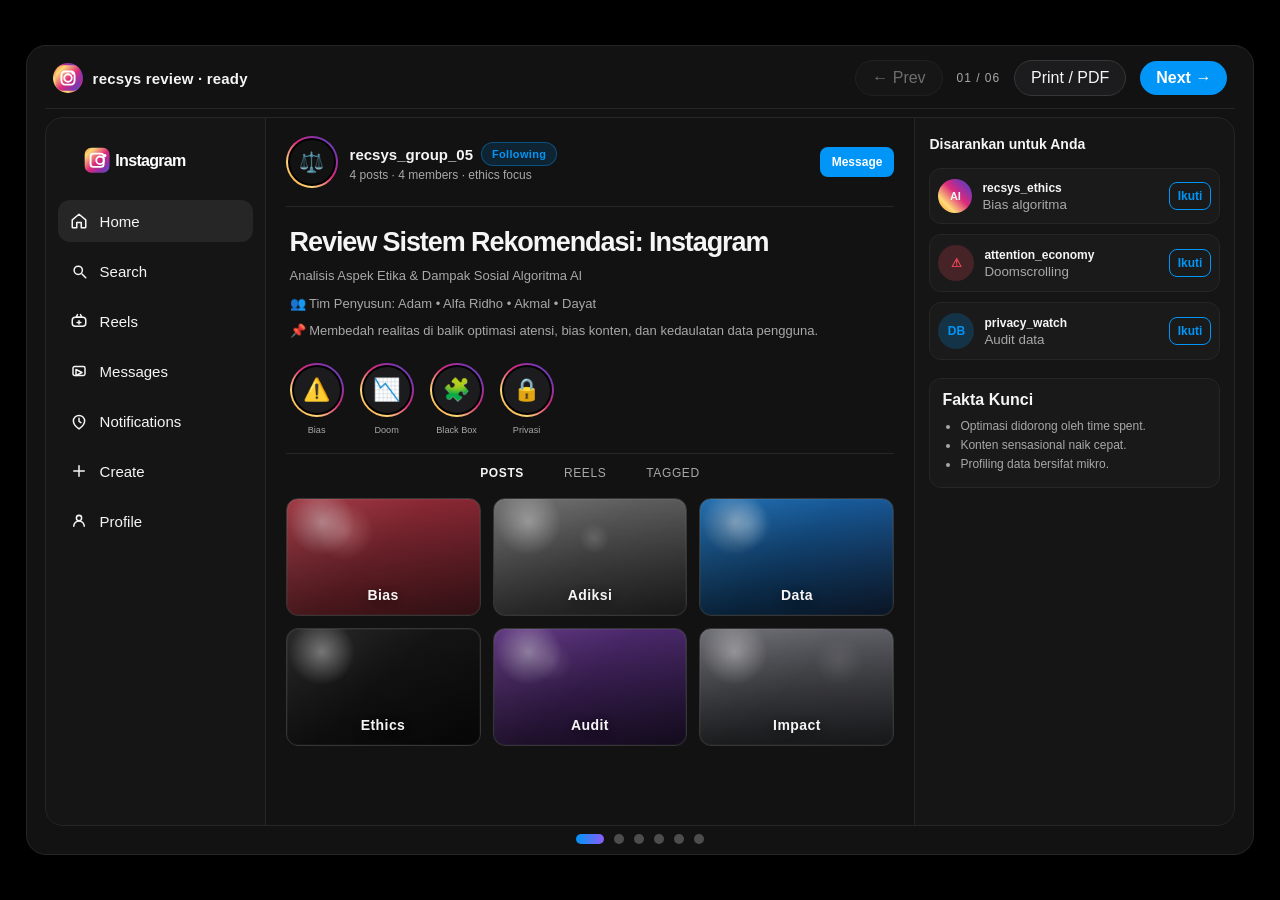
==== index.html @ 0aa4890d "Upload semua file project" ====
<!DOCTYPE html>
<html lang="id">
  <head>
    <meta charset="UTF-8" />
    <meta name="viewport" content="width=device-width, initial-scale=1.0" />
    <title>Recsys Review — Ready Version</title>
    <link rel="preconnect" href="https://fonts.googleapis.com" />
    <link rel="preconnect" href="https://fonts.gstatic.com" crossorigin />
    <link href="https://fonts.googleapis.com/css2?family=Plus+Jakarta+Sans:wght@400;600;700;800&display=swap" rel="stylesheet" />
    <link rel="stylesheet" href="styles.css" />
  </head>
  <body>
    <div class="app-shell">
      <header class="toolbar">
        <div class="brand">
          <span class="brand-mark" aria-label="Instagram-like logo">
            <svg viewBox="0 0 64 64" aria-hidden="true">
              <defs>
                <linearGradient id="igGradient" x1="0%" y1="0%" x2="100%" y2="100%">
                  <stop offset="0%" stop-color="#f58529"/>
                  <stop offset="20%" stop-color="#feda77"/>
                  <stop offset="55%" stop-color="#dd2a7b"/>
                  <stop offset="82%" stop-color="#8134af"/>
                  <stop offset="100%" stop-color="#515bd4"/>
                </linearGradient>
              </defs>
              <rect x="5" y="5" width="54" height="54" rx="16" fill="url(#igGradient)"/>
              <rect x="18" y="18" width="28" height="28" rx="8" fill="none" stroke="white" stroke-width="4"/>
              <circle cx="32" cy="32" r="8" fill="none" stroke="white" stroke-width="4"/>
              <circle cx="42.5" cy="21.5" r="3.5" fill="white"/>
            </svg>
          </span>
          <span>recsys review · ready</span>
        </div>
        <div class="toolbar-controls">
          <button id="prevBtn" class="nav-btn" type="button">← Prev</button>
          <span id="slideCounter" class="slide-counter">01 / 06</span>
          <button id="printBtn" class="nav-btn" type="button">Print / PDF</button>
          <button id="nextBtn" class="nav-btn primary" type="button">Next →</button>
        </div>
      </header>

      <main class="slides" aria-live="polite">
        <section class="slide active">
          <div class="insta-app">
            <aside class="sidebar">
              <div class="nav-logo" aria-label="Instagram logo">
                <svg viewBox="0 0 180 52" aria-hidden="true">
                  <defs>
                    <linearGradient id="instaWordGradient" x1="0%" y1="0%" x2="100%" y2="100%">
                      <stop offset="0%" stop-color="#f58529"/>
                      <stop offset="18%" stop-color="#feda77"/>
                      <stop offset="52%" stop-color="#dd2a7b"/>
                      <stop offset="82%" stop-color="#8134af"/>
                      <stop offset="100%" stop-color="#515bd4"/>
                    </linearGradient>
                  </defs>
                  <rect x="2" y="8" width="34" height="34" rx="9" fill="url(#instaWordGradient)"/>
                  <rect x="10" y="16" width="18" height="18" rx="4" fill="none" stroke="white" stroke-width="2.5"/>
                  <circle cx="23" cy="25" r="5.2" fill="none" stroke="white" stroke-width="2.5"/>
                  <circle cx="29.5" cy="18.5" r="2.2" fill="white"/>
                  <text x="44" y="33" style="font-size: 22px; font-weight: 700; font-family: -apple-system, BlinkMacSystemFont, 'Segoe UI', sans-serif; fill: white; letter-spacing: -1px;">Instagram</text>
                </svg>
              </div>
              <nav class="side-nav">
                <div class="nav-item active">
                  <svg class="ig-icon" viewBox="0 0 24 24" aria-hidden="true"><path d="M3 10.5 12 3l9 7.5V20a1 1 0 0 1-1 1h-5v-7H9v7H4a1 1 0 0 1-1-1v-9.5Z"/></svg>
                  Home
                </div>
                <div class="nav-item">
                  <svg class="ig-icon" viewBox="0 0 24 24" aria-hidden="true"><circle cx="11" cy="11" r="5.5"/><path d="M16 16l5 5"/></svg>
                  Search
                </div>
                <div class="nav-item">
                  <svg class="ig-icon" viewBox="0 0 24 24" aria-hidden="true"><rect x="3" y="7" width="18" height="12" rx="4"/><path d="M10 3.5 8 7h8l-2-3.5"/><path d="M12 11.5v4.5M9.5 14h5"/></svg>
                  Reels
                </div>
                <div class="nav-item">
                  <svg class="ig-icon" viewBox="0 0 24 24" aria-hidden="true"><path d="M4 8.2A2.2 2.2 0 0 1 6.2 6h11.6A2.2 2.2 0 0 1 20 8.2v7.6A2.2 2.2 0 0 1 17.8 18H6.2A2.2 2.2 0 0 1 4 15.8V8.2Z"/><path d="m8 10 8 4-8 4V10Z"/></svg>
                  Messages
                </div>
                <div class="nav-item">
                  <svg class="ig-icon" viewBox="0 0 24 24" aria-hidden="true"><path d="M12 4.5a7.5 7.5 0 0 1 7.5 7.5c0 4.4-3.4 7.7-7.5 10.5-4.1-2.8-7.5-6.1-7.5-10.5A7.5 7.5 0 0 1 12 4.5Z"/><path d="M12 8.2v4.2l2.6 1.8"/></svg>
                  Notifications
                </div>
                <div class="nav-item">
                  <svg class="ig-icon" viewBox="0 0 24 24" aria-hidden="true"><path d="M12 5v14M5 12h14"/></svg>
                  Create
                </div>
                <div class="nav-item">
                  <svg class="ig-icon" viewBox="0 0 24 24" aria-hidden="true"><circle cx="12" cy="8" r="3.5"/><path d="M5 19a7 7 0 0 1 14 0"/></svg>
                  Profile
                </div>
              </nav>
            </aside>

            <main class="main-content">
              <header class="content-header">
                <div class="user-meta">
                  <div class="profile-avatar ring"><div class="avatar-inner">⚖️</div></div>
                  <div>
                    <div class="username-row">
                      <strong>recsys_group_05</strong>
                      <span class="status-pill">Following</span>
                    </div>
                    <div class="meta">4 posts · 4 members · ethics focus</div>
                  </div>
                </div>
                <button class="header-btn">Message</button>
              </header>

              <div class="hero-profile">
                <div class="profile-bio">
                  <h1>Review Sistem Rekomendasi: Instagram</h1>
                  <p>Analisis Aspek Etika &amp; Dampak Sosial Algoritma AI</p>
                  <p>👥 Tim Penyusun: Adam • Alfa Ridho • Akmal • Dayat</p>
                  <p>📌 Membedah realitas di balik optimasi atensi, bias konten, dan kedaulatan data pengguna.</p>
                </div>
              </div>

              <div class="story-row">
                <div class="story-item"><span class="story-ring"><span class="story-inner">⚠️</span></span><small>Bias</small></div>
                <div class="story-item"><span class="story-ring"><span class="story-inner">📉</span></span><small>Doom</small></div>
                <div class="story-item"><span class="story-ring"><span class="story-inner">🧩</span></span><small>Black Box</small></div>
                <div class="story-item"><span class="story-ring"><span class="story-inner">🔒</span></span><small>Privasi</small></div>
              </div>

              <div class="feed-tabs">
                <span class="tab active">Posts</span>
                <span class="tab">Reels</span>
                <span class="tab">Tagged</span>
              </div>

              <div class="gallery-grid">
                <div class="gallery-card red-card"><span>Bias</span></div>
                <div class="gallery-card gray-card"><span>Adiksi</span></div>
                <div class="gallery-card blue-card"><span>Data</span></div>
                <div class="gallery-card dark-card"><span>Ethics</span></div>
                <div class="gallery-card purple-card"><span>Audit</span></div>
                <div class="gallery-card subtle-card"><span>Impact</span></div>
              </div>
            </main>

            <aside class="right-panel">
              <div class="panel-header">Disarankan untuk Anda</div>
              <div class="suggestion-item">
                <div class="mini-avatar gradient">AI</div>
                <div class="suggestion-text"><strong>recsys_ethics</strong><small>Bias algoritma</small></div>
                <button class="follow-btn">Ikuti</button>
              </div>
              <div class="suggestion-item">
                <div class="mini-avatar red">⚠</div>
                <div class="suggestion-text"><strong>attention_economy</strong><small>Doomscrolling</small></div>
                <button class="follow-btn">Ikuti</button>
              </div>
              <div class="suggestion-item">
                <div class="mini-avatar blue">DB</div>
                <div class="suggestion-text"><strong>privacy_watch</strong><small>Audit data</small></div>
                <button class="follow-btn">Ikuti</button>
              </div>

              <div class="facts-box">
                <div class="facts-title">Fakta Kunci</div>
                <ul>
                  <li>Optimasi didorong oleh time spent.</li>
                  <li>Konten sensasional naik cepat.</li>
                  <li>Profiling data bersifat mikro.</li>
                </ul>
              </div>
            </aside>
          </div>
        </section>

        <section class="slide">
          <div class="insta-app">
            <aside class="sidebar">
              <div class="nav-logo">Instagram</div>
              <nav class="side-nav">
                <div class="nav-item active"><svg class="ig-icon" viewBox="0 0 24 24" aria-hidden="true"><path d="M3 10.5 12 3l9 7.5V20a1 1 0 0 1-1 1h-5v-7H9v7H4a1 1 0 0 1-1-1v-9.5Z"/></svg> Feed</div>
                <div class="nav-item"><svg class="ig-icon" viewBox="0 0 24 24" aria-hidden="true"><circle cx="12" cy="8" r="3.5"/><path d="M5 19a7 7 0 0 1 14 0"/></svg> Profile</div>
                <div class="nav-item"><svg class="ig-icon" viewBox="0 0 24 24" aria-hidden="true"><rect x="3" y="7" width="18" height="12" rx="4"/><path d="M10 3.5 8 7h8l-2-3.5"/><path d="M12 11.5v4.5M9.5 14h5"/></svg> Reels</div>
                <div class="nav-item"><svg class="ig-icon" viewBox="0 0 24 24" aria-hidden="true"><path d="M4 8.2A2.2 2.2 0 0 1 6.2 6h11.6A2.2 2.2 0 0 1 20 8.2v7.6A2.2 2.2 0 0 1 17.8 18H6.2A2.2 2.2 0 0 1 4 15.8V8.2Z"/><path d="m8 10 8 4-8 4V10Z"/></svg> Inbox</div>
              </nav>
            </aside>

            <main class="main-content feed-main">
              <div class="post-header">
                <div class="user-meta small-user">
                  <div class="mini-avatar gradient">IG</div>
                  <div>
                    <strong>recsys_ethics</strong>
                    <div class="meta">Disarankan untuk Anda</div>
                  </div>
                </div>
                <span class="dots">•••</span>
              </div>

              <div class="bias-layout">
                <div class="post-card red-strong">
                  <span class="badge danger">DIPRIORITASKAN SISTEM</span>
                  <h3>Konten Sensasional &amp; Komersial</h3>
                  <p>• Memancing amarah &amp; debat komentar sengit.</p>
                  <p>• Konten ramah pengiklan demi ruang sponsor.</p>
                </div>

                <div class="post-card muted-card">
                  <span class="badge neutral">DITEKAN / SHADOWBAN</span>
                  <h3>Konten Edukasi &amp; Independen</h3>
                  <p>• Minim interaksi emosional instan.</p>
                  <p>• Bias visual memperkuat estetika dominan.</p>
                </div>
              </div>

              <div class="engagement-row">
                <span class="engage-item"><svg class="action-icon" viewBox="0 0 24 24" aria-hidden="true"><path d="M12 21s-7.2-4.5-9.2-8.7A5.2 5.2 0 0 1 12 4.7a5.2 5.2 0 0 1 9.2 7.6C19.2 16.5 12 21 12 21Z"/></svg> 98.4K</span>
                <span class="engage-item"><svg class="action-icon" viewBox="0 0 24 24" aria-hidden="true"><path d="M20 15a3 3 0 0 1-3 3H8l-5 3V6a3 3 0 0 1 3-3h11a3 3 0 0 1 3 3v9Z"/></svg> 3.1K</span>
                <span class="engage-item"><svg class="action-icon" viewBox="0 0 24 24" aria-hidden="true"><path d="M3 12.5 15 4l1.5 4.5L21 10l-12 8.5L8.2 15 3 12.5Z"/></svg></span>
                <span class="engage-item right"><svg class="action-icon" viewBox="0 0 24 24" aria-hidden="true"><path d="M7 4h10a2 2 0 0 1 2 2v12l-4-4H7a2 2 0 0 1-2-2V6a2 2 0 0 1 2-2Z"/></svg></span>
              </div>

              <div class="caption">
                <strong>recsys_ethics</strong> Algoritma tidak memiliki kompas moral; optimasi murni bertumpu pada waktu keterlibatan layar dan potensi laba iklan.
              </div>
            </main>

            <aside class="right-panel">
              <div class="panel-header">Fakta Teknis</div>
              <div class="fact-block red-block">
                <strong>Bias Interaksi</strong>
                <p>Konten provokatif mendapat skor engagement paling tinggi.</p>
              </div>
              <div class="fact-block">
                <strong>Bias Komersial</strong>
                <p>Produk konsumtif lebih aman untuk sponsor dan iklan.</p>
              </div>
              <div class="fact-block">
                <strong>Bias Visual</strong>
                <p>Gaya estetika tertentu lebih sering ditampilkan.</p>
              </div>
            </aside>
          </div>
        </section>

        <section class="slide">
          <div class="insta-app">
            <aside class="sidebar">
              <div class="nav-logo">Instagram</div>
              <nav class="side-nav">
                <div class="nav-item"><svg class="ig-icon" viewBox="0 0 24 24" aria-hidden="true"><path d="M3 10.5 12 3l9 7.5V20a1 1 0 0 1-1 1h-5v-7H9v7H4a1 1 0 0 1-1-1v-9.5Z"/></svg> Feed</div>
                <div class="nav-item"><svg class="ig-icon" viewBox="0 0 24 24" aria-hidden="true"><circle cx="12" cy="8" r="3.5"/><path d="M5 19a7 7 0 0 1 14 0"/></svg> Story</div>
                <div class="nav-item active"><svg class="ig-icon" viewBox="0 0 24 24" aria-hidden="true"><rect x="3" y="7" width="18" height="12" rx="4"/><path d="M10 3.5 8 7h8l-2-3.5"/><path d="M12 11.5v4.5M9.5 14h5"/></svg> Reels</div>
                <div class="nav-item"><svg class="ig-icon" viewBox="0 0 24 24" aria-hidden="true"><circle cx="12" cy="12" r="8"/><path d="M12 8.5v7M8.5 12h7"/></svg> Settings</div>
              </nav>
            </aside>

            <main class="main-content story-main">
              <div class="story-viewer">
                <div class="story-progress"><span class="progress active"></span><span class="progress active"></span><span class="progress"></span><span class="progress"></span></div>
                <div class="story-head">
                  <div class="user-meta small-user">
                    <div class="mini-avatar red">⚠</div>
                    <div>
                      <strong>attention_economy</strong>
                      <div class="meta">32m</div>
                    </div>
                  </div>
                  <span class="dots">✕</span>
                </div>
                <div class="story-banner">RISIKO ADIKSI: “Mengunci Pengguna Agar Terus Scroll”</div>
                <div class="story-cards">
                  <div class="story-card">
                    <span>🎰</span>
                    <div><strong>Variable Rewards</strong><small>Rasa penasaran dopaminergik tak terduga.</small></div>
                  </div>
                  <div class="story-card">
                    <span>♾️</span>
                    <div><strong>Infinite Scroll</strong><small>Tanpa stopping cue, waktu berlalu tanpa sadar.</small></div>
                  </div>
                  <div class="story-card">
                    <span>🧠</span>
                    <div><strong>Attention Drift</strong><small>Rentang perhatian terpotong, stres meningkat.</small></div>
                  </div>
                </div>
              </div>
            </main>

            <aside class="right-panel">
              <div class="panel-header">Story Lainnya</div>
              <div class="mini-story">
                <div class="mini-gradient">🧠</div>
                <div><strong>attention loop</strong><small>ketergantungan</small></div>
              </div>
              <div class="mini-story">
                <div class="mini-gradient blue">📈</div>
                <div><strong>engagement flow</strong><small>retensi</small></div>
              </div>
              <div class="mini-story">
                <div class="mini-gradient soft">🔒</div>
                <div><strong>data trace</strong><small>mekanisme</small></div>
              </div>
            </aside>
          </div>
        </section>

        <section class="slide">
          <div class="insta-app">
            <aside class="sidebar">
              <div class="nav-logo">Instagram</div>
              <nav class="side-nav">
                <div class="nav-item"><svg class="ig-icon" viewBox="0 0 24 24" aria-hidden="true"><path d="M3 10.5 12 3l9 7.5V20a1 1 0 0 1-1 1h-5v-7H9v7H4a1 1 0 0 1-1-1v-9.5Z"/></svg> Home</div>
                <div class="nav-item"><svg class="ig-icon" viewBox="0 0 24 24" aria-hidden="true"><circle cx="11" cy="11" r="5.5"/><path d="M16 16l5 5"/></svg> Explore</div>
                <div class="nav-item active"><svg class="ig-icon" viewBox="0 0 24 24" aria-hidden="true"><path d="M12 4v16M4 12h16"/></svg> Why this</div>
                <div class="nav-item"><svg class="ig-icon" viewBox="0 0 24 24" aria-hidden="true"><circle cx="12" cy="12" r="8"/><path d="M12 8.5v7M8.5 12h7"/></svg> Privacy</div>
              </nav>
            </aside>

            <main class="main-content modal-main">
              <div class="modal-card">
                <h2>Mengapa Anda melihat postingan ini?</h2>
                <div class="modal-claim">💬 <strong>Klaim Resmi Aplikasi:</strong> "Aktivitas Anda menunjukkan Anda mungkin menyukai postingan dari kreator sejenis berdasarkan riwayat tontonan."</div>
                <div class="modal-warning">
                  <strong>Fakta Teknis: Masalah Kotak Hitam</strong>
                  <p>• Penjelasan yang disajikan bersifat superfisial dan tidak membuka bobot matematis model.</p>
                  <p>• Platform menggunakan deep learning dengan parameter yang tak terbuka untuk audit independen.</p>
                </div>
                <div class="modal-actions">
                  <button class="primary-btn">Pahami Risiko Sistem</button>
                  <button class="ghost-btn">Tutup</button>
                </div>
              </div>
            </main>

            <aside class="right-panel">
              <div class="panel-header">Detail Sistem</div>
              <div class="fact-block red-block">
                <strong>Black box</strong>
                <p>Model multi-stage retrieval tidak bisa diaudit publik.</p>
              </div>
              <div class="fact-block">
                <strong>Akuntabilitas</strong>
                <p>Platform menutup akses terhadap parameter dan keputusan otomatis.</p>
              </div>
            </aside>
          </div>
        </section>

        <section class="slide">
          <div class="insta-app settings-app">
            <aside class="sidebar">
              <div class="nav-logo">Instagram</div>
              <nav class="side-nav">
                <div class="nav-item"><svg class="ig-icon" viewBox="0 0 24 24" aria-hidden="true"><rect x="4" y="12" width="16" height="8" rx="3"/><path d="M8 8V7a4 4 0 0 1 8 0v1"/><path d="M12 16v2"/></svg> Privacy</div>
                <div class="nav-item active"><svg class="ig-icon" viewBox="0 0 24 24" aria-hidden="true"><path d="M12 3 4.5 7v5c0 4.9 3.1 9.1 7.5 11 4.4-1.9 7.5-6.1 7.5-11V7L12 3Z"/><path d="m9.5 12 1.8 1.8 3.2-3.8"/></svg> Data Audit</div>
                <div class="nav-item"><svg class="ig-icon" viewBox="0 0 24 24" aria-hidden="true"><path d="M5 18V8M12 18V5M19 18v-9"/></svg> Insights</div>
                <div class="nav-item"><svg class="ig-icon" viewBox="0 0 24 24" aria-hidden="true"><circle cx="12" cy="12" r="8"/><path d="M12 8.5v7M8.5 12h7"/></svg> More</div>
              </nav>
            </aside>

            <main class="main-content settings-main">
              <div class="settings-head">
                <div class="setting-title">Privasi &amp; Pengawasan Perilaku</div>
                <span class="badge info">Data Audit</span>
              </div>

              <div class="settings-list">
                <div class="setting-row">
                  <div><strong>Eksploitasi Dwell Time Mikro</strong><small>Merekam milidetik jeda tatap layar tanpa persetujuan eksplisit.</small></div>
                  <span class="dot blue">●</span>
                </div>
                <div class="setting-row">
                  <div><strong>Pelacakan Lintas Platform</strong><small>Meta Pixel mengumpulkan riwayat web dan e-commerce di luar aplikasi.</small></div>
                  <span class="dot blue">●</span>
                </div>
                <div class="setting-row">
                  <div><strong>Illusion of Control</strong><small>Opsi “Not Interested” tetap dipaksakan oleh profil terpersonalisasi.</small></div>
                  <span class="dot red">●</span>
                </div>
              </div>
            </main>

            <aside class="right-panel">
              <div class="panel-header">Kesimpulan</div>
              <div class="facts-box summary-box">
                <p>Pengguna bukan sekadar audiens konten, melainkan sumber komodifikasi data atensi.</p>
              </div>
              <div class="fact-block">
                <strong>Standar etis</strong>
                <p>Transparansi, pilihan eksplisit, dan audit independen perlu diwajibkan.</p>
              </div>
            </aside>
          </div>
        </section>

        <section class="slide">
          <div class="insta-app qna-app">
            <aside class="sidebar">
              <div class="nav-logo">Instagram</div>
              <nav class="side-nav">
                <div class="nav-item"><svg class="ig-icon" viewBox="0 0 24 24" aria-hidden="true"><path d="M3 10.5 12 3l9 7.5V20a1 1 0 0 1-1 1h-5v-7H9v7H4a1 1 0 0 1-1-1v-9.5Z"/></svg> Home</div>
                <div class="nav-item"><svg class="ig-icon" viewBox="0 0 24 24" aria-hidden="true"><path d="M4 8.2A2.2 2.2 0 0 1 6.2 6h11.6A2.2 2.2 0 0 1 20 8.2v7.6A2.2 2.2 0 0 1 17.8 18H6.2A2.2 2.2 0 0 1 4 15.8V8.2Z"/><path d="m8 10 8 4-8 4V10Z"/></svg> Q&amp;A</div>
                <div class="nav-item"><svg class="ig-icon" viewBox="0 0 24 24" aria-hidden="true"><path d="M19 12v5a2 2 0 0 1-2 2H9l-4 3V5a2 2 0 0 1 2-2h11a2 2 0 0 1 2 2v7Z"/></svg> Discussion</div>
                <div class="nav-item"><svg class="ig-icon" viewBox="0 0 24 24" aria-hidden="true"><path d="M12 21s-7-4.5-7-10a4 4 0 0 1 7-2.6A4 4 0 0 1 19 11c0 5.5-7 10-7 10Z"/></svg> Support</div>
              </nav>
            </aside>

            <main class="main-content qa-main">
              <div class="qa-card">
                <div class="qa-icon">❓</div>
                <h3>Ada Pertanyaan untuk Kelompok Kami?</h3>
                <p>Ketik tanggapan Anda mengenai etika sistem rekomendasi Instagram</p>
                <div class="qa-box">Kirim pesan ke Adam, Alfa Ridho, Akmal, Dayat...</div>
              </div>
            </main>

            <aside class="right-panel">
              <div class="panel-header">Terima kasih</div>
              <div class="facts-box summary-box">
                <p>Sesi diskusi &amp; tanya jawab dibuka.</p>
              </div>
              <div class="fact-block">
                <strong>Inti pesan</strong>
                <p>Algoritma harus menjadi cermin kebutuhan manusia, bukan mesin yang membelenggu perhatian.</p>
              </div>
            </aside>
          </div>
        </section>
      </main>

      <nav class="slide-nav" aria-label="Navigasi slide"></nav>
    </div>

    <script src="script.js"></script>
  </body>
</html>
---- styles.css ----
:root {
  --bg: #000000;
  --surface-1: #121212;
  --surface-2: #1c1c1e;
  --surface-3: #262626;
  --separator: #262626;
  --border: #363636;
  --text: #f5f5f5;
  --text-2: #a8a8a8;
  --text-3: #737373;
  --blue: #0095f6;
  --blue-hover: #1877f2;
  --red: #ed4956;
  --like: #ff3040;
  --green: #00c853;
  --ig-gradient: linear-gradient(45deg, #f58529, #feda77 25%, #dd2a7b 55%, #8134af 80%, #515bd4);
  --r-sm: 8px;
  --r-md: 12px;
  --r-lg: 16px;
  --r-xl: 24px;
  --r-full: 999px;
  --shadow-modal: 0 16px 48px rgba(0, 0, 0, 0.85);
}

* {
  box-sizing: border-box;
}

html, body {
  margin: 0;
  min-height: 100%;
  background: #000;
  color: var(--text);
  font-family: -apple-system, BlinkMacSystemFont, "Segoe UI", Roboto, Helvetica, Arial, sans-serif;
}

body {
  min-height: 100vh;
  display: flex;
  align-items: center;
  justify-content: center;
  overflow: hidden;
}

button {
  font: inherit;
}

.app-shell {
  width: min(1440px, 96vw);
  height: min(860px, 90vh);
  border-radius: 20px;
  background: var(--surface-1);
  border: 1px solid var(--separator);
  box-shadow: 0 20px 60px rgba(0, 0, 0, 0.55);
  padding: 14px 18px 8px;
  display: flex;
  flex-direction: column;
}

.toolbar {
  display: flex;
  justify-content: space-between;
  align-items: center;
  padding: 0 8px 12px;
  border-bottom: 1px solid var(--separator);
}

.brand {
  display: inline-flex;
  align-items: center;
  gap: 10px;
  font-size: 15px;
  font-weight: 700;
  letter-spacing: 0.2px;
  text-transform: lowercase;
}

.brand-mark {
  width: 30px;
  height: 30px;
  border-radius: 50%;
  display: inline-flex;
  align-items: center;
  justify-content: center;
  background: var(--ig-gradient);
}

.toolbar-controls {
  display: flex;
  align-items: center;
  gap: 14px;
}

.nav-btn {
  border: 1px solid var(--border);
  background: var(--surface-2);
  color: var(--text);
  border-radius: var(--r-full);
  padding: 8px 16px;
  cursor: pointer;
  transition: 0.15s ease;
}

.nav-btn:hover:not(:disabled) {
  background: var(--surface-3);
}

.nav-btn:disabled {
  opacity: 0.4;
  cursor: not-allowed;
}

.nav-btn.primary {
  background: var(--blue);
  border: none;
  color: white;
  font-weight: 600;
}

.slide-counter {
  color: var(--text-2);
  font-size: 12px;
  letter-spacing: 0.08em;
  text-transform: uppercase;
}

.slides {
  position: relative;
  flex: 1;
  margin-top: 8px;
}

.slide {
  position: absolute;
  inset: 0;
  display: none;
  align-items: center;
  justify-content: center;
  animation: fadeSlide 0.25s ease-out;
}

.slide.active {
  display: flex;
}

@keyframes fadeSlide {
  from {
    opacity: 0;
    transform: translateY(6px);
  }
  to {
    opacity: 1;
    transform: translateY(0);
  }
}

.insta-app {
  display: grid;
  grid-template-columns: 220px minmax(0, 1fr) 320px;
  width: 100%;
  height: 100%;
  background: var(--surface-1);
  border-radius: 18px;
  overflow: hidden;
  border: 1px solid var(--separator);
}

.sidebar,
.right-panel {
  background: rgba(255, 255, 255, 0.01);
}

.sidebar {
  border-right: 1px solid var(--separator);
  padding: 18px 12px;
}

.nav-logo {
  margin: 4px 6px 18px;
  height: 42px;
  display: flex;
  align-items: center;
}

.nav-logo svg {
  width: 170px;
  height: 38px;
  display: block;
}

.ig-icon {
  width: 18px;
  height: 18px;
  stroke: currentColor;
  fill: none;
  stroke-width: 2;
  stroke-linecap: round;
  stroke-linejoin: round;
  flex-shrink: 0;
}

.action-icon {
  width: 18px;
  height: 18px;
  stroke: currentColor;
  fill: none;
  stroke-width: 1.9;
  stroke-linecap: round;
  stroke-linejoin: round;
  vertical-align: middle;
}

.side-nav {
  display: flex;
  flex-direction: column;
  gap: 8px;
}

.nav-item {
  display: flex;
  align-items: center;
  gap: 12px;
  height: 42px;
  padding: 0 12px;
  border-radius: 12px;
  color: var(--text);
  font-size: 15px;
  transition: 0.18s ease;
}

.nav-item span {
  width: 18px;
  text-align: center;
}

.nav-item.active,
.nav-item:hover {
  background: var(--surface-3);
}

.main-content {
  padding: 18px 20px 10px;
  overflow: hidden;
}

.content-header,
.post-header,
.settings-head,
.story-head {
  display: flex;
  justify-content: space-between;
  align-items: center;
}

.content-header {
  padding-bottom: 18px;
  border-bottom: 1px solid var(--separator);
}

.user-meta {
  display: flex;
  align-items: center;
  gap: 12px;
}

.profile-avatar {
  width: 52px;
  height: 52px;
  display: flex;
  align-items: center;
  justify-content: center;
}

.ring {
  padding: 2px;
  border-radius: 50%;
  background: var(--ig-gradient);
}

.avatar-inner {
  width: 100%;
  height: 100%;
  border-radius: 50%;
  background: #121212;
  display: flex;
  align-items: center;
  justify-content: center;
  font-size: 20px;
  border: 2px solid var(--bg);
}

.username-row {
  display: flex;
  align-items: center;
  gap: 8px;
  font-size: 15px;
}

.status-pill,
.badge,
.badge.info {
  display: inline-flex;
  align-items: center;
  justify-content: center;
  border-radius: 999px;
  font-size: 11px;
  font-weight: 700;
  letter-spacing: 0.03em;
}

.status-pill {
  background: rgba(0, 149, 246, 0.14);
  color: var(--blue);
  border: 1px solid rgba(0, 149, 246, 0.4);
  padding: 5px 10px;
}

.meta {
  color: var(--text-2);
  font-size: 12px;
  margin-top: 2px;
}

.header-btn,
.primary-btn,
.follow-btn {
  border: none;
  background: var(--blue);
  color: white;
  padding: 8px 12px;
  border-radius: 8px;
  font-size: 12px;
  font-weight: 600;
  cursor: pointer;
}

.hero-profile {
  margin-top: 20px;
  padding: 0 4px;
}

.profile-bio h1 {
  margin: 0;
  font-size: 27px;
  line-height: 1.15;
  letter-spacing: -0.04em;
}

.profile-bio p {
  margin: 8px 0 0;
  color: var(--text-2);
  font-size: 13px;
  line-height: 1.5;
}

.story-row {
  display: flex;
  gap: 16px;
  margin-top: 22px;
  padding: 0 4px;
}

.story-item {
  display: flex;
  flex-direction: column;
  align-items: center;
  gap: 8px;
  font-size: 11px;
  color: var(--text-2);
}

.story-ring {
  width: 54px;
  height: 54px;
  display: inline-flex;
  align-items: center;
  justify-content: center;
  padding: 2px;
  border-radius: 50%;
  background: var(--ig-gradient);
}

.story-inner {
  width: 100%;
  height: 100%;
  display: flex;
  align-items: center;
  justify-content: center;
  border-radius: 50%;
  background: var(--surface-2);
  border: 2px solid var(--bg);
  font-size: 22px;
}

.feed-tabs {
  display: flex;
  justify-content: center;
  gap: 40px;
  margin-top: 18px;
  padding-top: 12px;
  border-top: 1px solid var(--separator);
  color: var(--text-2);
  font-size: 12px;
  letter-spacing: 0.05em;
  text-transform: uppercase;
}

.tab.active {
  color: var(--text);
  font-weight: 700;
}

.gallery-grid {
  display: grid;
  grid-template-columns: repeat(3, minmax(0, 1fr));
  gap: 12px;
  margin-top: 18px;
}

.gallery-card {
  position: relative;
  overflow: hidden;
  height: 118px;
  border-radius: 12px;
  border: 1px solid var(--border);
  display: flex;
  align-items: end;
  justify-content: center;
  padding-bottom: 12px;
  font-weight: 700;
  font-size: 14px;
  letter-spacing: 0.03em;
  box-shadow: inset 0 0 0 1px rgba(255,255,255,0.05);
  background-size: cover;
  background-position: center;
}

.gallery-card::before {
  content: "";
  position: absolute;
  inset: 0;
  background:
    linear-gradient(180deg, rgba(0,0,0,0.08), rgba(0,0,0,0.36)),
    radial-gradient(circle at 18% 20%, rgba(255,255,255,0.45), transparent 18%),
    linear-gradient(135deg, rgba(255,255,255,0.08), transparent 48%);
}

.gallery-card span {
  position: relative;
  z-index: 1;
  text-shadow: 0 2px 10px rgba(0,0,0,0.45);
}

.red-card {
  background-image:
    linear-gradient(135deg, rgba(237,73,86,0.45), rgba(237,73,86,0.14)),
    radial-gradient(circle at 30% 28%, rgba(255,220,220,0.4), transparent 18%),
    linear-gradient(180deg, #6f1f2c, #2f1014);
}
.gray-card {
  background-image:
    linear-gradient(135deg, rgba(160,160,160,0.35), rgba(60,60,60,0.18)),
    radial-gradient(circle at 52% 34%, rgba(255,255,255,0.24), transparent 12%),
    linear-gradient(180deg, #5c5c5c, #202020);
}
.blue-card {
  background-image:
    linear-gradient(135deg, rgba(0,149,246,0.3), rgba(30,50,85,0.18)),
    radial-gradient(circle at 25% 22%, rgba(199,227,255,0.35), transparent 14%),
    linear-gradient(180deg, #1e5da0, #0d1d33);
}
.dark-card {
  background-image:
    linear-gradient(135deg, rgba(30,30,30,0.9), rgba(13,13,13,0.5)),
    radial-gradient(circle at 28% 20%, rgba(255,255,255,0.1), transparent 18%),
    linear-gradient(180deg, #111111, #050505);
}
.purple-card {
  background-image:
    linear-gradient(135deg, rgba(129,52,175,0.34), rgba(40,15,65,0.2)),
    radial-gradient(circle at 30% 28%, rgba(255,255,255,0.18), transparent 13%),
    linear-gradient(180deg, #4c2e6e, #1b1227);
}
.subtle-card {
  background-image:
    linear-gradient(135deg, rgba(255,255,255,0.08), rgba(76,76,76,0.15)),
    radial-gradient(circle at 72% 28%, rgba(255,255,255,0.12), transparent 15%),
    linear-gradient(180deg, #63636c, #1b1d20);
}

.right-panel {
  border-left: 1px solid var(--separator);
  padding: 18px 14px 14px;
}

.panel-header {
  font-size: 14px;
  font-weight: 700;
  margin-bottom: 16px;
  color: var(--text);
}

.suggestion-item,
.mini-story,
.fact-block,
.setting-row {
  border: 1px solid var(--separator);
  background: rgba(255,255,255,0.02);
  border-radius: 12px;
}

.suggestion-item {
  display: flex;
  align-items: center;
  gap: 10px;
  padding: 10px 8px;
  margin-bottom: 10px;
}

.mini-avatar {
  width: 36px;
  height: 36px;
  border-radius: 50%;
  display: inline-flex;
  align-items: center;
  justify-content: center;
  font-size: 12px;
  font-weight: 700;
}

.gradient { background: var(--ig-gradient); }
.red { background: rgba(237,73,86,0.2); color: var(--red); }
.blue { background: rgba(0,149,246,0.2); color: var(--blue); }

.suggestion-text {
  flex: 1;
  display: flex;
  flex-direction: column;
  gap: 2px;
}

.suggestion-text strong {
  font-size: 12px;
}

.suggestion-text small {
  color: var(--text-2);
}

.follow-btn {
  background: transparent;
  border: 1px solid var(--blue);
  color: var(--blue);
  padding: 6px 8px;
}

.facts-box {
  margin-top: 18px;
  border: 1px solid var(--separator);
  background: rgba(255,255,255,0.015);
  border-radius: 12px;
  padding: 12px;
}

.facts-title {
  font-weight: 700;
  margin-bottom: 8px;
}

.facts-box ul {
  margin: 0;
  padding-left: 18px;
  color: var(--text-2);
  font-size: 12px;
  line-height: 1.6;
}

.feed-main,
.story-main,
.settings-main,
.qa-main,
.modal-main {
  display: flex;
  flex-direction: column;
  justify-content: center;
}

.post-header {
  margin-bottom: 16px;
}

.small-user {
  gap: 10px;
}

.mini-avatar.gradient {
  width: 34px;
  height: 34px;
  font-size: 11px;
}

.dots {
  color: var(--text-2);
  font-size: 22px;
}

.bias-layout {
  display: grid;
  grid-template-columns: 1fr 1fr;
  gap: 16px;
  margin-bottom: 18px;
}

.post-card {
  background: var(--surface-2);
  border: 1px solid var(--separator);
  border-radius: 14px;
  padding: 16px;
  min-height: 220px;
}

.red-strong {
  border-left: 4px solid var(--red);
}

.muted-card {
  border-left: 4px solid rgba(255,255,255,0.3);
}

.badge.danger {
  background: rgba(237,73,86,0.18);
  color: var(--red);
  border: 1px solid rgba(237,73,86,0.6);
  padding: 5px 10px;
  margin-bottom: 10px;
}

.badge.neutral {
  background: rgba(168,168,168,0.18);
  color: var(--text-2);
  border: 1px solid rgba(168,168,168,0.4);
  padding: 5px 10px;
  margin-bottom: 10px;
}

.post-card h3 {
  margin: 0 0 10px;
  font-size: 16px;
  color: var(--text);
}

.post-card p {
  margin: 6px 0;
  font-size: 12px;
  color: var(--text-2);
  line-height: 1.55;
}

.engagement-row {
  display: flex;
  align-items: center;
  gap: 18px;
  color: var(--text);
  font-size: 13px;
  padding: 8px 0;
}

.engage-item {
  display: inline-flex;
  align-items: center;
  gap: 6px;
}

.engagement-row .right {
  margin-left: auto;
}

.caption {
  font-size: 12px;
  line-height: 1.6;
  color: var(--text-2);
}

.story-viewer {
  width: min(520px, 100%);
  margin: 0 auto;
  background: linear-gradient(180deg, rgba(255,255,255,0.03), rgba(0,0,0,0.15));
  border: 1px solid var(--separator);
  border-radius: 18px;
  padding: 14px 14px 18px;
}

.story-progress {
  display: grid;
  grid-template-columns: repeat(4, 1fr);
  gap: 6px;
  margin-bottom: 14px;
}

.progress {
  display: block;
  height: 3px;
  border-radius: 999px;
  background: rgba(255,255,255,0.18);
}

.progress.active {
  background: #fff;
}

.story-banner {
  margin: 12px 0;
  padding: 10px 12px;
  border-radius: 10px;
  border: 1px dashed rgba(237,73,86,0.5);
  background: rgba(237,73,86,0.08);
  color: var(--red);
  font-size: 13px;
  font-weight: 700;
}

.story-cards {
  display: flex;
  flex-direction: column;
  gap: 10px;
}

.story-card {
  display: flex;
  align-items: center;
  gap: 12px;
  background: rgba(255,255,255,0.02);
  border: 1px solid var(--separator);
  border-radius: 12px;
  padding: 12px;
}

.story-card span {
  font-size: 24px;
}

.story-card strong {
  display: block;
  margin-bottom: 4px;
  font-size: 13px;
}

.story-card small {
  color: var(--text-2);
  font-size: 11px;
  line-height: 1.5;
}

.mini-story {
  display: flex;
  align-items: center;
  gap: 10px;
  padding: 10px 8px;
  margin-bottom: 10px;
}

.mini-gradient {
  width: 38px;
  height: 38px;
  border-radius: 50%;
  background: var(--ig-gradient);
  display: flex;
  align-items: center;
  justify-content: center;
  font-size: 14px;
}

.mini-gradient.blue {
  background: linear-gradient(135deg, rgba(0,149,246,0.4), rgba(0,149,246,0.14));
}

.mini-gradient.soft {
  background: linear-gradient(135deg, rgba(255,255,255,0.12), rgba(237,73,86,0.18));
}

.mini-story strong {
  display: block;
  font-size: 12px;
}

.mini-story small {
  color: var(--text-2);
}

.modal-card {
  width: min(600px, 100%);
  margin: 0 auto;
  background: var(--surface-2);
  border: 1px solid var(--border);
  border-radius: 18px;
  padding: 20px 18px 16px;
  box-shadow: var(--shadow-modal);
}

.modal-card h2 {
  margin: 0 0 12px;
  text-align: center;
  font-size: 20px;
}

.modal-claim,
.modal-warning {
  background: rgba(255,255,255,0.02);
  border: 1px solid var(--border);
  border-radius: 12px;
  padding: 12px;
}

.modal-claim {
  color: var(--text-2);
  font-size: 12px;
  line-height: 1.6;
}

.modal-warning {
  margin-top: 16px;
  border-left: 3px solid var(--red);
  background: rgba(237,73,86,0.05);
}

.modal-warning strong {
  color: var(--red);
  font-size: 13px;
}

.modal-warning p {
  margin: 8px 0 0;
  color: var(--text-2);
  font-size: 12px;
  line-height: 1.5;
}

.modal-actions {
  display: grid;
  grid-template-columns: 1fr 1fr;
  gap: 10px;
  margin-top: 20px;
}

.ghost-btn {
  border: 1px solid var(--border);
  background: transparent;
  color: var(--text);
  border-radius: 8px;
  padding: 10px 12px;
  font-weight: 600;
}

.settings-app .settings-main,
.qna-app .qa-main {
  justify-content: center;
}

.setting-title {
  font-size: 20px;
  font-weight: 700;
}

.badge.info {
  background: rgba(0,149,246,0.16);
  color: var(--blue);
  border: 1px solid rgba(0,149,246,0.4);
  padding: 6px 10px;
}

.settings-list {
  display: flex;
  flex-direction: column;
  gap: 12px;
  margin-top: 16px;
}

.setting-row {
  display: flex;
  justify-content: space-between;
  align-items: center;
  gap: 12px;
  padding: 14px 12px;
}

.setting-row strong {
  display: block;
  margin-bottom: 4px;
  font-size: 14px;
}

.setting-row small {
  color: var(--text-2);
  display: block;
  line-height: 1.5;
  font-size: 11px;
}

.dot {
  font-size: 18px;
}

.dot.blue { color: var(--blue); }
.dot.red { color: var(--red); }

.summary-box {
  background: rgba(0,149,246,0.08);
  border-color: rgba(0,149,246,0.3);
  color: var(--blue);
  font-size: 12px;
  line-height: 1.6;
}

.qa-card {
  width: min(560px, 100%);
  margin: 0 auto;
  background: #fff;
  color: #000;
  border-radius: 22px;
  padding: 28px 22px;
  text-align: center;
}

.qa-icon {
  width: 50px;
  height: 50px;
  margin: 0 auto 12px;
  border-radius: 50%;
  background: var(--ig-gradient);
  display: flex;
  align-items: center;
  justify-content: center;
  font-size: 22px;
}

.qa-card h3 {
  margin: 0 0 6px;
  font-size: 21px;
}

.qa-card p {
  margin: 0 0 16px;
  color: #6a6a6a;
  font-size: 12px;
}

.qa-box {
  background: #f0f2f5;
  border: 1px solid #e4e6eb;
  border-radius: 12px;
  padding: 14px;
  color: #7d7d7d;
  font-size: 13px;
  text-align: left;
}

.slide-nav {
  display: flex;
  justify-content: center;
  align-items: center;
  gap: 10px;
  padding: 8px 0 2px;
}

.slide-dot {
  width: 10px;
  height: 10px;
  border: none;
  border-radius: 50%;
  background: rgba(255, 255, 255, 0.25);
  padding: 0;
  cursor: pointer;
  transition: 0.15s ease;
}

.slide-dot.active {
  width: 28px;
  border-radius: 999px;
  background: linear-gradient(90deg, var(--blue), #8b5cf6);
}

@media print {
  @page {
    size: landscape;
    margin: 8mm;
  }

  html, body {
    background: #fff;
    margin: 0;
    width: 100%;
  }

  body {
    overflow: visible;
  }

  .toolbar,
  .slide-nav,
  #printBtn {
    display: none !important;
  }

  .app-shell {
    width: 100%;
    height: auto;
    min-height: auto;
    border: none;
    box-shadow: none;
    padding: 0;
    background: #000;
    border-radius: 0;
  }

  .slides {
    display: block !important;
    position: static !important;
    width: 100% !important;
    height: auto !important;
    overflow: visible !important;
  }

  .slide {
    position: static !important;
    display: block !important;
    opacity: 1 !important;
    transform: none !important;
    width: 100% !important;
    height: auto !important;
    min-height: calc(100vh - 18mm);
    page-break-after: always;
    page-break-inside: avoid;
    overflow: visible !important;
  }

  .slide:not(.active) {
    display: block !important;
  }

  .insta-app {
    display: grid !important;
    width: 100% !important;
    height: auto !important;
    min-height: calc(100vh - 18mm);
    border-radius: 0;
    overflow: visible;
    border: none;
  }
}

@media (max-width: 1024px) {
  .insta-app {
    grid-template-columns: 180px minmax(0, 1fr) 260px;
  }
}

@media (max-width: 860px) {
  body {
    overflow: auto;
  }

  .app-shell {
    width: 96vw;
    height: auto;
    min-height: 92vh;
    padding: 12px;
  }

  .insta-app {
    display: block;
    height: auto;
  }

  .sidebar, .right-panel {
    border: none;
    padding: 12px;
  }

  .main-content {
    padding: 16px 12px;
  }

  .gallery-grid,
  .bias-layout,
  .modal-actions {
    grid-template-columns: 1fr;
  }

  .story-row {
    overflow-x: auto;
    padding-bottom: 6px;
  }
}
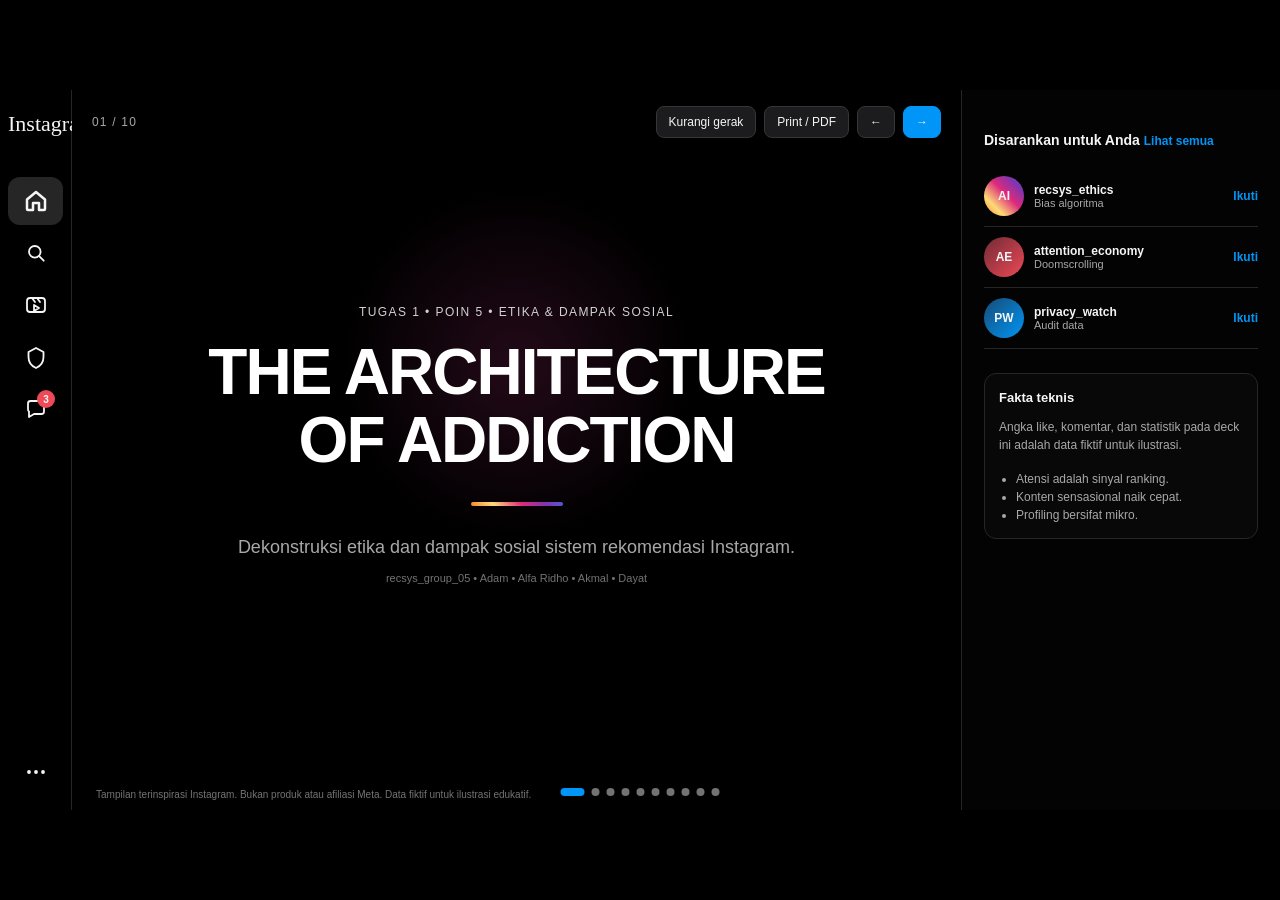
==== commit 5c83fff3: "PERUBAHAN" ====
--- a/index.html
+++ b/index.html
@@ -1,434 +1,70 @@
-<!DOCTYPE html>
+<!doctype html>
 <html lang="id">
-  <head>
-    <meta charset="UTF-8" />
-    <meta name="viewport" content="width=device-width, initial-scale=1.0" />
-    <title>Recsys Review — Ready Version</title>
-    <link rel="preconnect" href="https://fonts.googleapis.com" />
-    <link rel="preconnect" href="https://fonts.gstatic.com" crossorigin />
-    <link href="https://fonts.googleapis.com/css2?family=Plus+Jakarta+Sans:wght@400;600;700;800&display=swap" rel="stylesheet" />
-    <link rel="stylesheet" href="styles.css" />
-  </head>
-  <body>
-    <div class="app-shell">
-      <header class="toolbar">
-        <div class="brand">
-          <span class="brand-mark" aria-label="Instagram-like logo">
-            <svg viewBox="0 0 64 64" aria-hidden="true">
-              <defs>
-                <linearGradient id="igGradient" x1="0%" y1="0%" x2="100%" y2="100%">
-                  <stop offset="0%" stop-color="#f58529"/>
-                  <stop offset="20%" stop-color="#feda77"/>
-                  <stop offset="55%" stop-color="#dd2a7b"/>
-                  <stop offset="82%" stop-color="#8134af"/>
-                  <stop offset="100%" stop-color="#515bd4"/>
-                </linearGradient>
-              </defs>
-              <rect x="5" y="5" width="54" height="54" rx="16" fill="url(#igGradient)"/>
-              <rect x="18" y="18" width="28" height="28" rx="8" fill="none" stroke="white" stroke-width="4"/>
-              <circle cx="32" cy="32" r="8" fill="none" stroke="white" stroke-width="4"/>
-              <circle cx="42.5" cy="21.5" r="3.5" fill="white"/>
-            </svg>
-          </span>
-          <span>recsys review · ready</span>
-        </div>
-        <div class="toolbar-controls">
-          <button id="prevBtn" class="nav-btn" type="button">← Prev</button>
-          <span id="slideCounter" class="slide-counter">01 / 06</span>
-          <button id="printBtn" class="nav-btn" type="button">Print / PDF</button>
-          <button id="nextBtn" class="nav-btn primary" type="button">Next →</button>
-        </div>
-      </header>
-
-      <main class="slides" aria-live="polite">
-        <section class="slide active">
-          <div class="insta-app">
-            <aside class="sidebar">
-              <div class="nav-logo" aria-label="Instagram logo">
-                <svg viewBox="0 0 180 52" aria-hidden="true">
-                  <defs>
-                    <linearGradient id="instaWordGradient" x1="0%" y1="0%" x2="100%" y2="100%">
-                      <stop offset="0%" stop-color="#f58529"/>
-                      <stop offset="18%" stop-color="#feda77"/>
-                      <stop offset="52%" stop-color="#dd2a7b"/>
-                      <stop offset="82%" stop-color="#8134af"/>
-                      <stop offset="100%" stop-color="#515bd4"/>
-                    </linearGradient>
-                  </defs>
-                  <rect x="2" y="8" width="34" height="34" rx="9" fill="url(#instaWordGradient)"/>
-                  <rect x="10" y="16" width="18" height="18" rx="4" fill="none" stroke="white" stroke-width="2.5"/>
-                  <circle cx="23" cy="25" r="5.2" fill="none" stroke="white" stroke-width="2.5"/>
-                  <circle cx="29.5" cy="18.5" r="2.2" fill="white"/>
-                  <text x="44" y="33" style="font-size: 22px; font-weight: 700; font-family: -apple-system, BlinkMacSystemFont, 'Segoe UI', sans-serif; fill: white; letter-spacing: -1px;">Instagram</text>
-                </svg>
-              </div>
-              <nav class="side-nav">
-                <div class="nav-item active">
-                  <svg class="ig-icon" viewBox="0 0 24 24" aria-hidden="true"><path d="M3 10.5 12 3l9 7.5V20a1 1 0 0 1-1 1h-5v-7H9v7H4a1 1 0 0 1-1-1v-9.5Z"/></svg>
-                  Home
-                </div>
-                <div class="nav-item">
-                  <svg class="ig-icon" viewBox="0 0 24 24" aria-hidden="true"><circle cx="11" cy="11" r="5.5"/><path d="M16 16l5 5"/></svg>
-                  Search
-                </div>
-                <div class="nav-item">
-                  <svg class="ig-icon" viewBox="0 0 24 24" aria-hidden="true"><rect x="3" y="7" width="18" height="12" rx="4"/><path d="M10 3.5 8 7h8l-2-3.5"/><path d="M12 11.5v4.5M9.5 14h5"/></svg>
-                  Reels
-                </div>
-                <div class="nav-item">
-                  <svg class="ig-icon" viewBox="0 0 24 24" aria-hidden="true"><path d="M4 8.2A2.2 2.2 0 0 1 6.2 6h11.6A2.2 2.2 0 0 1 20 8.2v7.6A2.2 2.2 0 0 1 17.8 18H6.2A2.2 2.2 0 0 1 4 15.8V8.2Z"/><path d="m8 10 8 4-8 4V10Z"/></svg>
-                  Messages
-                </div>
-                <div class="nav-item">
-                  <svg class="ig-icon" viewBox="0 0 24 24" aria-hidden="true"><path d="M12 4.5a7.5 7.5 0 0 1 7.5 7.5c0 4.4-3.4 7.7-7.5 10.5-4.1-2.8-7.5-6.1-7.5-10.5A7.5 7.5 0 0 1 12 4.5Z"/><path d="M12 8.2v4.2l2.6 1.8"/></svg>
-                  Notifications
-                </div>
-                <div class="nav-item">
-                  <svg class="ig-icon" viewBox="0 0 24 24" aria-hidden="true"><path d="M12 5v14M5 12h14"/></svg>
-                  Create
-                </div>
-                <div class="nav-item">
-                  <svg class="ig-icon" viewBox="0 0 24 24" aria-hidden="true"><circle cx="12" cy="8" r="3.5"/><path d="M5 19a7 7 0 0 1 14 0"/></svg>
-                  Profile
-                </div>
-              </nav>
-            </aside>
-
-            <main class="main-content">
-              <header class="content-header">
-                <div class="user-meta">
-                  <div class="profile-avatar ring"><div class="avatar-inner">⚖️</div></div>
-                  <div>
-                    <div class="username-row">
-                      <strong>recsys_group_05</strong>
-                      <span class="status-pill">Following</span>
-                    </div>
-                    <div class="meta">4 posts · 4 members · ethics focus</div>
-                  </div>
-                </div>
-                <button class="header-btn">Message</button>
-              </header>
-
-              <div class="hero-profile">
-                <div class="profile-bio">
-                  <h1>Review Sistem Rekomendasi: Instagram</h1>
-                  <p>Analisis Aspek Etika &amp; Dampak Sosial Algoritma AI</p>
-                  <p>👥 Tim Penyusun: Adam • Alfa Ridho • Akmal • Dayat</p>
-                  <p>📌 Membedah realitas di balik optimasi atensi, bias konten, dan kedaulatan data pengguna.</p>
-                </div>
-              </div>
-
-              <div class="story-row">
-                <div class="story-item"><span class="story-ring"><span class="story-inner">⚠️</span></span><small>Bias</small></div>
-                <div class="story-item"><span class="story-ring"><span class="story-inner">📉</span></span><small>Doom</small></div>
-                <div class="story-item"><span class="story-ring"><span class="story-inner">🧩</span></span><small>Black Box</small></div>
-                <div class="story-item"><span class="story-ring"><span class="story-inner">🔒</span></span><small>Privasi</small></div>
-              </div>
-
-              <div class="feed-tabs">
-                <span class="tab active">Posts</span>
-                <span class="tab">Reels</span>
-                <span class="tab">Tagged</span>
-              </div>
-
-              <div class="gallery-grid">
-                <div class="gallery-card red-card"><span>Bias</span></div>
-                <div class="gallery-card gray-card"><span>Adiksi</span></div>
-                <div class="gallery-card blue-card"><span>Data</span></div>
-                <div class="gallery-card dark-card"><span>Ethics</span></div>
-                <div class="gallery-card purple-card"><span>Audit</span></div>
-                <div class="gallery-card subtle-card"><span>Impact</span></div>
-              </div>
-            </main>
-
-            <aside class="right-panel">
-              <div class="panel-header">Disarankan untuk Anda</div>
-              <div class="suggestion-item">
-                <div class="mini-avatar gradient">AI</div>
-                <div class="suggestion-text"><strong>recsys_ethics</strong><small>Bias algoritma</small></div>
-                <button class="follow-btn">Ikuti</button>
-              </div>
-              <div class="suggestion-item">
-                <div class="mini-avatar red">⚠</div>
-                <div class="suggestion-text"><strong>attention_economy</strong><small>Doomscrolling</small></div>
-                <button class="follow-btn">Ikuti</button>
-              </div>
-              <div class="suggestion-item">
-                <div class="mini-avatar blue">DB</div>
-                <div class="suggestion-text"><strong>privacy_watch</strong><small>Audit data</small></div>
-                <button class="follow-btn">Ikuti</button>
-              </div>
-
-              <div class="facts-box">
-                <div class="facts-title">Fakta Kunci</div>
-                <ul>
-                  <li>Optimasi didorong oleh time spent.</li>
-                  <li>Konten sensasional naik cepat.</li>
-                  <li>Profiling data bersifat mikro.</li>
-                </ul>
-              </div>
-            </aside>
-          </div>
-        </section>
-
-        <section class="slide">
-          <div class="insta-app">
-            <aside class="sidebar">
-              <div class="nav-logo">Instagram</div>
-              <nav class="side-nav">
-                <div class="nav-item active"><svg class="ig-icon" viewBox="0 0 24 24" aria-hidden="true"><path d="M3 10.5 12 3l9 7.5V20a1 1 0 0 1-1 1h-5v-7H9v7H4a1 1 0 0 1-1-1v-9.5Z"/></svg> Feed</div>
-                <div class="nav-item"><svg class="ig-icon" viewBox="0 0 24 24" aria-hidden="true"><circle cx="12" cy="8" r="3.5"/><path d="M5 19a7 7 0 0 1 14 0"/></svg> Profile</div>
-                <div class="nav-item"><svg class="ig-icon" viewBox="0 0 24 24" aria-hidden="true"><rect x="3" y="7" width="18" height="12" rx="4"/><path d="M10 3.5 8 7h8l-2-3.5"/><path d="M12 11.5v4.5M9.5 14h5"/></svg> Reels</div>
-                <div class="nav-item"><svg class="ig-icon" viewBox="0 0 24 24" aria-hidden="true"><path d="M4 8.2A2.2 2.2 0 0 1 6.2 6h11.6A2.2 2.2 0 0 1 20 8.2v7.6A2.2 2.2 0 0 1 17.8 18H6.2A2.2 2.2 0 0 1 4 15.8V8.2Z"/><path d="m8 10 8 4-8 4V10Z"/></svg> Inbox</div>
-              </nav>
-            </aside>
-
-            <main class="main-content feed-main">
-              <div class="post-header">
-                <div class="user-meta small-user">
-                  <div class="mini-avatar gradient">IG</div>
-                  <div>
-                    <strong>recsys_ethics</strong>
-                    <div class="meta">Disarankan untuk Anda</div>
-                  </div>
-                </div>
-                <span class="dots">•••</span>
-              </div>
-
-              <div class="bias-layout">
-                <div class="post-card red-strong">
-                  <span class="badge danger">DIPRIORITASKAN SISTEM</span>
-                  <h3>Konten Sensasional &amp; Komersial</h3>
-                  <p>• Memancing amarah &amp; debat komentar sengit.</p>
-                  <p>• Konten ramah pengiklan demi ruang sponsor.</p>
-                </div>
-
-                <div class="post-card muted-card">
-                  <span class="badge neutral">DITEKAN / SHADOWBAN</span>
-                  <h3>Konten Edukasi &amp; Independen</h3>
-                  <p>• Minim interaksi emosional instan.</p>
-                  <p>• Bias visual memperkuat estetika dominan.</p>
-                </div>
-              </div>
-
-              <div class="engagement-row">
-                <span class="engage-item"><svg class="action-icon" viewBox="0 0 24 24" aria-hidden="true"><path d="M12 21s-7.2-4.5-9.2-8.7A5.2 5.2 0 0 1 12 4.7a5.2 5.2 0 0 1 9.2 7.6C19.2 16.5 12 21 12 21Z"/></svg> 98.4K</span>
-                <span class="engage-item"><svg class="action-icon" viewBox="0 0 24 24" aria-hidden="true"><path d="M20 15a3 3 0 0 1-3 3H8l-5 3V6a3 3 0 0 1 3-3h11a3 3 0 0 1 3 3v9Z"/></svg> 3.1K</span>
-                <span class="engage-item"><svg class="action-icon" viewBox="0 0 24 24" aria-hidden="true"><path d="M3 12.5 15 4l1.5 4.5L21 10l-12 8.5L8.2 15 3 12.5Z"/></svg></span>
-                <span class="engage-item right"><svg class="action-icon" viewBox="0 0 24 24" aria-hidden="true"><path d="M7 4h10a2 2 0 0 1 2 2v12l-4-4H7a2 2 0 0 1-2-2V6a2 2 0 0 1 2-2Z"/></svg></span>
-              </div>
-
-              <div class="caption">
-                <strong>recsys_ethics</strong> Algoritma tidak memiliki kompas moral; optimasi murni bertumpu pada waktu keterlibatan layar dan potensi laba iklan.
-              </div>
-            </main>
-
-            <aside class="right-panel">
-              <div class="panel-header">Fakta Teknis</div>
-              <div class="fact-block red-block">
-                <strong>Bias Interaksi</strong>
-                <p>Konten provokatif mendapat skor engagement paling tinggi.</p>
-              </div>
-              <div class="fact-block">
-                <strong>Bias Komersial</strong>
-                <p>Produk konsumtif lebih aman untuk sponsor dan iklan.</p>
-              </div>
-              <div class="fact-block">
-                <strong>Bias Visual</strong>
-                <p>Gaya estetika tertentu lebih sering ditampilkan.</p>
-              </div>
-            </aside>
-          </div>
-        </section>
-
-        <section class="slide">
-          <div class="insta-app">
-            <aside class="sidebar">
-              <div class="nav-logo">Instagram</div>
-              <nav class="side-nav">
-                <div class="nav-item"><svg class="ig-icon" viewBox="0 0 24 24" aria-hidden="true"><path d="M3 10.5 12 3l9 7.5V20a1 1 0 0 1-1 1h-5v-7H9v7H4a1 1 0 0 1-1-1v-9.5Z"/></svg> Feed</div>
-                <div class="nav-item"><svg class="ig-icon" viewBox="0 0 24 24" aria-hidden="true"><circle cx="12" cy="8" r="3.5"/><path d="M5 19a7 7 0 0 1 14 0"/></svg> Story</div>
-                <div class="nav-item active"><svg class="ig-icon" viewBox="0 0 24 24" aria-hidden="true"><rect x="3" y="7" width="18" height="12" rx="4"/><path d="M10 3.5 8 7h8l-2-3.5"/><path d="M12 11.5v4.5M9.5 14h5"/></svg> Reels</div>
-                <div class="nav-item"><svg class="ig-icon" viewBox="0 0 24 24" aria-hidden="true"><circle cx="12" cy="12" r="8"/><path d="M12 8.5v7M8.5 12h7"/></svg> Settings</div>
-              </nav>
-            </aside>
-
-            <main class="main-content story-main">
-              <div class="story-viewer">
-                <div class="story-progress"><span class="progress active"></span><span class="progress active"></span><span class="progress"></span><span class="progress"></span></div>
-                <div class="story-head">
-                  <div class="user-meta small-user">
-                    <div class="mini-avatar red">⚠</div>
-                    <div>
-                      <strong>attention_economy</strong>
-                      <div class="meta">32m</div>
-                    </div>
-                  </div>
-                  <span class="dots">✕</span>
-                </div>
-                <div class="story-banner">RISIKO ADIKSI: “Mengunci Pengguna Agar Terus Scroll”</div>
-                <div class="story-cards">
-                  <div class="story-card">
-                    <span>🎰</span>
-                    <div><strong>Variable Rewards</strong><small>Rasa penasaran dopaminergik tak terduga.</small></div>
-                  </div>
-                  <div class="story-card">
-                    <span>♾️</span>
-                    <div><strong>Infinite Scroll</strong><small>Tanpa stopping cue, waktu berlalu tanpa sadar.</small></div>
-                  </div>
-                  <div class="story-card">
-                    <span>🧠</span>
-                    <div><strong>Attention Drift</strong><small>Rentang perhatian terpotong, stres meningkat.</small></div>
-                  </div>
-                </div>
-              </div>
-            </main>
-
-            <aside class="right-panel">
-              <div class="panel-header">Story Lainnya</div>
-              <div class="mini-story">
-                <div class="mini-gradient">🧠</div>
-                <div><strong>attention loop</strong><small>ketergantungan</small></div>
-              </div>
-              <div class="mini-story">
-                <div class="mini-gradient blue">📈</div>
-                <div><strong>engagement flow</strong><small>retensi</small></div>
-              </div>
-              <div class="mini-story">
-                <div class="mini-gradient soft">🔒</div>
-                <div><strong>data trace</strong><small>mekanisme</small></div>
-              </div>
-            </aside>
-          </div>
-        </section>
-
-        <section class="slide">
-          <div class="insta-app">
-            <aside class="sidebar">
-              <div class="nav-logo">Instagram</div>
-              <nav class="side-nav">
-                <div class="nav-item"><svg class="ig-icon" viewBox="0 0 24 24" aria-hidden="true"><path d="M3 10.5 12 3l9 7.5V20a1 1 0 0 1-1 1h-5v-7H9v7H4a1 1 0 0 1-1-1v-9.5Z"/></svg> Home</div>
-                <div class="nav-item"><svg class="ig-icon" viewBox="0 0 24 24" aria-hidden="true"><circle cx="11" cy="11" r="5.5"/><path d="M16 16l5 5"/></svg> Explore</div>
-                <div class="nav-item active"><svg class="ig-icon" viewBox="0 0 24 24" aria-hidden="true"><path d="M12 4v16M4 12h16"/></svg> Why this</div>
-                <div class="nav-item"><svg class="ig-icon" viewBox="0 0 24 24" aria-hidden="true"><circle cx="12" cy="12" r="8"/><path d="M12 8.5v7M8.5 12h7"/></svg> Privacy</div>
-              </nav>
-            </aside>
-
-            <main class="main-content modal-main">
-              <div class="modal-card">
-                <h2>Mengapa Anda melihat postingan ini?</h2>
-                <div class="modal-claim">💬 <strong>Klaim Resmi Aplikasi:</strong> "Aktivitas Anda menunjukkan Anda mungkin menyukai postingan dari kreator sejenis berdasarkan riwayat tontonan."</div>
-                <div class="modal-warning">
-                  <strong>Fakta Teknis: Masalah Kotak Hitam</strong>
-                  <p>• Penjelasan yang disajikan bersifat superfisial dan tidak membuka bobot matematis model.</p>
-                  <p>• Platform menggunakan deep learning dengan parameter yang tak terbuka untuk audit independen.</p>
-                </div>
-                <div class="modal-actions">
-                  <button class="primary-btn">Pahami Risiko Sistem</button>
-                  <button class="ghost-btn">Tutup</button>
-                </div>
-              </div>
-            </main>
-
-            <aside class="right-panel">
-              <div class="panel-header">Detail Sistem</div>
-              <div class="fact-block red-block">
-                <strong>Black box</strong>
-                <p>Model multi-stage retrieval tidak bisa diaudit publik.</p>
-              </div>
-              <div class="fact-block">
-                <strong>Akuntabilitas</strong>
-                <p>Platform menutup akses terhadap parameter dan keputusan otomatis.</p>
-              </div>
-            </aside>
-          </div>
-        </section>
-
-        <section class="slide">
-          <div class="insta-app settings-app">
-            <aside class="sidebar">
-              <div class="nav-logo">Instagram</div>
-              <nav class="side-nav">
-                <div class="nav-item"><svg class="ig-icon" viewBox="0 0 24 24" aria-hidden="true"><rect x="4" y="12" width="16" height="8" rx="3"/><path d="M8 8V7a4 4 0 0 1 8 0v1"/><path d="M12 16v2"/></svg> Privacy</div>
-                <div class="nav-item active"><svg class="ig-icon" viewBox="0 0 24 24" aria-hidden="true"><path d="M12 3 4.5 7v5c0 4.9 3.1 9.1 7.5 11 4.4-1.9 7.5-6.1 7.5-11V7L12 3Z"/><path d="m9.5 12 1.8 1.8 3.2-3.8"/></svg> Data Audit</div>
-                <div class="nav-item"><svg class="ig-icon" viewBox="0 0 24 24" aria-hidden="true"><path d="M5 18V8M12 18V5M19 18v-9"/></svg> Insights</div>
-                <div class="nav-item"><svg class="ig-icon" viewBox="0 0 24 24" aria-hidden="true"><circle cx="12" cy="12" r="8"/><path d="M12 8.5v7M8.5 12h7"/></svg> More</div>
-              </nav>
-            </aside>
-
-            <main class="main-content settings-main">
-              <div class="settings-head">
-                <div class="setting-title">Privasi &amp; Pengawasan Perilaku</div>
-                <span class="badge info">Data Audit</span>
-              </div>
-
-              <div class="settings-list">
-                <div class="setting-row">
-                  <div><strong>Eksploitasi Dwell Time Mikro</strong><small>Merekam milidetik jeda tatap layar tanpa persetujuan eksplisit.</small></div>
-                  <span class="dot blue">●</span>
-                </div>
-                <div class="setting-row">
-                  <div><strong>Pelacakan Lintas Platform</strong><small>Meta Pixel mengumpulkan riwayat web dan e-commerce di luar aplikasi.</small></div>
-                  <span class="dot blue">●</span>
-                </div>
-                <div class="setting-row">
-                  <div><strong>Illusion of Control</strong><small>Opsi “Not Interested” tetap dipaksakan oleh profil terpersonalisasi.</small></div>
-                  <span class="dot red">●</span>
-                </div>
-              </div>
-            </main>
-
-            <aside class="right-panel">
-              <div class="panel-header">Kesimpulan</div>
-              <div class="facts-box summary-box">
-                <p>Pengguna bukan sekadar audiens konten, melainkan sumber komodifikasi data atensi.</p>
-              </div>
-              <div class="fact-block">
-                <strong>Standar etis</strong>
-                <p>Transparansi, pilihan eksplisit, dan audit independen perlu diwajibkan.</p>
-              </div>
-            </aside>
-          </div>
-        </section>
-
-        <section class="slide">
-          <div class="insta-app qna-app">
-            <aside class="sidebar">
-              <div class="nav-logo">Instagram</div>
-              <nav class="side-nav">
-                <div class="nav-item"><svg class="ig-icon" viewBox="0 0 24 24" aria-hidden="true"><path d="M3 10.5 12 3l9 7.5V20a1 1 0 0 1-1 1h-5v-7H9v7H4a1 1 0 0 1-1-1v-9.5Z"/></svg> Home</div>
-                <div class="nav-item"><svg class="ig-icon" viewBox="0 0 24 24" aria-hidden="true"><path d="M4 8.2A2.2 2.2 0 0 1 6.2 6h11.6A2.2 2.2 0 0 1 20 8.2v7.6A2.2 2.2 0 0 1 17.8 18H6.2A2.2 2.2 0 0 1 4 15.8V8.2Z"/><path d="m8 10 8 4-8 4V10Z"/></svg> Q&amp;A</div>
-                <div class="nav-item"><svg class="ig-icon" viewBox="0 0 24 24" aria-hidden="true"><path d="M19 12v5a2 2 0 0 1-2 2H9l-4 3V5a2 2 0 0 1 2-2h11a2 2 0 0 1 2 2v7Z"/></svg> Discussion</div>
-                <div class="nav-item"><svg class="ig-icon" viewBox="0 0 24 24" aria-hidden="true"><path d="M12 21s-7-4.5-7-10a4 4 0 0 1 7-2.6A4 4 0 0 1 19 11c0 5.5-7 10-7 10Z"/></svg> Support</div>
-              </nav>
-            </aside>
-
-            <main class="main-content qa-main">
-              <div class="qa-card">
-                <div class="qa-icon">❓</div>
-                <h3>Ada Pertanyaan untuk Kelompok Kami?</h3>
-                <p>Ketik tanggapan Anda mengenai etika sistem rekomendasi Instagram</p>
-                <div class="qa-box">Kirim pesan ke Adam, Alfa Ridho, Akmal, Dayat...</div>
-              </div>
-            </main>
-
-            <aside class="right-panel">
-              <div class="panel-header">Terima kasih</div>
-              <div class="facts-box summary-box">
-                <p>Sesi diskusi &amp; tanya jawab dibuka.</p>
-              </div>
-              <div class="fact-block">
-                <strong>Inti pesan</strong>
-                <p>Algoritma harus menjadi cermin kebutuhan manusia, bukan mesin yang membelenggu perhatian.</p>
-              </div>
-            </aside>
-          </div>
-        </section>
-      </main>
-
-      <nav class="slide-nav" aria-label="Navigasi slide"></nav>
-    </div>
-
-    <script src="script.js"></script>
-  </body>
+<head>
+<meta charset="utf-8">
+<meta name="viewport" content="width=device-width,initial-scale=1">
+<title>The Architecture of Addiction - Instagram Web Deck</title>
+<style>
+:root{--bg:#000;--s1:#121212;--s2:#1c1c1e;--s3:#262626;--sep:#262626;--border:#363636;--text:#f5f5f5;--muted:#a8a8a8;--dim:#737373;--blue:#0095f6;--red:#ed4956;--purple:#c13584;--ig:linear-gradient(45deg,#f58529,#feda77 25%,#dd2a7b 55%,#8134af 80%,#515bd4);--ease:cubic-bezier(.22,1,.36,1)}
+*{box-sizing:border-box}html,body{margin:0;background:#000;color:var(--text);font-family:-apple-system,BlinkMacSystemFont,"Segoe UI",Roboto,Arial,sans-serif}body{min-height:100vh;overflow:hidden}.stage{position:fixed;left:50%;top:50%;width:1280px;height:720px;transform:translate(-50%,-50%);transform-origin:center;background:var(--bg);overflow:hidden}.app{height:100%;display:grid;grid-template-columns:72px minmax(0,1fr) 319px}.side{border-right:1px solid var(--sep);padding:14px 8px;display:flex;flex-direction:column;gap:16px}.logo{font-family:cursive;font-size:22px;text-align:center;margin:7px 0 24px}.side nav{display:grid;gap:4px}.nav{height:48px;border:0;background:transparent;color:var(--text);border-radius:12px;display:grid;place-items:center;position:relative;cursor:pointer}.nav:hover,.nav.active{background:var(--s3)}.nav svg{width:24px;height:24px;fill:none;stroke:currentColor;stroke-width:1.8;stroke-linecap:round;stroke-linejoin:round}.nav.active svg{stroke-width:2.5}.notif{position:absolute;right:8px;top:5px;background:var(--red);border-radius:50%;min-width:18px;height:18px;padding:0 4px;font-size:10px;font-weight:700;display:grid;place-items:center}.lower{margin-top:auto}.center{position:relative;overflow:hidden}.slide{position:absolute;inset:0;opacity:0;visibility:hidden;transform:translateX(40px);transition:opacity .45s var(--ease),transform .45s var(--ease);padding:32px 42px}.slide.active{opacity:1;visibility:visible;transform:none}.slide h1,.slide h2,.slide h3{margin:0}.slide h1{font-size:42px;line-height:1.05;letter-spacing:-1.5px}.slide h2{font-size:28px;line-height:1.12}.eyebrow{color:var(--muted);font-size:12px;text-transform:uppercase;letter-spacing:.12em}.muted{color:var(--muted)}.tiny{font-size:11px;color:var(--dim)}.pill,.badge{display:inline-flex;align-items:center;border-radius:6px;padding:5px 9px;font-size:11px;font-weight:700;letter-spacing:.03em}.badge.red{color:var(--red);border:1px solid rgba(237,73,86,.6);background:rgba(237,73,86,.18)}.badge.blue{color:var(--blue);border:1px solid rgba(0,149,246,.5);background:rgba(0,149,246,.16)}.badge.purple{color:#e48ac0;border:1px solid rgba(193,53,132,.6);background:rgba(193,53,132,.16)}.right{border-left:1px solid var(--sep);padding:28px 22px;background:rgba(255,255,255,.01)}.right h3{font-size:14px;margin-bottom:18px}.suggest{display:flex;align-items:center;gap:10px;padding:10px 0;border-bottom:1px solid var(--sep)}.avatar{width:40px;height:40px;border-radius:50%;display:grid;place-items:center;font-size:12px;font-weight:700;background:var(--ig);flex:none}.avatar.sm{width:32px;height:32px}.suggest b{font-size:12px;display:block}.suggest small{font-size:11px;color:var(--muted);display:block}.follow{margin-left:auto;color:var(--blue);font-size:12px;font-weight:700}.facts{margin-top:24px;padding:14px;border:1px solid var(--sep);border-radius:12px;background:rgba(255,255,255,.02)}.facts b{font-size:13px}.facts p,.facts li{font-size:12px;line-height:1.5;color:var(--muted)}.facts ul{padding-left:17px;margin-bottom:0}.toolbar{position:absolute;z-index:20;top:16px;left:92px;right:339px;display:flex;justify-content:space-between;align-items:center;pointer-events:none}.toolbar>*{pointer-events:auto}.counter{font-size:12px;color:var(--muted);letter-spacing:.1em}.controls{display:flex;gap:8px}.btn{border:1px solid var(--border);background:var(--s2);color:var(--text);border-radius:8px;padding:8px 12px;cursor:pointer;font-size:12px}.btn.primary{background:var(--blue);border-color:var(--blue)}.btn:focus-visible,.nav:focus-visible{outline:2px solid var(--blue);outline-offset:2px}.profile{padding-top:78px}.profile-head{display:flex;gap:28px;align-items:center}.profile-avatar{width:132px;height:132px;border-radius:50%;padding:4px;background:var(--ig);display:grid;place-items:center}.profile-avatar span{width:100%;height:100%;border-radius:50%;background:var(--s2);display:grid;place-items:center;font-size:45px;border:3px solid #000}.profile-info{flex:1}.userline{display:flex;gap:12px;align-items:center;margin:8px 0 14px}.username{font-size:20px;font-weight:600}.stats{display:flex;gap:24px;font-size:14px;margin-bottom:16px}.bio{max-width:620px;line-height:1.5;font-size:14px}.quote{color:var(--red);font-style:italic}.highlights{display:flex;gap:20px;margin-top:24px}.highlight{text-align:center;font-size:12px;color:var(--muted)}.ring{width:64px;height:64px;border-radius:50%;padding:3px;background:var(--ig);display:grid;place-items:center;margin:auto auto 7px}.ring span{width:100%;height:100%;border-radius:50%;background:var(--s2);border:2px solid #000;display:grid;place-items:center;font-size:23px}.profile-grid{display:grid;grid-template-columns:repeat(3,1fr);gap:7px;margin-top:24px}.tile{height:105px;display:grid;place-items:end center;padding-bottom:10px;border:1px solid var(--border);position:relative;overflow:hidden;font-weight:700}.tile:before{content:"";position:absolute;inset:0;background:radial-gradient(circle at 30% 25%,rgba(255,255,255,.35),transparent 18%),linear-gradient(135deg,rgba(255,255,255,.1),transparent 55%)}.tile span{position:relative;text-shadow:0 2px 7px #000}.t1{background:linear-gradient(135deg,#702b36,#211015)}.t2{background:linear-gradient(135deg,#1c5d94,#0a1828)}.t3{background:linear-gradient(135deg,#5e3c70,#1b1224)}.t4{background:linear-gradient(135deg,#545454,#151515)}.t5{background:linear-gradient(135deg,#8b5b2a,#25150a)}.t6{background:linear-gradient(135deg,#234e42,#0b1d17)}.post{padding-top:82px;max-width:680px;margin:auto}.post-head{display:flex;align-items:center;gap:10px;margin-bottom:14px}.post-head .dots{margin-left:auto;font-size:18px}.media{border:1px solid var(--border);min-height:300px;padding:20px;display:grid;grid-template-columns:1fr 1fr;gap:12px;background:#090909}.media-card{padding:20px;border-radius:10px;display:flex;flex-direction:column;justify-content:center;gap:12px;line-height:1.45}.media-card.blue{background:linear-gradient(145deg,#0d4e7c,#10202c)}.media-card.red{background:linear-gradient(145deg,#702a35,#261014)}.media-card b{font-size:12px}.media-card strong{font-size:20px}.actions{display:flex;gap:20px;padding:13px 0;font-size:14px}.actions .save{margin-left:auto}.caption{font-size:13px;line-height:1.5}.funnel{list-style:none;padding:0;margin:15px 0}.funnel li{opacity:.35;padding:10px;border-bottom:1px solid var(--sep);font-size:12px;transition:.4s}.funnel li.on{opacity:1;color:var(--red)}.carousel-layout{display:grid;grid-template-columns:1fr 250px;gap:25px;height:100%;align-items:center}.carousel{overflow:hidden;border:1px solid var(--border);border-radius:12px}.track{display:flex;transition:transform .45s var(--ease)}.panel{min-width:100%;padding:30px;height:370px;display:flex;flex-direction:column;justify-content:center;gap:14px;background:linear-gradient(135deg,#3b2229,#120b0d)}.panel:nth-child(2){background:linear-gradient(135deg,#3b301e,#13100a)}.panel:nth-child(3){background:linear-gradient(135deg,#1c3a4b,#0b1317)}.panel strong{font-size:30px}.dots{display:flex;justify-content:center;gap:7px;padding:12px}.dot{width:7px;height:7px;border-radius:50%;background:var(--dim);cursor:pointer}.dot.on{background:#fff}.reels-layout{display:grid;grid-template-columns:1fr 360px 1fr;gap:28px;height:100%;align-items:center}.reels-copy{align-self:center}.reel-frame{height:590px;border:1px solid var(--border);border-radius:14px;overflow:hidden;position:relative;background:linear-gradient(160deg,#7b2639,#20101a 48%,#10192c)}.reel-inner{height:100%;padding:24px;display:flex;flex-direction:column;justify-content:flex-end;background:radial-gradient(circle at 50% 26%,rgba(255,255,255,.25),transparent 22%)}.reel-inner h2{font-size:26px}.reel-inner p{font-size:13px;color:#ddd;line-height:1.5}.reel-progress{position:absolute;top:12px;left:12px;right:12px;height:3px;background:rgba(255,255,255,.3)}.reel-progress i{display:block;width:42%;height:100%;background:#fff}.reel-actions{display:grid;gap:22px;text-align:center;color:var(--muted);font-size:12px}.reel-actions b{display:block;color:#fff;font-size:24px}.story-layout{height:100%;display:grid;grid-template-columns:180px 420px 180px;justify-content:center;align-items:center;gap:16px}.neighbor{height:510px;border-radius:12px;filter:blur(6px);opacity:.45;background:linear-gradient(145deg,#4a2431,#111);padding:22px}.story{height:620px;border-radius:12px;border:1px solid var(--border);padding:14px;background:linear-gradient(160deg,#6f2434,#16131d 58%,#0d2940);position:relative;display:flex;flex-direction:column;justify-content:flex-end}.segments{display:flex;gap:5px;position:absolute;top:13px;left:14px;right:14px}.segments i{height:3px;border-radius:2px;background:#fff;flex:1;opacity:.8}.story h2{font-size:28px}.story p{font-size:14px;line-height:1.5}.modal-bg{position:absolute;inset:0;background:rgba(0,0,0,.55);display:grid;place-items:center}.modal{width:470px;background:var(--s3);border-radius:16px;border:1px solid var(--border);padding:22px;box-shadow:0 16px 48px #000;transform:scale(.94);animation:pop .5s var(--ease) forwards}.modal h2{text-align:center;font-size:17px;margin-bottom:18px}.modal-row{padding:14px 0;border-top:1px solid var(--border);font-size:13px;line-height:1.5}.modal-row.red{color:var(--red)}.settings{padding-top:78px;max-width:720px;margin:auto}.setting{height:72px;border-bottom:1px solid var(--sep);display:flex;align-items:center;gap:16px}.setting svg{width:22px}.setting div{flex:1}.setting b{display:block;font-size:14px}.setting small{color:var(--muted);font-size:12px}.toggle{width:44px;height:26px;border-radius:20px;background:var(--blue);padding:3px;cursor:pointer}.toggle i{display:block;width:20px;height:20px;border-radius:50%;background:#fff;margin-left:18px}.dm{height:100%;display:grid;grid-template-columns:220px 1fr;padding-top:54px}.threads{border-right:1px solid var(--sep);padding:14px}.thread{display:flex;gap:9px;padding:12px 4px}.chat{padding:24px 38px;display:flex;flex-direction:column;justify-content:flex-end;gap:10px}.bubble{max-width:65%;padding:11px 14px;border-radius:18px;background:var(--s3);font-size:13px;line-height:1.45;animation:rise .4s var(--ease) both}.bubble.sent{align-self:flex-end;background:var(--blue)}.bubble:nth-child(2){animation-delay:.25s}.bubble:nth-child(3){animation-delay:.5s}.bubble:nth-child(4){animation-delay:.75s}.typing{color:var(--muted);font-size:12px}.qa{height:100%;display:grid;place-items:center;background:var(--ig)}.sticker{background:#fff;color:#111;padding:30px 48px;border-radius:8px;text-align:center;transform:rotate(-1.5deg);box-shadow:0 18px 40px rgba(0,0,0,.35);animation:drop .8s var(--ease) both}.sticker h1{font-size:30px;margin-bottom:12px}.sticker p{font-size:14px}.disclaimer{position:absolute;bottom:10px;left:96px;font-size:10px;color:var(--dim)}.pager{position:absolute;bottom:14px;left:50%;transform:translateX(-50%);z-index:30;display:flex;gap:7px}.pager button{width:8px;height:8px;border:0;border-radius:50%;background:var(--dim);padding:0}.pager button.active{width:24px;border-radius:10px;background:var(--blue)}@keyframes pop{to{transform:scale(1)}}@keyframes rise{from{opacity:0;transform:translateY(12px)}to{opacity:1;transform:none}}@keyframes drop{from{opacity:0;transform:rotate(-1.5deg) translateY(-120px)}to{opacity:1;transform:rotate(-1.5deg)}}@keyframes spin{to{transform:rotate(360deg)}}
+ .opening{display:grid;place-items:center;text-align:center;background:radial-gradient(circle at 50% 38%,rgba(193,53,132,.18),transparent 28%),#000}.opening-content{max-width:820px}.opening .eyebrow{margin-bottom:20px;color:#d2d2d2}.opening h1{font-size:64px;letter-spacing:-2px}.opening h1 span{display:block;color:#fff}.opening .lead{margin:20px auto 0;max-width:620px;color:var(--muted);font-size:18px;line-height:1.5}.opening .accent{width:92px;height:4px;border-radius:8px;background:var(--ig);margin:28px auto}.opening .tiny{font-size:11px}.team-intro{display:grid;place-items:center;background:linear-gradient(135deg,#101014,#000 62%)}.team-card{width:760px;padding:38px 46px;border:1px solid var(--border);border-radius:18px;background:rgba(28,28,30,.94)}.team-card header{text-align:center;margin-bottom:28px}.team-card h2{font-size:30px}.team-card header p{color:var(--muted);font-size:13px}.team-list{border:1px solid var(--border);border-radius:10px;overflow:hidden}.team-row{display:grid;grid-template-columns:1fr 160px;gap:20px;padding:13px 16px;border-bottom:1px solid var(--border);font-size:14px}.team-row:last-child{border-bottom:0}.team-row span:last-child{color:var(--muted);font-variant-numeric:tabular-nums}.team-note{text-align:center;color:var(--dim);font-size:11px;margin:22px 0 0}.legacy-profile{display:none!important}
+.pd-page{height:100%;padding-top:54px;display:flex;flex-direction:column;justify-content:center}.pd-head{display:flex;justify-content:space-between;align-items:center;border-bottom:1px solid var(--sep);padding-bottom:12px;margin-bottom:22px}.pd-head h2{font-size:25px}.pd-grid{display:grid;grid-template-columns:1fr 1fr;gap:14px}.pd-grid.three{grid-template-columns:repeat(3,1fr)}.pd-block{background:var(--s2);border:1px solid var(--border);border-radius:12px;padding:17px}.pd-block h3{font-size:15px;margin-bottom:8px}.pd-block p,.pd-block li{font-size:13px;color:#ddd;line-height:1.5}.pd-block ul{margin:0;padding-left:18px}.pd-block.blue-line{border-top:3px solid var(--blue)}.pd-block.red-line{border-left:3px solid var(--red)}.pd-block.purple-line{border-top:3px solid var(--purple)}.pd-insight{margin-top:16px;padding:13px 16px;border-radius:9px;background:rgba(237,73,86,.09);border:1px solid rgba(237,73,86,.25);color:#ddd;font-size:13px;line-height:1.45}.pd-number{font-size:28px;color:var(--red);font-weight:800;margin-bottom:8px}.pd-quote{text-align:center;margin-top:18px;color:var(--muted);font-size:14px;font-style:italic}.pd-qa{max-width:560px;margin:auto;text-align:center;background:#fff;color:#111;border-radius:18px;padding:32px}.pd-qa h2{color:#111;font-size:24px}.pd-qa p{color:#666;font-size:13px;line-height:1.5}.pd-qa .btn{color:var(--blue);background:#f0f2f5;border-color:#e4e6eb;width:100%;text-align:left}
+@media(prefers-reduced-motion:reduce){*,*::before,*::after{animation-duration:.01ms!important;transition-duration:.01ms!important}.slide{transform:none!important}}
+@media print{@page{size:landscape;margin:0}html,body{width:100%;height:auto;overflow:visible;background:#000;-webkit-print-color-adjust:exact;print-color-adjust:exact}.stage{position:static;transform:none;width:100%;height:auto;max-width:100%;overflow:visible}.app{display:block;width:100%;height:auto}.toolbar,.side,.right,.pager,.disclaimer{display:none!important}.center{display:block;width:100%;max-width:100%;overflow:visible}.slide,.slide.active,.slide:not(.active){position:relative;display:block!important;opacity:1;visibility:visible;transform:none;width:100%;max-width:none!important;height:auto;aspect-ratio:16/9;min-height:0;margin:0!important;padding:0;page-break-after:always;break-after:page;overflow:hidden;background:var(--bg)}.slide.opening,.slide.team-intro,.slide.qa{display:grid!important}.slide.post{max-width:none!important}.slide.legacy-profile,.slide.pitch-extra{display:none!important}.slide .carousel-layout,.slide .reels-layout,.slide .story-layout,.slide .settings,.slide .dm{height:100%!important;min-height:0}.modal-bg{position:absolute}.qa{height:100%!important}}
+</style>
+</head>
+<body>
+<div class="stage" id="stage">
+  <div class="toolbar"><span class="counter" id="counter">01 / 10</span><div class="controls"><button class="btn" id="motionBtn">Kurangi gerak</button><button class="btn" id="printBtn">Print / PDF</button><button class="btn" id="prevBtn">&#8592;</button><button class="btn primary" id="nextBtn">&#8594;</button></div></div>
+  <div class="app">
+    <aside class="side"><div class="logo">Instagram</div><nav>
+      <button class="nav active" data-nav="profile" aria-label="Profile"><svg viewBox="0 0 24 24"><path d="M3 10.5 12 3l9 7.5V20a1 1 0 0 1-1 1h-5v-7H9v7H4a1 1 0 0 1-1-1v-9.5Z"/></svg></button>
+      <button class="nav" data-nav="feed" aria-label="Search"><svg viewBox="0 0 24 24"><circle cx="10.8" cy="10.8" r="5.8"/><path d="m15.2 15.2 4.5 4.5"/></svg></button>
+      <button class="nav" data-nav="reels" aria-label="Reels"><svg viewBox="0 0 24 24"><rect x="3" y="5" width="18" height="14" rx="3"/><path d="m8 5 3 4m2-4 3 4m-6 3 5 3-5 3z"/></svg></button>
+      <button class="nav" data-nav="privacy" aria-label="Privacy"><svg viewBox="0 0 24 24"><path d="M12 3 4.5 7v5c0 4.9 3.1 9.1 7.5 11 4.4-1.9 7.5-6.1 7.5-11V7L12 3Z"/></svg></button>
+      <button class="nav" data-nav="dm" aria-label="Messages"><svg viewBox="0 0 24 24"><path d="M4 6.5A2.5 2.5 0 0 1 6.5 4h11A2.5 2.5 0 0 1 20 6.5v8a2.5 2.5 0 0 1-2.5 2.5H10l-5 3v-5.5a2.5 2.5 0 0 1-1-2z"/></svg><span class="notif" id="notif">3</span></button>
+    </nav><nav class="lower"><button class="nav" aria-label="More"><svg viewBox="0 0 24 24"><circle cx="5" cy="12" r="1"/><circle cx="12" cy="12" r="1"/><circle cx="19" cy="12" r="1"/></svg></button></nav></aside>
+    <main class="center" id="center">
+      <section class="slide active opening" data-nav="profile"><div class="opening-content"><div class="eyebrow">Tugas 1 &bull; Poin 5 &bull; Etika &amp; Dampak Sosial</div><h1><span>THE ARCHITECTURE</span><span>OF ADDICTION</span></h1><div class="accent"></div><p class="lead">Dekonstruksi etika dan dampak sosial sistem rekomendasi Instagram.</p><p class="tiny">recsys_group_05 &bull; Adam &bull; Alfa Ridho &bull; Akmal &bull; Dayat</p></div></section>
+      <section class="slide team-intro" data-nav="profile"><div class="team-card"><header><div class="eyebrow">Instagram Web Deck</div><h2>Disusun Oleh Kelompok 6</h2><p>Review Sistem Rekomendasi Instagram</p></header><div class="team-list"><div class="team-row"><span>MUHAMMAD ADAM SISWANTORO</span><span>24.12.3281</span></div><div class="team-row"><span>MUHAMMAD ALFARIDHO P.W</span><span>24.12.3325</span></div><div class="team-row"><span>MUHAMAD HAFIDZ AKMAL</span><span>24.12.3215</span></div><div class="team-row"><span>HIDAYAT NUR ROSYID</span><span>24.12.3380</span></div></div><p class="team-note">Dosen Pengampu: Prof. Dr. Kusnini, S.Kom., M.Kom. &bull; Dr. Sri Nurdi Wahyuni, S.T., M.Kom. &bull; Arif Nur Rohman, M.Kom.</p></div></section>
+      <section class="slide legacy-profile profile" data-nav="profile"><div class="profile-head"><div class="profile-avatar"><span>&#9878;</span></div><div class="profile-info"><div class="userline"><span class="username">recsys_group_05</span><span class="pill badge blue">Following</span><button class="btn">Message</button></div><div class="stats"><b><span data-count="8">0</span> posts</b><b>4 anggota</b><b>Poin 5</b></div><div class="bio"><b>THE ARCHITECTURE OF ADDICTION</b><br> Dekonstruksi Etika &amp; Dampak Sosial Sistem Rekomendasi Instagram.<br><span class="quote">"Jika produknya gratis, perhatian dan perilakumu adalah barang dagangannya."</span><br>Adam &bull; Alfa Ridho &bull; Akmal &bull; Dayat</div></div></div><div class="highlights"><div class="highlight"><div class="ring"><span>&#9888;</span></div>Bias</div><div class="highlight"><div class="ring"><span>&#8734;</span></div>Adiksi</div><div class="highlight"><div class="ring"><span>&#9632;</span></div>Kotak Hitam</div><div class="highlight"><div class="ring"><span>&#128274;</span></div>Privasi</div></div><div class="profile-grid"><div class="tile t1"><span>Bias</span></div><div class="tile t2"><span>Adiksi</span></div><div class="tile t3"><span>Black box</span></div><div class="tile t4"><span>Privasi</span></div><div class="tile t5"><span>Solusi</span></div><div class="tile t6"><span>Impact</span></div></div></section>
+      <section class="slide post" data-nav="feed"><div class="post-head"><div class="avatar sm">IG</div><div><b>recsys_group_05</b><div class="tiny">Disarankan untuk Anda &bull; 32 mnt</div></div><span class="dots">•••</span></div><span class="badge red">MISALIGNED INCENTIVES</span><div class="media" id="media"><div class="media-card blue"><b>KLAIM RESMI PLATFORM</b><strong>Menghubungkan orang dengan hal yang mereka sukai.</strong><span class="tiny">Relevan, personal, cerdas.</span></div><div class="media-card red"><b>REALITAS ARSITEKTUR RECSYS</b><strong>Memanjangkan time spent demi iklan.</strong><span class="tiny">Atensi berubah menjadi komoditas.</span></div></div><div class="actions">&#9825; 98,4 rb &nbsp; &#128172; 3.128 &nbsp; &#9992; <span class="save">&#128278;</span></div><div class="caption"><b>recsys_group_05</b> Jika produknya gratis, kamu adalah produknya. #RecSys #Etika</div></section>
+      <section class="slide" data-nav="feed"><div class="carousel-layout"><div><div class="eyebrow">Pilar 1 &bull; Bias</div><h2>Mengapa kemarahan &amp; sensasionalisme cepat terjual?</h2><div class="carousel" style="margin-top:22px"><div class="track" id="track"><div class="panel"><span class="badge red">ATTENTION POLARIZATION</span><strong>Bias Interaksi</strong><p>Engagement baiting membuat konten provokatif lebih mudah naik daripada konten edukatif.</p></div><div class="panel"><span class="badge red">COMMERCIAL BIAS</span><strong>Ramah Pengiklan</strong><p>Konten konsumtif dan estetika dominan mendapat ruang lebih aman untuk sponsor.</p></div><div class="panel"><span class="badge blue">AESTHETIC BIAS</span><strong>Bias Visual</strong><p>Konvensi visual tertentu terus diulang sampai terlihat seperti satu-satunya standar.</p></div></div><div class="dots"><button class="dot on"></button><button class="dot"></button><button class="dot"></button></div></div></div><aside class="facts"><b>Tiga sinyal bias</b><ul><li>Interaksi emosional</li><li>Keamanan komersial</li><li>Estetika konvensional</li></ul></aside></div></section>
+      <section class="slide" data-nav="reels"><div class="reels-layout"><div class="reels-copy"><div class="eyebrow">Pilar 2</div><h2>Mekanisme kasino digital di dalam saku.</h2><p class="muted">Reels tidak punya stopping cue. Satu swipe membuka hadiah berikutnya.</p><span class="badge red">DOOMSCROLLING TRAP</span></div><div class="reel-frame"><div class="reel-progress"><i></i></div><div class="reel-inner"><span class="eyebrow">REEL 01 / 03</span><h2>&#127922; Variable Rewards</h2><p>Hadiah sosial datang tak terduga: like, komentar, dan rekomendasi yang terasa personal.</p></div></div><div class="reel-actions"><div><b>&#9829;</b>98,4 rb</div><div><b>&#128172;</b>3.128</div><div><b>&#9992;</b>Bagikan</div><div><b>&#128278;</b>Simpan</div></div></div></section>
+      <section class="slide" data-nav="reels"><div class="story-layout"><div class="neighbor"><h2>Story sebelumnya</h2><p>Perbandingan sosial</p></div><div class="story"><div class="segments"><i></i><i></i><i></i><i></i></div><span class="badge red">RISIKO ADIKSI</span><h2>Mengunci pengguna agar terus scroll.</h2><p>Tanpa stopping cue, waktu berlalu tanpa sadar. Attention span turun, insomnia dan kecemasan meningkat.</p><div class="tiny">Kirim pesan... &nbsp; &#9825; &#9992;</div></div><div class="neighbor"><h2>Story berikutnya</h2><p>Jejak data</p></div></div></section>
+      <section class="slide" data-nav="feed"><div class="modal-bg"><div class="modal"><h2>Mengapa Anda melihat postingan ini?</h2><div class="modal-row">Penjelasan resmi: karena Anda menyukai video serupa. <span class="badge">SUPERFICIAL ONLY</span></div><div class="modal-row red"><b>Lapisan deep learning tersembunyi</b><br><span class="muted">Bobot parameter dan logika ranking tidak dibuka untuk audit publik.</span></div><div class="modal-row red"><b>Nol akuntabilitas</b><br><span class="muted">Dampak otomatis jatuh pada pengguna, bukan pada model.</span></div><div class="modal-row"><button class="btn primary">Pahami Risiko Sistem</button> <button class="btn">Tutup</button></div></div></div></section>
+      <section class="slide settings" data-nav="privacy"><div class="eyebrow">Settings &bull; Privasi</div><h2 style="margin:10px 0 24px">Privasi &amp; Pengawasan Perilaku</h2><div class="setting"><span>&#9201;</span><div><b>Dwell Time &amp; Scroll Velocity</b><small>Merekam jeda tatap layar tanpa persetujuan eksplisit.</small></div><span class="badge red">IMPLISIT</span><button class="toggle locked"><i></i></button></div><div class="setting"><span>&#127760;</span><div><b>Pelacakan Eksternal via Meta Pixel</b><small>Riwayat web dan e-commerce dibaca lintas platform.</small></div><span class="badge red">CROSS-PLATFORM</span><button class="toggle locked"><i></i></button></div><div class="setting"><span>&#9888;</span><div><b>Kendali Semu</b><small>Opsi Not Interested tetap dipengaruhi profil personal.</small></div><span class="badge purple">NO OPT-OUT</span><button class="toggle locked"><i></i></button></div><div class="facts"><b>Kesimpulan</b><p>Jejak bawah sadar ditambang tanpa izin riil. Transparansi, pilihan eksplisit, dan audit independen perlu diwajibkan.</p></div></section>
+      <section class="slide dm" data-nav="dm"><aside class="threads"><div class="eyebrow">Messages</div><div class="thread"><div class="avatar sm">RA</div><div><b>responsible_ai</b><div class="tiny">aktif sekarang</div></div></div><div class="thread"><div class="avatar sm">EG</div><div><b>ethics_group</b><div class="tiny">3 pesan baru</div></div></div></aside><div class="chat"><div class="typing">responsible_ai sedang mengetik ...</div><div class="bubble sent">Platform: wajibkan explicit stopping cues dan feed kronologis permanen.</div><div class="bubble sent">Regulasi: audit algoritmik independen berkala, terutama untuk anak muda.</div><div class="bubble sent">Pengguna: sadari bahwa beranda adalah manipulasi statistik, bukan realitas.</div><div class="bubble"><b>Jeda:</b> kamu sudah menonton 10 slide. Perhatianmu kembali menjadi milikmu.</div></div></section>
+      <section class="slide qa" data-nav="profile"><div class="sticker"><h1>&#10067; Ada Pertanyaan Kritis?</h1><p>Mari diskusikan batas antara kemudahan teknologi<br>dan eksploitasi atensi.</p><div class="btn" style="color:var(--blue);background:#f4f4f4">Kirim tanggapan ke: Adam, Alfa Ridho, Akmal, Dayat...</div></div></section>
+    </main>
+    <aside class="right"><h3>Disarankan untuk Anda <span class="follow">Lihat semua</span></h3><div class="suggest"><div class="avatar">AI</div><div><b>recsys_ethics</b><small>Bias algoritma</small></div><span class="follow">Ikuti</span></div><div class="suggest"><div class="avatar" style="background:linear-gradient(135deg,#702b36,#ed4956)">AE</div><div><b>attention_economy</b><small>Doomscrolling</small></div><span class="follow">Ikuti</span></div><div class="suggest"><div class="avatar" style="background:linear-gradient(135deg,#174b75,#0095f6)">PW</div><div><b>privacy_watch</b><small>Audit data</small></div><span class="follow">Ikuti</span></div><div class="facts"><b>Fakta teknis</b><p>Angka like, komentar, dan statistik pada deck ini adalah data fiktif untuk ilustrasi.</p><ul><li>Atensi adalah sinyal ranking.</li><li>Konten sensasional naik cepat.</li><li>Profiling bersifat mikro.</li></ul></div></aside>
+  </div>
+  <div class="disclaimer">Tampilan terinspirasi Instagram. Bukan produk atau afiliasi Meta. Data fiktif untuk ilustrasi edukatif.</div><div class="pager" id="pager"></div>
+</div>
+<script>
+const allSlides=[...document.querySelectorAll('.slide:not(.legacy-profile)')];if(false){
+allSlides[2].innerHTML='<div class="pd-page"><div class="pd-head"><h2>Poin 1: Identifikasi Sistem Rekomendasi</h2><span class="badge blue">FITUR &amp; PENDEKATAN</span></div><div class="pd-grid"><div class="pd-block blue-line"><h3 style="color:var(--blue)">Bentuk yang Kita Lihat Sehari-hari</h3><ul><li><b>Reels:</b> video dari akun asing melalui swipe up.</li><li><b>Explore:</b> foto dan video sesuai topik tontonan.</li><li><b>Feed:</b> Suggested Posts di sela postingan teman.</li><li><b>Stories:</b> akun yang sering dilihat muncul lebih awal.</li></ul></div><div class="pd-block purple-line"><h3 style="color:#e48ac0">Pendekatan Hybrid (Campuran)</h3><ul><li><b>Content-Based:</b> audio, caption, hashtag, dan objek gambar.</li><li><b>Collaborative Filtering:</b> pola kesamaan antar-pengguna.</li><li><b>AI:</b> mengolah data untuk memprediksi tontonan.</li></ul></div></div><div class="pd-insight"><b>Insight:</b> Instagram menggabungkan atribut konten dengan graf pertemanan untuk personalisasi tanpa jeda.</div></div>';
+allSlides[3].innerHTML='<div class="pd-page"><div class="pd-head"><h2>Poin 2: Data yang Digunakan</h2><span class="badge purple">INPUT &amp; PROFILING</span></div><div class="pd-grid"><div class="pd-block"><h3>Data Sadar (Eksplisit)</h3><ul><li>Like dan komentar.</li><li>Share ke DM teman.</li><li>Save konten.</li><li>Follow atau Unfollow akun.</li></ul></div><div class="pd-block"><h3>Data Diam-diam (Implisit)</h3><ul><li>Durasi menonton dan jeda sebelum swipe.</li><li>Video selesai, diulang, atau diskip.</li><li>Riwayat pencarian.</li><li>Koneksi, device, kota, dan jam aktif.</li></ul></div></div><div class="pd-insight"><b style="color:var(--red)">Apakah mengambil data pribadi? Iya, sangat banyak.</b><br>Instagram memetakan minat, barang yang ingin dibeli, selera humor, hingga lingkaran pertemanan.</div></div>';
+allSlides[4].innerHTML='<div class="pd-page"><div class="pd-head"><h2>Poin 3: Tujuan Sistem Rekomendasi</h2><span class="badge red">MOTIVASI &amp; BISNIS</span></div><div class="pd-grid"><div class="pd-block red-line"><h3 style="color:var(--red)">Tujuan Utama Platform</h3><ul><li><b>Biar betah:</b> menjaga pengguna berlama-lama dan sulit berhenti scroll.</li><li><b>Jualan iklan:</b> durasi layar lebih panjang berarti lebih banyak slot sponsor.</li></ul></div><div class="pd-block blue-line"><h3 style="color:var(--blue)">Selaras dengan Kebutuhan Pengguna?</h3><ul><li><b>Sisi baik:</b> menemukan konten favorit tanpa mencari manual.</li><li><b>Sisi buruk:</b> niat membuka 5 menit bisa berubah menjadi 1 jam.</li></ul></div></div><div class="pd-insight"><b>Dilema Atensi:</b> efisiensi pencarian pengguna ditukar dengan keterikatan waktu penggunaan layar.</div></div>';
+allSlides[5].innerHTML='<div class="pd-page"><div class="pd-head"><h2>Poin 4: User Experience (UX)</h2><span class="badge blue">RELEVANSI &amp; KENDALI</span></div><div class="pd-grid three"><div class="pd-block blue-line"><div class="pd-number">01</div><h3>Tepat Sasaran</h3><p>Menonton tiga video tips gym sampai habis dapat membuat Explore dan Reels dipenuhi konten olahraga.</p></div><div class="pd-block red-line"><div class="pd-number">02</div><h3>Filter Bubble</h3><p>Sistem cenderung mengulang kebiasaan lama sehingga sudut pandang baru jarang muncul.</p></div><div class="pd-block"><div class="pd-number" style="color:var(--muted)">03</div><h3>Kendali Pengguna</h3><p>Tombol Not Interested tersedia, tetapi tersembunyi dan jarang disentuh.</p></div></div></div>';
+allSlides[6].innerHTML='<div class="pd-page"><div class="pd-head"><h2>Poin 5: Aspek Etika &amp; Dampak Sosial</h2><span class="badge red">CRITICAL AUDIT</span></div><div class="pd-grid"><div class="pd-block red-line"><h3>1. Potensi Bias</h3><p>Konten heboh dan memicu kemarahan didorong viral karena interaksi emosionalnya tinggi.</p></div><div class="pd-block red-line"><h3>2. Doomscrolling</h3><p>Swipe tanpa akhir mirip mesin judi: video berikutnya yang tidak diketahui membuat jempol terus bergerak.</p></div><div class="pd-block blue-line"><h3>3. Transparansi</h3><p>Menu Mengapa Anda Melihat Ini hanya normatif; formula dan bobot AI tetap dirahasiakan.</p></div><div class="pd-block blue-line"><h3>4. Pengawasan Privasi</h3><p>Ketukan, durasi jeda, dan gerak pengguna dicatat untuk melatih mesin rekomendasi.</p></div></div><div class="pd-insight"><b>Kesimpulan:</b> perhatian pengguna bukan lagi sekadar data konsumen, melainkan produk utama yang dimonetisasi.</div></div>';
+allSlides[7].innerHTML='<div class="pd-page"><div class="pd-qa"><div class="qa-icon" style="margin:0 auto 14px">?</div><h2>Sesi Tanya Jawab (Q&amp;A)</h2><p>Terima kasih atas perhatian Dosen Pengampu dan rekan-rekan mahasiswa.</p><div class="btn">Kelompok 6: Adam • Alfa Ridho • Akmal • Dayat</div></div></div>';
+allSlides[8].classList.add('pitch-extra');
+allSlides[9].classList.add('pitch-extra');
+}if(true){
+allSlides[2].innerHTML='<div class="post-head"><div class="avatar sm">IG</div><div><b>recsys_group_05</b><div class="tiny">Poin 1 &bull; Identifikasi Sistem Rekomendasi</div></div><span class="dots">•••</span></div><span class="badge blue">FITUR &amp; PENDEKATAN</span><div class="media" id="media"><div class="media-card blue"><b>BENTUK YANG KITA LIHAT</b><strong>Reels, Explore, Feed, dan Stories</strong><span class="tiny">Konten terasa personal meski berasal dari akun yang tidak kita ikuti.</span></div><div class="media-card red"><b>PENDEKATAN HYBRID</b><strong>Content-Based + Collaborative Filtering</strong><span class="tiny">Audio, caption, hashtag, objek, dan pola pengguna dihitung oleh AI.</span></div></div><div class="actions">&#9825; Relevan &nbsp; &#128172; Personal &nbsp; &#9992; Hybrid <span class="save">&#128278;</span></div><div class="caption"><b>recsys_group_05</b> Instagram menggabungkan atribut konten dengan graf pertemanan untuk memprediksi tontonan berikutnya.</div></section>';
+allSlides[3].innerHTML='<div class="carousel-layout"><div><div class="eyebrow">Poin 2 &bull; Data yang Digunakan</div><h2>Apa yang kita berikan, dan apa yang diam-diam dicatat?</h2><div class="carousel" style="margin-top:22px"><div class="track" id="track"><div class="panel"><span class="badge blue">DATA EKSPLISIT</span><strong>Data yang Sadar Kita Berikan</strong><p>Like, komentar, share ke DM, save, serta follow dan unfollow akun.</p></div><div class="panel"><span class="badge red">DATA IMPLISIT</span><strong>Data Diam-diam Dicatat</strong><p>Durasi menonton, video selesai atau diskip, riwayat pencarian, koneksi, perangkat, kota, dan jam aktif.</p></div><div class="panel"><span class="badge red">PROFILING</span><strong>Apakah Data Pribadi Diambil?</strong><p>Iya, sangat banyak: minat, barang yang ingin dibeli, selera humor, dan lingkaran pertemanan.</p></div></div><div class="dots"><button class="dot on"></button><button class="dot"></button><button class="dot"></button></div></div></div><aside class="facts"><b>Jejak digital</b><ul><li>Like dan komentar</li><li>Dwell time</li><li>Riwayat pencarian</li><li>Device dan lokasi</li></ul></aside></div>';
+allSlides[4].innerHTML='<div class="reels-layout"><div class="reels-copy"><div class="eyebrow">Poin 3 &bull; Tujuan Sistem</div><h2>Mengapa sistem ini terus menyodorkan video?</h2><p class="muted">Tujuan bisnisnya adalah engagement dan lebih banyak ruang iklan.</p><span class="badge red">MOTIVASI &amp; BISNIS</span></div><div class="reel-frame"><div class="reel-progress"><i></i></div><div class="reel-inner"><span class="eyebrow">TUJUAN PLATFORM</span><h2>Biar kita betah.</h2><p>Makin lama melihat layar, makin banyak iklan bersponsor yang dapat diselipkan di antara video.</p><span class="tiny">Sisi baik: menemukan konten favorit. Sisi buruk: 5 menit dapat berubah menjadi 1 jam.</span></div></div><div class="reel-actions"><div><b>&#9201;</b>Time spent</div><div><b>&#9829;</b>Engagement</div><div><b>&#36;</b>Iklan</div><div><b>&#8734;</b>Scroll</div></div></div>';
+allSlides[5].innerHTML='<div class="story-layout"><div class="neighbor"><h2>Minat lama</h2><p>Konten berulang</p></div><div class="story"><div class="segments"><i></i><i></i><i></i><i></i></div><span class="badge blue">Poin 4 &bull; USER EXPERIENCE</span><h2>Tepat sasaran, tetapi cenderung mengurung.</h2><p>Menonton tiga video tips gym sampai habis dapat memenuhi Explore dan Reels dengan video olahraga.</p><p>Filter bubble membuat sudut pandang baru jarang muncul.</p><div class="tiny">Not Interested tersedia, tetapi tersembunyi.</div></div><div class="neighbor"><h2>Sudut pandang baru</h2><p>Sulit ditemukan</p></div></div>';
+allSlides[6].innerHTML='<div class="modal-bg"><div class="modal"><h2>Poin 5: Aspek Etika &amp; Dampak Sosial</h2><div class="modal-row red"><b>Potensi Berat Sebelah (Bias)</b><br><span class="muted">Konten heboh dan kontroversial didorong karena memancing interaksi tinggi.</span></div><div class="modal-row red"><b>Bikin Kecanduan (Doomscrolling)</b><br><span class="muted">Geser layar seperti mesin permainan; kita tidak tahu video berikutnya dan terus menggeser.</span></div><div class="modal-row"><b>Kejelasan (Transparansi)</b><br><span class="muted">Mengapa Anda Melihat Ini hanya memberi alasan umum; rumus dan bobot tetap rahasia.</span></div><div class="modal-row"><b>Privasi</b><br><span class="muted">Ketukan layar, durasi tonton, dan gerak-gerik dicatat untuk melatih rekomendasi.</span></div></div></div>';
+}const slides=allSlides,pager=document.querySelector('#pager'),counter=document.querySelector('#counter'),stage=document.querySelector('#stage');let index=0,reduce=false;
+function fit(){const s=Math.min(innerWidth/1280,innerHeight/720);if(!matchMedia('print').matches)stage.style.transform=`translate(-50%,-50%) scale(${s})`}addEventListener('resize',fit);fit();
+slides.forEach((_,n)=>{const b=document.createElement('button');b.addEventListener('click',()=>go(n));pager.appendChild(b)});
+function go(n){index=Math.max(0,Math.min(slides.length-1,n));slides.forEach((s,i)=>s.classList.toggle('active',i===index));document.querySelectorAll('.nav').forEach(n=>n.classList.toggle('active',n.dataset.nav===slides[index].dataset.nav));counter.textContent=`${String(index+1).padStart(2,'0')} / ${String(slides.length).padStart(2,'0')}`;[...pager.children].forEach((b,i)=>b.classList.toggle('active',i===index));if(index===1)document.querySelectorAll('.funnel li').forEach((x,i)=>setTimeout(()=>x.classList.add('on'),i*350));}
+go(0);document.querySelector('#nextBtn').onclick=()=>go(index+1);document.querySelector('#prevBtn').onclick=()=>go(index-1);document.querySelector('#printBtn').onclick=()=>print();document.querySelector('#motionBtn').onclick=()=>{reduce=!reduce;document.documentElement.classList.toggle('reduce',reduce);document.querySelector('#motionBtn').textContent=reduce?'Gerak dimatikan':'Kurangi gerak'};
+addEventListener('keydown',e=>{if(['ArrowRight',' ','PageDown'].includes(e.key)){e.preventDefault();go(index+1)}if(['ArrowLeft','PageUp'].includes(e.key)){e.preventDefault();go(index-1)}if(e.key.toLowerCase()==='f')document.documentElement.requestFullscreen?.();});
+document.querySelectorAll('.dot').forEach((d,i)=>d.onclick=()=>{document.querySelector('#track').style.transform=`translateX(${-i*100}%)`;document.querySelectorAll('.dot').forEach((x,k)=>x.classList.toggle('on',i===k))});document.querySelectorAll('.locked').forEach(t=>t.onclick=()=>{t.animate([{transform:'translateX(-4px)'},{transform:'translateX(4px)'},{transform:'none'}],{duration:300})});
+const media=document.querySelector('#media');if(media)media.ondblclick=()=>media.animate([{transform:'scale(1)'},{transform:'scale(1.025)'},{transform:'scale(1)'}],{duration:250});
+</script>
+</body>
 </html>
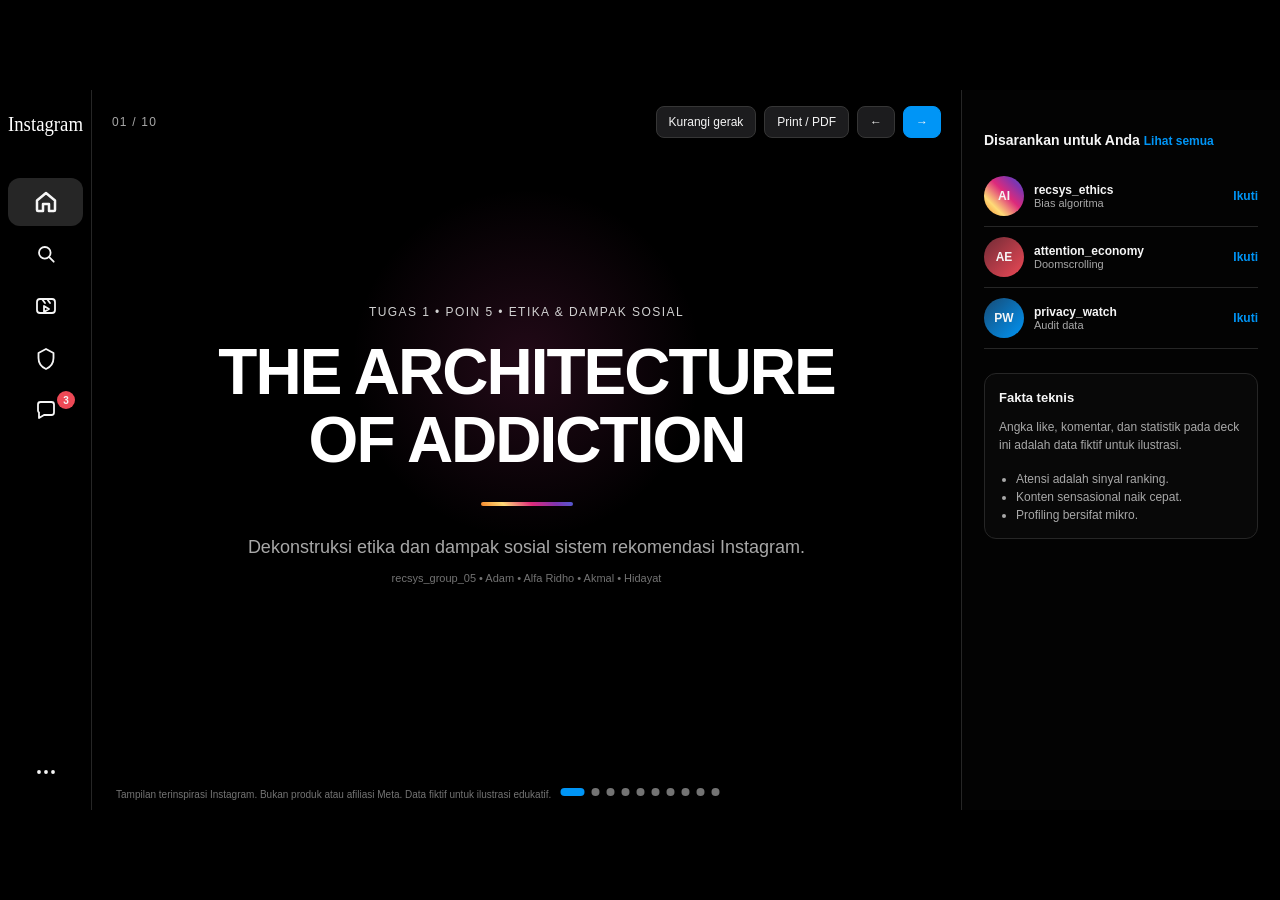
==== commit 96af8fd8: "Final kah?iyaaa" ====
--- a/index.html
+++ b/index.html
@@ -6,18 +6,46 @@
 <title>The Architecture of Addiction - Instagram Web Deck</title>
 <style>
 :root{--bg:#000;--s1:#121212;--s2:#1c1c1e;--s3:#262626;--sep:#262626;--border:#363636;--text:#f5f5f5;--muted:#a8a8a8;--dim:#737373;--blue:#0095f6;--red:#ed4956;--purple:#c13584;--ig:linear-gradient(45deg,#f58529,#feda77 25%,#dd2a7b 55%,#8134af 80%,#515bd4);--ease:cubic-bezier(.22,1,.36,1)}
-*{box-sizing:border-box}html,body{margin:0;background:#000;color:var(--text);font-family:-apple-system,BlinkMacSystemFont,"Segoe UI",Roboto,Arial,sans-serif}body{min-height:100vh;overflow:hidden}.stage{position:fixed;left:50%;top:50%;width:1280px;height:720px;transform:translate(-50%,-50%);transform-origin:center;background:var(--bg);overflow:hidden}.app{height:100%;display:grid;grid-template-columns:72px minmax(0,1fr) 319px}.side{border-right:1px solid var(--sep);padding:14px 8px;display:flex;flex-direction:column;gap:16px}.logo{font-family:cursive;font-size:22px;text-align:center;margin:7px 0 24px}.side nav{display:grid;gap:4px}.nav{height:48px;border:0;background:transparent;color:var(--text);border-radius:12px;display:grid;place-items:center;position:relative;cursor:pointer}.nav:hover,.nav.active{background:var(--s3)}.nav svg{width:24px;height:24px;fill:none;stroke:currentColor;stroke-width:1.8;stroke-linecap:round;stroke-linejoin:round}.nav.active svg{stroke-width:2.5}.notif{position:absolute;right:8px;top:5px;background:var(--red);border-radius:50%;min-width:18px;height:18px;padding:0 4px;font-size:10px;font-weight:700;display:grid;place-items:center}.lower{margin-top:auto}.center{position:relative;overflow:hidden}.slide{position:absolute;inset:0;opacity:0;visibility:hidden;transform:translateX(40px);transition:opacity .45s var(--ease),transform .45s var(--ease);padding:32px 42px}.slide.active{opacity:1;visibility:visible;transform:none}.slide h1,.slide h2,.slide h3{margin:0}.slide h1{font-size:42px;line-height:1.05;letter-spacing:-1.5px}.slide h2{font-size:28px;line-height:1.12}.eyebrow{color:var(--muted);font-size:12px;text-transform:uppercase;letter-spacing:.12em}.muted{color:var(--muted)}.tiny{font-size:11px;color:var(--dim)}.pill,.badge{display:inline-flex;align-items:center;border-radius:6px;padding:5px 9px;font-size:11px;font-weight:700;letter-spacing:.03em}.badge.red{color:var(--red);border:1px solid rgba(237,73,86,.6);background:rgba(237,73,86,.18)}.badge.blue{color:var(--blue);border:1px solid rgba(0,149,246,.5);background:rgba(0,149,246,.16)}.badge.purple{color:#e48ac0;border:1px solid rgba(193,53,132,.6);background:rgba(193,53,132,.16)}.right{border-left:1px solid var(--sep);padding:28px 22px;background:rgba(255,255,255,.01)}.right h3{font-size:14px;margin-bottom:18px}.suggest{display:flex;align-items:center;gap:10px;padding:10px 0;border-bottom:1px solid var(--sep)}.avatar{width:40px;height:40px;border-radius:50%;display:grid;place-items:center;font-size:12px;font-weight:700;background:var(--ig);flex:none}.avatar.sm{width:32px;height:32px}.suggest b{font-size:12px;display:block}.suggest small{font-size:11px;color:var(--muted);display:block}.follow{margin-left:auto;color:var(--blue);font-size:12px;font-weight:700}.facts{margin-top:24px;padding:14px;border:1px solid var(--sep);border-radius:12px;background:rgba(255,255,255,.02)}.facts b{font-size:13px}.facts p,.facts li{font-size:12px;line-height:1.5;color:var(--muted)}.facts ul{padding-left:17px;margin-bottom:0}.toolbar{position:absolute;z-index:20;top:16px;left:92px;right:339px;display:flex;justify-content:space-between;align-items:center;pointer-events:none}.toolbar>*{pointer-events:auto}.counter{font-size:12px;color:var(--muted);letter-spacing:.1em}.controls{display:flex;gap:8px}.btn{border:1px solid var(--border);background:var(--s2);color:var(--text);border-radius:8px;padding:8px 12px;cursor:pointer;font-size:12px}.btn.primary{background:var(--blue);border-color:var(--blue)}.btn:focus-visible,.nav:focus-visible{outline:2px solid var(--blue);outline-offset:2px}.profile{padding-top:78px}.profile-head{display:flex;gap:28px;align-items:center}.profile-avatar{width:132px;height:132px;border-radius:50%;padding:4px;background:var(--ig);display:grid;place-items:center}.profile-avatar span{width:100%;height:100%;border-radius:50%;background:var(--s2);display:grid;place-items:center;font-size:45px;border:3px solid #000}.profile-info{flex:1}.userline{display:flex;gap:12px;align-items:center;margin:8px 0 14px}.username{font-size:20px;font-weight:600}.stats{display:flex;gap:24px;font-size:14px;margin-bottom:16px}.bio{max-width:620px;line-height:1.5;font-size:14px}.quote{color:var(--red);font-style:italic}.highlights{display:flex;gap:20px;margin-top:24px}.highlight{text-align:center;font-size:12px;color:var(--muted)}.ring{width:64px;height:64px;border-radius:50%;padding:3px;background:var(--ig);display:grid;place-items:center;margin:auto auto 7px}.ring span{width:100%;height:100%;border-radius:50%;background:var(--s2);border:2px solid #000;display:grid;place-items:center;font-size:23px}.profile-grid{display:grid;grid-template-columns:repeat(3,1fr);gap:7px;margin-top:24px}.tile{height:105px;display:grid;place-items:end center;padding-bottom:10px;border:1px solid var(--border);position:relative;overflow:hidden;font-weight:700}.tile:before{content:"";position:absolute;inset:0;background:radial-gradient(circle at 30% 25%,rgba(255,255,255,.35),transparent 18%),linear-gradient(135deg,rgba(255,255,255,.1),transparent 55%)}.tile span{position:relative;text-shadow:0 2px 7px #000}.t1{background:linear-gradient(135deg,#702b36,#211015)}.t2{background:linear-gradient(135deg,#1c5d94,#0a1828)}.t3{background:linear-gradient(135deg,#5e3c70,#1b1224)}.t4{background:linear-gradient(135deg,#545454,#151515)}.t5{background:linear-gradient(135deg,#8b5b2a,#25150a)}.t6{background:linear-gradient(135deg,#234e42,#0b1d17)}.post{padding-top:82px;max-width:680px;margin:auto}.post-head{display:flex;align-items:center;gap:10px;margin-bottom:14px}.post-head .dots{margin-left:auto;font-size:18px}.media{border:1px solid var(--border);min-height:300px;padding:20px;display:grid;grid-template-columns:1fr 1fr;gap:12px;background:#090909}.media-card{padding:20px;border-radius:10px;display:flex;flex-direction:column;justify-content:center;gap:12px;line-height:1.45}.media-card.blue{background:linear-gradient(145deg,#0d4e7c,#10202c)}.media-card.red{background:linear-gradient(145deg,#702a35,#261014)}.media-card b{font-size:12px}.media-card strong{font-size:20px}.actions{display:flex;gap:20px;padding:13px 0;font-size:14px}.actions .save{margin-left:auto}.caption{font-size:13px;line-height:1.5}.funnel{list-style:none;padding:0;margin:15px 0}.funnel li{opacity:.35;padding:10px;border-bottom:1px solid var(--sep);font-size:12px;transition:.4s}.funnel li.on{opacity:1;color:var(--red)}.carousel-layout{display:grid;grid-template-columns:1fr 250px;gap:25px;height:100%;align-items:center}.carousel{overflow:hidden;border:1px solid var(--border);border-radius:12px}.track{display:flex;transition:transform .45s var(--ease)}.panel{min-width:100%;padding:30px;height:370px;display:flex;flex-direction:column;justify-content:center;gap:14px;background:linear-gradient(135deg,#3b2229,#120b0d)}.panel:nth-child(2){background:linear-gradient(135deg,#3b301e,#13100a)}.panel:nth-child(3){background:linear-gradient(135deg,#1c3a4b,#0b1317)}.panel strong{font-size:30px}.dots{display:flex;justify-content:center;gap:7px;padding:12px}.dot{width:7px;height:7px;border-radius:50%;background:var(--dim);cursor:pointer}.dot.on{background:#fff}.reels-layout{display:grid;grid-template-columns:1fr 360px 1fr;gap:28px;height:100%;align-items:center}.reels-copy{align-self:center}.reel-frame{height:590px;border:1px solid var(--border);border-radius:14px;overflow:hidden;position:relative;background:linear-gradient(160deg,#7b2639,#20101a 48%,#10192c)}.reel-inner{height:100%;padding:24px;display:flex;flex-direction:column;justify-content:flex-end;background:radial-gradient(circle at 50% 26%,rgba(255,255,255,.25),transparent 22%)}.reel-inner h2{font-size:26px}.reel-inner p{font-size:13px;color:#ddd;line-height:1.5}.reel-progress{position:absolute;top:12px;left:12px;right:12px;height:3px;background:rgba(255,255,255,.3)}.reel-progress i{display:block;width:42%;height:100%;background:#fff}.reel-actions{display:grid;gap:22px;text-align:center;color:var(--muted);font-size:12px}.reel-actions b{display:block;color:#fff;font-size:24px}.story-layout{height:100%;display:grid;grid-template-columns:180px 420px 180px;justify-content:center;align-items:center;gap:16px}.neighbor{height:510px;border-radius:12px;filter:blur(6px);opacity:.45;background:linear-gradient(145deg,#4a2431,#111);padding:22px}.story{height:620px;border-radius:12px;border:1px solid var(--border);padding:14px;background:linear-gradient(160deg,#6f2434,#16131d 58%,#0d2940);position:relative;display:flex;flex-direction:column;justify-content:flex-end}.segments{display:flex;gap:5px;position:absolute;top:13px;left:14px;right:14px}.segments i{height:3px;border-radius:2px;background:#fff;flex:1;opacity:.8}.story h2{font-size:28px}.story p{font-size:14px;line-height:1.5}.modal-bg{position:absolute;inset:0;background:rgba(0,0,0,.55);display:grid;place-items:center}.modal{width:470px;background:var(--s3);border-radius:16px;border:1px solid var(--border);padding:22px;box-shadow:0 16px 48px #000;transform:scale(.94);animation:pop .5s var(--ease) forwards}.modal h2{text-align:center;font-size:17px;margin-bottom:18px}.modal-row{padding:14px 0;border-top:1px solid var(--border);font-size:13px;line-height:1.5}.modal-row.red{color:var(--red)}.settings{padding-top:78px;max-width:720px;margin:auto}.setting{height:72px;border-bottom:1px solid var(--sep);display:flex;align-items:center;gap:16px}.setting svg{width:22px}.setting div{flex:1}.setting b{display:block;font-size:14px}.setting small{color:var(--muted);font-size:12px}.toggle{width:44px;height:26px;border-radius:20px;background:var(--blue);padding:3px;cursor:pointer}.toggle i{display:block;width:20px;height:20px;border-radius:50%;background:#fff;margin-left:18px}.dm{height:100%;display:grid;grid-template-columns:220px 1fr;padding-top:54px}.threads{border-right:1px solid var(--sep);padding:14px}.thread{display:flex;gap:9px;padding:12px 4px}.chat{padding:24px 38px;display:flex;flex-direction:column;justify-content:flex-end;gap:10px}.bubble{max-width:65%;padding:11px 14px;border-radius:18px;background:var(--s3);font-size:13px;line-height:1.45;animation:rise .4s var(--ease) both}.bubble.sent{align-self:flex-end;background:var(--blue)}.bubble:nth-child(2){animation-delay:.25s}.bubble:nth-child(3){animation-delay:.5s}.bubble:nth-child(4){animation-delay:.75s}.typing{color:var(--muted);font-size:12px}.qa{height:100%;display:grid;place-items:center;background:var(--ig)}.sticker{background:#fff;color:#111;padding:30px 48px;border-radius:8px;text-align:center;transform:rotate(-1.5deg);box-shadow:0 18px 40px rgba(0,0,0,.35);animation:drop .8s var(--ease) both}.sticker h1{font-size:30px;margin-bottom:12px}.sticker p{font-size:14px}.disclaimer{position:absolute;bottom:10px;left:96px;font-size:10px;color:var(--dim)}.pager{position:absolute;bottom:14px;left:50%;transform:translateX(-50%);z-index:30;display:flex;gap:7px}.pager button{width:8px;height:8px;border:0;border-radius:50%;background:var(--dim);padding:0}.pager button.active{width:24px;border-radius:10px;background:var(--blue)}@keyframes pop{to{transform:scale(1)}}@keyframes rise{from{opacity:0;transform:translateY(12px)}to{opacity:1;transform:none}}@keyframes drop{from{opacity:0;transform:rotate(-1.5deg) translateY(-120px)}to{opacity:1;transform:rotate(-1.5deg)}}@keyframes spin{to{transform:rotate(360deg)}}
+*{box-sizing:border-box}html,body{margin:0;background:#000;color:var(--text);font-family:-apple-system,BlinkMacSystemFont,"Segoe UI",Roboto,Arial,sans-serif}body{min-height:100vh;overflow:hidden}.stage{position:fixed;left:50%;top:50%;width:1280px;height:720px;transform:translate(-50%,-50%);transform-origin:center;background:var(--bg);overflow:hidden}.app{height:100%;display:grid;grid-template-columns:92px minmax(0,1fr) 319px}.side{border-right:1px solid var(--sep);padding:14px 8px;display:flex;flex-direction:column;gap:16px}.logo{display:flex;justify-content:center;margin:7px 0 24px;overflow:visible}.side{position:relative;z-index:40;background:#000;overflow:visible}.side nav{display:grid;gap:4px}.nav{height:48px;border:0;background:transparent;color:var(--text);border-radius:12px;display:grid;place-items:center;position:relative;cursor:pointer}.nav:hover,.nav.active{background:var(--s3)}.nav svg{width:24px;height:24px;fill:none;stroke:currentColor;stroke-width:1.8;stroke-linecap:round;stroke-linejoin:round}.nav.active svg{stroke-width:2.5}.notif{position:absolute;right:8px;top:5px;background:var(--red);border-radius:50%;min-width:18px;height:18px;padding:0 4px;font-size:10px;font-weight:700;display:grid;place-items:center}.lower{margin-top:auto}.center{position:relative;overflow:hidden}.slide{position:absolute;inset:0;opacity:0;visibility:hidden;transform:translateX(40px);transition:opacity .45s var(--ease),transform .45s var(--ease);padding:32px 42px}.slide.active{opacity:1;visibility:visible;transform:none}.slide h1,.slide h2,.slide h3{margin:0}.slide h1{font-size:42px;line-height:1.05;letter-spacing:-1.5px}.slide h2{font-size:28px;line-height:1.12}.eyebrow{color:var(--muted);font-size:12px;text-transform:uppercase;letter-spacing:.12em}.muted{color:var(--muted)}.tiny{font-size:11px;color:var(--dim)}.pill,.badge{display:inline-flex;align-items:center;border-radius:6px;padding:5px 9px;font-size:11px;font-weight:700;letter-spacing:.03em}.badge.red{color:var(--red);border:1px solid rgba(237,73,86,.6);background:rgba(237,73,86,.18)}.badge.blue{color:var(--blue);border:1px solid rgba(0,149,246,.5);background:rgba(0,149,246,.16)}.badge.purple{color:#e48ac0;border:1px solid rgba(193,53,132,.6);background:rgba(193,53,132,.16)}.right{border-left:1px solid var(--sep);padding:28px 22px;background:rgba(255,255,255,.01)}.right h3{font-size:14px;margin-bottom:18px}.suggest{display:flex;align-items:center;gap:10px;padding:10px 0;border-bottom:1px solid var(--sep)}.avatar{width:40px;height:40px;border-radius:50%;display:grid;place-items:center;font-size:12px;font-weight:700;background:var(--ig);flex:none}.avatar.sm{width:32px;height:32px}.suggest b{font-size:12px;display:block}.suggest small{font-size:11px;color:var(--muted);display:block}.follow{margin-left:auto;color:var(--blue);font-size:12px;font-weight:700}.facts{margin-top:24px;padding:14px;border:1px solid var(--sep);border-radius:12px;background:rgba(255,255,255,.02)}.facts b{font-size:13px}.facts p,.facts li{font-size:12px;line-height:1.5;color:var(--muted)}.facts ul{padding-left:17px;margin-bottom:0}.toolbar{position:absolute;z-index:20;top:16px;left:112px;right:339px;display:flex;justify-content:space-between;align-items:center;pointer-events:none}.toolbar>*{pointer-events:auto}.counter{font-size:12px;color:var(--muted);letter-spacing:.1em}.controls{display:flex;gap:8px}.btn{border:1px solid var(--border);background:var(--s2);color:var(--text);border-radius:8px;padding:8px 12px;cursor:pointer;font-size:12px}.btn.primary{background:var(--blue);border-color:var(--blue)}.btn:focus-visible,.nav:focus-visible{outline:2px solid var(--blue);outline-offset:2px}.profile{padding-top:78px}.profile-head{display:flex;gap:28px;align-items:center}.profile-avatar{width:132px;height:132px;border-radius:50%;padding:4px;background:var(--ig);display:grid;place-items:center}.profile-avatar span{width:100%;height:100%;border-radius:50%;background:var(--s2);display:grid;place-items:center;font-size:45px;border:3px solid #000}.profile-info{flex:1}.userline{display:flex;gap:12px;align-items:center;margin:8px 0 14px}.username{font-size:20px;font-weight:600}.stats{display:flex;gap:24px;font-size:14px;margin-bottom:16px}.bio{max-width:620px;line-height:1.5;font-size:14px}.quote{color:var(--red);font-style:italic}.highlights{display:flex;gap:20px;margin-top:24px}.highlight{text-align:center;font-size:12px;color:var(--muted)}.ring{width:64px;height:64px;border-radius:50%;padding:3px;background:var(--ig);display:grid;place-items:center;margin:auto auto 7px}.ring span{width:100%;height:100%;border-radius:50%;background:var(--s2);border:2px solid #000;display:grid;place-items:center;font-size:23px}.profile-grid{display:grid;grid-template-columns:repeat(3,1fr);gap:7px;margin-top:24px}.tile{height:105px;display:grid;place-items:end center;padding-bottom:10px;border:1px solid var(--border);position:relative;overflow:hidden;font-weight:700}.tile:before{content:"";position:absolute;inset:0;background:radial-gradient(circle at 30% 25%,rgba(255,255,255,.35),transparent 18%),linear-gradient(135deg,rgba(255,255,255,.1),transparent 55%)}.tile span{position:relative;text-shadow:0 2px 7px #000}.t1{background:linear-gradient(135deg,#702b36,#211015)}.t2{background:linear-gradient(135deg,#1c5d94,#0a1828)}.t3{background:linear-gradient(135deg,#5e3c70,#1b1224)}.t4{background:linear-gradient(135deg,#545454,#151515)}.t5{background:linear-gradient(135deg,#8b5b2a,#25150a)}.t6{background:linear-gradient(135deg,#234e42,#0b1d17)}.post{padding-top:82px;max-width:680px;margin:auto}.post-head{display:flex;align-items:center;gap:10px;margin-bottom:14px}.post-head .dots{margin-left:auto;font-size:18px}.media{border:1px solid var(--border);min-height:300px;padding:20px;display:grid;grid-template-columns:1fr 1fr;gap:12px;background:#090909}.media-card{padding:20px;border-radius:10px;display:flex;flex-direction:column;justify-content:center;gap:12px;line-height:1.45}.media-card.blue{background:linear-gradient(145deg,#0d4e7c,#10202c)}.media-card.red{background:linear-gradient(145deg,#702a35,#261014)}.media-card b{font-size:12px}.media-card strong{font-size:20px}.actions{display:flex;gap:20px;padding:13px 0;font-size:14px}.actions .save{margin-left:auto}.caption{font-size:13px;line-height:1.5}.funnel{list-style:none;padding:0;margin:15px 0}.funnel li{opacity:.35;padding:10px;border-bottom:1px solid var(--sep);font-size:12px;transition:.4s}.funnel li.on{opacity:1;color:var(--red)}.carousel-layout{display:grid;grid-template-columns:1fr 250px;gap:25px;height:100%;align-items:center}.carousel{overflow:hidden;border:1px solid var(--border);border-radius:12px}.track{display:flex;transition:transform .45s var(--ease)}.panel{min-width:100%;padding:30px;height:370px;display:flex;flex-direction:column;justify-content:center;gap:14px;background:linear-gradient(135deg,#3b2229,#120b0d)}.panel:nth-child(2){background:linear-gradient(135deg,#3b301e,#13100a)}.panel:nth-child(3){background:linear-gradient(135deg,#1c3a4b,#0b1317)}.panel strong{font-size:30px}.dots{display:flex;justify-content:center;gap:7px;padding:12px}.dot{width:7px;height:7px;border-radius:50%;background:var(--dim);cursor:pointer}.dot.on{background:#fff}.reels-layout{display:grid;grid-template-columns:1fr 360px 1fr;gap:28px;height:100%;align-items:center}.reels-copy{align-self:center}.reel-frame{height:590px;border:1px solid var(--border);border-radius:14px;overflow:hidden;position:relative;background:linear-gradient(160deg,#7b2639,#20101a 48%,#10192c)}.reel-inner{height:100%;padding:24px;display:flex;flex-direction:column;justify-content:flex-end;background:radial-gradient(circle at 50% 26%,rgba(255,255,255,.25),transparent 22%)}.reel-inner h2{font-size:26px}.reel-inner p{font-size:13px;color:#ddd;line-height:1.5}.reel-progress{position:absolute;top:12px;left:12px;right:12px;height:3px;background:rgba(255,255,255,.3)}.reel-progress i{display:block;width:42%;height:100%;background:#fff}.reel-actions{display:grid;gap:22px;text-align:center;color:var(--muted);font-size:12px}.reel-actions b{display:block;color:#fff;font-size:24px}.story-layout{height:100%;display:grid;grid-template-columns:160px 420px 160px;justify-content:center;align-items:center;gap:16px}.neighbor{height:510px;border-radius:12px;filter:blur(6px);opacity:.45;background:linear-gradient(145deg,#4a2431,#111);padding:22px}.story{height:620px;border-radius:12px;border:1px solid var(--border);padding:14px;background:linear-gradient(160deg,#6f2434,#16131d 58%,#0d2940);position:relative;display:flex;flex-direction:column;justify-content:flex-end}.segments{display:flex;gap:5px;position:absolute;top:13px;left:14px;right:14px}.segments i{height:3px;border-radius:2px;background:#fff;flex:1;opacity:.8}.story h2{font-size:28px}.story p{font-size:14px;line-height:1.5}.modal-bg{position:absolute;inset:0;background:rgba(0,0,0,.55);display:grid;place-items:center}.modal{width:470px;background:var(--s3);border-radius:16px;border:1px solid var(--border);padding:22px;box-shadow:0 16px 48px #000;transform:scale(.94);animation:pop .5s var(--ease) forwards}.modal h2{text-align:center;font-size:17px;margin-bottom:18px}.modal-row{padding:14px 0;border-top:1px solid var(--border);font-size:13px;line-height:1.5}.modal-row.red{color:var(--red)}.settings{padding-top:78px;max-width:720px;margin:auto}.setting{height:72px;border-bottom:1px solid var(--sep);display:flex;align-items:center;gap:16px}.setting svg{width:22px}.setting div{flex:1}.setting b{display:block;font-size:14px}.setting small{color:var(--muted);font-size:12px}.toggle{width:44px;height:26px;border-radius:20px;background:var(--blue);padding:3px;cursor:pointer}.toggle i{display:block;width:20px;height:20px;border-radius:50%;background:#fff;margin-left:18px}.dm{height:100%;display:grid;grid-template-columns:220px 1fr;padding-top:54px}.threads{border-right:1px solid var(--sep);padding:14px}.thread{display:flex;gap:9px;padding:12px 4px}.chat{padding:24px 38px 130px;display:flex;flex-direction:column;justify-content:center;gap:10px}.bubble{max-width:65%;padding:11px 14px;border-radius:18px;background:var(--s3);font-size:13px;line-height:1.45;animation:rise .4s var(--ease) both}.bubble.sent{align-self:flex-end;background:var(--blue)}.bubble:nth-child(2){animation-delay:.25s}.bubble:nth-child(3){animation-delay:.5s}.bubble:nth-child(4){animation-delay:.75s}.typing{color:var(--muted);font-size:12px}.qa{height:100%;display:grid;place-items:center;background:var(--ig)}.sticker{background:#fff;color:#111;padding:30px 48px;border-radius:8px;text-align:center;transform:rotate(-1.5deg);box-shadow:0 18px 40px rgba(0,0,0,.35);animation:drop .8s var(--ease) both}.sticker h1{font-size:30px;margin-bottom:12px}.sticker p{font-size:14px}.disclaimer{position:absolute;bottom:10px;left:116px;z-index:5;font-size:10px;color:var(--dim)}.pager{position:absolute;bottom:14px;left:50%;transform:translateX(-50%);z-index:30;display:flex;gap:7px}.pager button{width:8px;height:8px;border:0;border-radius:50%;background:var(--dim);padding:0}.pager button.active{width:24px;border-radius:10px;background:var(--blue)}@keyframes pop{to{transform:scale(1)}}@keyframes rise{from{opacity:0;transform:translateY(12px)}to{opacity:1;transform:none}}@keyframes drop{from{opacity:0;transform:rotate(-1.5deg) translateY(-120px)}to{opacity:1;transform:rotate(-1.5deg)}}@keyframes spin{to{transform:rotate(360deg)}}
  .opening{display:grid;place-items:center;text-align:center;background:radial-gradient(circle at 50% 38%,rgba(193,53,132,.18),transparent 28%),#000}.opening-content{max-width:820px}.opening .eyebrow{margin-bottom:20px;color:#d2d2d2}.opening h1{font-size:64px;letter-spacing:-2px}.opening h1 span{display:block;color:#fff}.opening .lead{margin:20px auto 0;max-width:620px;color:var(--muted);font-size:18px;line-height:1.5}.opening .accent{width:92px;height:4px;border-radius:8px;background:var(--ig);margin:28px auto}.opening .tiny{font-size:11px}.team-intro{display:grid;place-items:center;background:linear-gradient(135deg,#101014,#000 62%)}.team-card{width:760px;padding:38px 46px;border:1px solid var(--border);border-radius:18px;background:rgba(28,28,30,.94)}.team-card header{text-align:center;margin-bottom:28px}.team-card h2{font-size:30px}.team-card header p{color:var(--muted);font-size:13px}.team-list{border:1px solid var(--border);border-radius:10px;overflow:hidden}.team-row{display:grid;grid-template-columns:1fr 160px;gap:20px;padding:13px 16px;border-bottom:1px solid var(--border);font-size:14px}.team-row:last-child{border-bottom:0}.team-row span:last-child{color:var(--muted);font-variant-numeric:tabular-nums}.team-note{text-align:center;color:var(--dim);font-size:11px;margin:22px 0 0}.legacy-profile{display:none!important}
 .pd-page{height:100%;padding-top:54px;display:flex;flex-direction:column;justify-content:center}.pd-head{display:flex;justify-content:space-between;align-items:center;border-bottom:1px solid var(--sep);padding-bottom:12px;margin-bottom:22px}.pd-head h2{font-size:25px}.pd-grid{display:grid;grid-template-columns:1fr 1fr;gap:14px}.pd-grid.three{grid-template-columns:repeat(3,1fr)}.pd-block{background:var(--s2);border:1px solid var(--border);border-radius:12px;padding:17px}.pd-block h3{font-size:15px;margin-bottom:8px}.pd-block p,.pd-block li{font-size:13px;color:#ddd;line-height:1.5}.pd-block ul{margin:0;padding-left:18px}.pd-block.blue-line{border-top:3px solid var(--blue)}.pd-block.red-line{border-left:3px solid var(--red)}.pd-block.purple-line{border-top:3px solid var(--purple)}.pd-insight{margin-top:16px;padding:13px 16px;border-radius:9px;background:rgba(237,73,86,.09);border:1px solid rgba(237,73,86,.25);color:#ddd;font-size:13px;line-height:1.45}.pd-number{font-size:28px;color:var(--red);font-weight:800;margin-bottom:8px}.pd-quote{text-align:center;margin-top:18px;color:var(--muted);font-size:14px;font-style:italic}.pd-qa{max-width:560px;margin:auto;text-align:center;background:#fff;color:#111;border-radius:18px;padding:32px}.pd-qa h2{color:#111;font-size:24px}.pd-qa p{color:#666;font-size:13px;line-height:1.5}.pd-qa .btn{color:var(--blue);background:#f0f2f5;border-color:#e4e6eb;width:100%;text-align:left}
+
+/* ===== Ilustrasi pada kotak berwarna (warna asli dipertahankan lewat lapisan transparan) ===== */
+.media-card.blue{background:linear-gradient(145deg,rgba(13,78,124,0.68),rgba(16,32,44,0.8)),url("data:image/svg+xml,%3Csvg xmlns=%22http://www.w3.org/2000/svg%22 viewBox=%220 0 500 600%22 preserveAspectRatio=%22xMidYMid slice%22%3E%3Cdefs%3E%3CradialGradient id=%22g%22%3E%3Cstop offset=%220%22 stop-color=%22%23fff%22 stop-opacity=%22.55%22/%3E%3Cstop offset=%221%22 stop-color=%22%23fff%22 stop-opacity=%220%22/%3E%3C/radialGradient%3E%3C/defs%3E%3Ccircle cx=%22250%22 cy=%22220%22 r=%22220%22 fill=%22url(%23g)%22 opacity=%220.8400000000000001%22/%3E%3Crect x=%22130%22 y=%2290%22 width=%22240%22 height=%22420%22 rx=%2234%22 fill=%22%23fff%22 fill-opacity=%220.06%22 stroke=%22%23fff%22 stroke-opacity=%220.8%22 stroke-width=%223%22/%3E%3Crect x=%22150%22 y=%22140%22 width=%22200%22 height=%22130%22 rx=%2214%22 fill=%22%23fff%22 fill-opacity=%220.08%22 stroke=%22%23fff%22 stroke-opacity=%220.6%22 stroke-width=%222%22/%3E%3Crect x=%22150%22 y=%22285%22 width=%22200%22 height=%2290%22 rx=%2214%22 fill=%22%23fff%22 fill-opacity=%220.08%22 stroke=%22%23fff%22 stroke-opacity=%220.5%22 stroke-width=%222%22/%3E%3Crect x=%22150%22 y=%22390%22 width=%2295%22 height=%2280%22 rx=%2212%22 fill=%22%23fff%22 fill-opacity=%220.08%22 stroke=%22%23fff%22 stroke-opacity=%220.5%22 stroke-width=%222%22/%3E%3Crect x=%22255%22 y=%22390%22 width=%2295%22 height=%2280%22 rx=%2212%22 fill=%22%23fff%22 fill-opacity=%220.08%22 stroke=%22%23fff%22 stroke-opacity=%220.5%22 stroke-width=%222%22/%3E%3Cg transform=%22translate(250,205) rotate(0) scale(2.5) translate(-12,-12)%22 fill=%22%23fff%22 fill-opacity=%220.2%22 stroke=%22%23fff%22 stroke-opacity=%220.9%22 stroke-width=%221.5%22 stroke-linecap=%22round%22 stroke-linejoin=%22round%22%3E%3Cpath d=%22M7 4l13 8-13 8z%22/%3E%3C/g%3E%3Ccircle cx=%22165%22 cy=%22118%22 r=%2216%22 fill=%22none%22 stroke=%22%23fff%22 stroke-opacity=%220.8%22 stroke-width=%222.5%22/%3E%3Ccircle cx=%22215%22 cy=%22118%22 r=%2216%22 fill=%22none%22 stroke=%22%23fff%22 stroke-opacity=%220.8%22 stroke-width=%222.5%22/%3E%3Ccircle cx=%22265%22 cy=%22118%22 r=%2216%22 fill=%22none%22 stroke=%22%23fff%22 stroke-opacity=%220.8%22 stroke-width=%222.5%22/%3E%3Ccircle cx=%22315%22 cy=%22118%22 r=%2216%22 fill=%22none%22 stroke=%22%23fff%22 stroke-opacity=%220.8%22 stroke-width=%222.5%22/%3E%3Cg transform=%22translate(400,140) rotate(14) scale(1.8333333333333333) translate(-12,-12)%22 fill=%22%23fff%22 fill-opacity=%220.12%22 stroke=%22%23fff%22 stroke-opacity=%220.85%22 stroke-width=%221.5%22 stroke-linecap=%22round%22 stroke-linejoin=%22round%22%3E%3Cpath d=%22M12 21C5 16.5 2 12.5 2 8.5 2 5.5 4.3 3.5 7 3.5c2 0 3.7 1 5 3 1.3-2 3-3 5-3 2.7 0 5 2 5 5 0 4-3 8-10 12.5z%22/%3E%3C/g%3E%3Cg transform=%22translate(95,230) rotate(-12) scale(1.6666666666666667) translate(-12,-12)%22 fill=%22%23fff%22 fill-opacity=%220.12%22 stroke=%22%23fff%22 stroke-opacity=%220.8%22 stroke-width=%221.5%22 stroke-linecap=%22round%22 stroke-linejoin=%22round%22%3E%3Cpath d=%22M4 4h16a2 2 0 0 1 2 2v9a2 2 0 0 1-2 2H9l-5 4v-4H4a2 2 0 0 1-2-2V6a2 2 0 0 1 2-2z%22/%3E%3C/g%3E%3Cg transform=%22translate(410,340) rotate(8) scale(1.9166666666666667) translate(-12,-12)%22 fill=%22%23fff%22 fill-opacity=%220.12%22 stroke=%22%23fff%22 stroke-opacity=%220.8%22 stroke-width=%221.5%22 stroke-linecap=%22round%22 stroke-linejoin=%22round%22%3E%3Cpath d=%22M3 3h8v8H3zM13 3h8v8h-8zM3 13h8v8H3zM13 13h8v8h-8z%22/%3E%3C/g%3E%3Cg transform=%22translate(85,430) rotate(-10) scale(1.5833333333333333) translate(-12,-12)%22 fill=%22%23fff%22 fill-opacity=%220.12%22 stroke=%22%23fff%22 stroke-opacity=%220.7%22 stroke-width=%221.5%22 stroke-linecap=%22round%22 stroke-linejoin=%22round%22%3E%3Cpath d=%22M12 2l3 6.9 7.5.7-5.7 5 1.7 7.4L12 18l-6.5 4 1.7-7.4-5.7-5 7.5-.7z%22/%3E%3C/g%3E%3Cg transform=%22translate(415,470) rotate(10) scale(1.6666666666666667) translate(-12,-12)%22 fill=%22%23fff%22 fill-opacity=%220.12%22 stroke=%22%23fff%22 stroke-opacity=%220.7%22 stroke-width=%221.5%22 stroke-linecap=%22round%22 stroke-linejoin=%22round%22%3E%3Cpath d=%22M22 2L11 13M22 2l-7 20-4-9-9-4z%22/%3E%3C/g%3E%3C/svg%3E") center/cover no-repeat}
+.media-card.red{background:linear-gradient(145deg,rgba(112,42,53,0.68),rgba(38,16,20,0.8)),url("data:image/svg+xml,%3Csvg xmlns=%22http://www.w3.org/2000/svg%22 viewBox=%220 0 500 600%22 preserveAspectRatio=%22xMidYMid slice%22%3E%3Cdefs%3E%3CradialGradient id=%22g%22%3E%3Cstop offset=%220%22 stop-color=%22%23fff%22 stop-opacity=%22.55%22/%3E%3Cstop offset=%221%22 stop-color=%22%23fff%22 stop-opacity=%220%22/%3E%3C/radialGradient%3E%3C/defs%3E%3Ccircle cx=%22250%22 cy=%22300%22 r=%22230%22 fill=%22url(%23g)%22 opacity=%220.8400000000000001%22/%3E%3Cline x1=%22250%22 y1=%22300%22 x2=%22110%22 y2=%22150%22 stroke=%22%23fff%22 stroke-opacity=%220.45%22 stroke-width=%222.5%22 stroke-linecap=%22round%22/%3E%3Cline x1=%22250%22 y1=%22300%22 x2=%22390%22 y2=%22140%22 stroke=%22%23fff%22 stroke-opacity=%220.45%22 stroke-width=%222.5%22 stroke-linecap=%22round%22/%3E%3Cline x1=%22250%22 y1=%22300%22 x2=%2290%22 y2=%22400%22 stroke=%22%23fff%22 stroke-opacity=%220.45%22 stroke-width=%222.5%22 stroke-linecap=%22round%22/%3E%3Cline x1=%22250%22 y1=%22300%22 x2=%22400%22 y2=%22420%22 stroke=%22%23fff%22 stroke-opacity=%220.45%22 stroke-width=%222.5%22 stroke-linecap=%22round%22/%3E%3Cline x1=%22250%22 y1=%22300%22 x2=%22250%22 y2=%22120%22 stroke=%22%23fff%22 stroke-opacity=%220.45%22 stroke-width=%222.5%22 stroke-linecap=%22round%22/%3E%3Cline x1=%22250%22 y1=%22300%22 x2=%22250%22 y2=%22500%22 stroke=%22%23fff%22 stroke-opacity=%220.45%22 stroke-width=%222.5%22 stroke-linecap=%22round%22/%3E%3Cline x1=%22250%22 y1=%22300%22 x2=%22440%22 y2=%22280%22 stroke=%22%23fff%22 stroke-opacity=%220.45%22 stroke-width=%222.5%22 stroke-linecap=%22round%22/%3E%3Cline x1=%22250%22 y1=%22300%22 x2=%2260%22 y2=%22270%22 stroke=%22%23fff%22 stroke-opacity=%220.45%22 stroke-width=%222.5%22 stroke-linecap=%22round%22/%3E%3Cline x1=%22110%22 y1=%22150%22 x2=%22250%22 y2=%22120%22 stroke=%22%23fff%22 stroke-opacity=%220.45%22 stroke-width=%222.5%22 stroke-linecap=%22round%22/%3E%3Cline x1=%22250%22 y1=%22120%22 x2=%22390%22 y2=%22140%22 stroke=%22%23fff%22 stroke-opacity=%220.45%22 stroke-width=%222.5%22 stroke-linecap=%22round%22/%3E%3Cline x1=%2290%22 y1=%22400%22 x2=%2260%22 y2=%22270%22 stroke=%22%23fff%22 stroke-opacity=%220.45%22 stroke-width=%222.5%22 stroke-linecap=%22round%22/%3E%3Cline x1=%22400%22 y1=%22420%22 x2=%22440%22 y2=%22280%22 stroke=%22%23fff%22 stroke-opacity=%220.45%22 stroke-width=%222.5%22 stroke-linecap=%22round%22/%3E%3Cline x1=%2290%22 y1=%22400%22 x2=%22250%22 y2=%22500%22 stroke=%22%23fff%22 stroke-opacity=%220.45%22 stroke-width=%222.5%22 stroke-linecap=%22round%22/%3E%3Cline x1=%22250%22 y1=%22500%22 x2=%22400%22 y2=%22420%22 stroke=%22%23fff%22 stroke-opacity=%220.45%22 stroke-width=%222.5%22 stroke-linecap=%22round%22/%3E%3Ccircle cx=%22250%22 cy=%22300%22 r=%2252%22 fill=%22none%22 stroke=%22%23fff%22 stroke-opacity=%220.9%22 stroke-width=%223%22/%3E%3Cg transform=%22translate(250,300) rotate(0) scale(2.4166666666666665) translate(-12,-12)%22 fill=%22%23fff%22 fill-opacity=%220.25%22 stroke=%22%23fff%22 stroke-opacity=%220.95%22 stroke-width=%221.5%22 stroke-linecap=%22round%22 stroke-linejoin=%22round%22%3E%3Cpath d=%22M12 4a4 4 0 1 0 0 8 4 4 0 0 0 0-8zM4 21c0-4.4 3.6-8 8-8s8 3.6 8 8%22/%3E%3C/g%3E%3Ccircle cx=%22250%22 cy=%22300%22 r=%2280%22 fill=%22none%22 stroke=%22%23fff%22 stroke-opacity=%220.4%22 stroke-width=%222%22 stroke-dasharray=%226 8%22/%3E%3Ccircle cx=%22110%22 cy=%22150%22 r=%2230%22 fill=%22none%22 stroke=%22%23fff%22 stroke-opacity=%220.7%22 stroke-width=%222.5%22/%3E%3Cg transform=%22translate(110,150) rotate(0) scale(1.25) translate(-12,-12)%22 fill=%22%23fff%22 fill-opacity=%220.2%22 stroke=%22%23fff%22 stroke-opacity=%220.8%22 stroke-width=%221.5%22 stroke-linecap=%22round%22 stroke-linejoin=%22round%22%3E%3Cpath d=%22M12 4a4 4 0 1 0 0 8 4 4 0 0 0 0-8zM4 21c0-4.4 3.6-8 8-8s8 3.6 8 8%22/%3E%3C/g%3E%3Ccircle cx=%22390%22 cy=%22140%22 r=%2230%22 fill=%22none%22 stroke=%22%23fff%22 stroke-opacity=%220.7%22 stroke-width=%222.5%22/%3E%3Cg transform=%22translate(390,140) rotate(0) scale(1.25) translate(-12,-12)%22 fill=%22%23fff%22 fill-opacity=%220.2%22 stroke=%22%23fff%22 stroke-opacity=%220.8%22 stroke-width=%221.5%22 stroke-linecap=%22round%22 stroke-linejoin=%22round%22%3E%3Cpath d=%22M12 4a4 4 0 1 0 0 8 4 4 0 0 0 0-8zM4 21c0-4.4 3.6-8 8-8s8 3.6 8 8%22/%3E%3C/g%3E%3Ccircle cx=%2290%22 cy=%22400%22 r=%2230%22 fill=%22none%22 stroke=%22%23fff%22 stroke-opacity=%220.7%22 stroke-width=%222.5%22/%3E%3Cg transform=%22translate(90,400) rotate(0) scale(1.25) translate(-12,-12)%22 fill=%22%23fff%22 fill-opacity=%220.2%22 stroke=%22%23fff%22 stroke-opacity=%220.8%22 stroke-width=%221.5%22 stroke-linecap=%22round%22 stroke-linejoin=%22round%22%3E%3Cpath d=%22M12 4a4 4 0 1 0 0 8 4 4 0 0 0 0-8zM4 21c0-4.4 3.6-8 8-8s8 3.6 8 8%22/%3E%3C/g%3E%3Ccircle cx=%22400%22 cy=%22420%22 r=%2230%22 fill=%22none%22 stroke=%22%23fff%22 stroke-opacity=%220.7%22 stroke-width=%222.5%22/%3E%3Cg transform=%22translate(400,420) rotate(0) scale(1.25) translate(-12,-12)%22 fill=%22%23fff%22 fill-opacity=%220.2%22 stroke=%22%23fff%22 stroke-opacity=%220.8%22 stroke-width=%221.5%22 stroke-linecap=%22round%22 stroke-linejoin=%22round%22%3E%3Cpath d=%22M12 4a4 4 0 1 0 0 8 4 4 0 0 0 0-8zM4 21c0-4.4 3.6-8 8-8s8 3.6 8 8%22/%3E%3C/g%3E%3Ccircle cx=%22250%22 cy=%22120%22 r=%2230%22 fill=%22none%22 stroke=%22%23fff%22 stroke-opacity=%220.7%22 stroke-width=%222.5%22/%3E%3Cg transform=%22translate(250,120) rotate(0) scale(1.25) translate(-12,-12)%22 fill=%22%23fff%22 fill-opacity=%220.2%22 stroke=%22%23fff%22 stroke-opacity=%220.8%22 stroke-width=%221.5%22 stroke-linecap=%22round%22 stroke-linejoin=%22round%22%3E%3Cpath d=%22M12 4a4 4 0 1 0 0 8 4 4 0 0 0 0-8zM4 21c0-4.4 3.6-8 8-8s8 3.6 8 8%22/%3E%3C/g%3E%3Ccircle cx=%22250%22 cy=%22500%22 r=%2230%22 fill=%22none%22 stroke=%22%23fff%22 stroke-opacity=%220.7%22 stroke-width=%222.5%22/%3E%3Cg transform=%22translate(250,500) rotate(0) scale(1.25) translate(-12,-12)%22 fill=%22%23fff%22 fill-opacity=%220.2%22 stroke=%22%23fff%22 stroke-opacity=%220.8%22 stroke-width=%221.5%22 stroke-linecap=%22round%22 stroke-linejoin=%22round%22%3E%3Cpath d=%22M12 4a4 4 0 1 0 0 8 4 4 0 0 0 0-8zM4 21c0-4.4 3.6-8 8-8s8 3.6 8 8%22/%3E%3C/g%3E%3Ccircle cx=%22440%22 cy=%22280%22 r=%2230%22 fill=%22none%22 stroke=%22%23fff%22 stroke-opacity=%220.7%22 stroke-width=%222.5%22/%3E%3Cg transform=%22translate(440,280) rotate(0) scale(1.25) translate(-12,-12)%22 fill=%22%23fff%22 fill-opacity=%220.2%22 stroke=%22%23fff%22 stroke-opacity=%220.8%22 stroke-width=%221.5%22 stroke-linecap=%22round%22 stroke-linejoin=%22round%22%3E%3Cpath d=%22M12 4a4 4 0 1 0 0 8 4 4 0 0 0 0-8zM4 21c0-4.4 3.6-8 8-8s8 3.6 8 8%22/%3E%3C/g%3E%3Ccircle cx=%2260%22 cy=%22270%22 r=%2230%22 fill=%22none%22 stroke=%22%23fff%22 stroke-opacity=%220.7%22 stroke-width=%222.5%22/%3E%3Cg transform=%22translate(60,270) rotate(0) scale(1.25) translate(-12,-12)%22 fill=%22%23fff%22 fill-opacity=%220.2%22 stroke=%22%23fff%22 stroke-opacity=%220.8%22 stroke-width=%221.5%22 stroke-linecap=%22round%22 stroke-linejoin=%22round%22%3E%3Cpath d=%22M12 4a4 4 0 1 0 0 8 4 4 0 0 0 0-8zM4 21c0-4.4 3.6-8 8-8s8 3.6 8 8%22/%3E%3C/g%3E%3Cg transform=%22translate(180,215) rotate(-10) scale(1.3333333333333333) translate(-12,-12)%22 fill=%22%23fff%22 fill-opacity=%220.12%22 stroke=%22%23fff%22 stroke-opacity=%220.8%22 stroke-width=%221.5%22 stroke-linecap=%22round%22 stroke-linejoin=%22round%22%3E%3Cpath d=%22M13 2L4 14h7l-1 8 9-12h-7z%22/%3E%3C/g%3E%3Cg transform=%22translate(330,215) rotate(0) scale(1.4166666666666667) translate(-12,-12)%22 fill=%22%23fff%22 fill-opacity=%220.12%22 stroke=%22%23fff%22 stroke-opacity=%220.8%22 stroke-width=%221.5%22 stroke-linecap=%22round%22 stroke-linejoin=%22round%22%3E%3Cpath d=%22M1 12s4-7 11-7 11 7 11 7-4 7-11 7S1 12 1 12zM12 9a3 3 0 1 0 0 6 3 3 0 0 0 0-6z%22/%3E%3C/g%3E%3C/svg%3E") center/cover no-repeat}
+.panel{background:linear-gradient(135deg,rgba(59,34,41,0.58),rgba(18,11,13,0.72)),url("data:image/svg+xml,%3Csvg xmlns=%22http://www.w3.org/2000/svg%22 viewBox=%220 0 700 500%22 preserveAspectRatio=%22xMidYMid slice%22%3E%3Cdefs%3E%3CradialGradient id=%22g%22%3E%3Cstop offset=%220%22 stop-color=%22%23fff%22 stop-opacity=%22.55%22/%3E%3Cstop offset=%221%22 stop-color=%22%23fff%22 stop-opacity=%220%22/%3E%3C/radialGradient%3E%3C/defs%3E%3Ccircle cx=%22520%22 cy=%22250%22 r=%22260%22 fill=%22url(%23g)%22 opacity=%220.8400000000000001%22/%3E%3Ccircle cx=%22520%22 cy=%22250%22 r=%22170%22 fill=%22none%22 stroke=%22%23fff%22 stroke-opacity=%220.35%22 stroke-width=%222%22 stroke-dasharray=%224 10%22/%3E%3Ccircle cx=%22520%22 cy=%22250%22 r=%22120%22 fill=%22none%22 stroke=%22%23fff%22 stroke-opacity=%220.45%22 stroke-width=%222%22/%3E%3Cg transform=%22translate(520,240) rotate(-8) scale(5.416666666666667) translate(-12,-12)%22 fill=%22%23fff%22 fill-opacity=%220.22%22 stroke=%22%23fff%22 stroke-opacity=%220.95%22 stroke-width=%221.5%22 stroke-linecap=%22round%22 stroke-linejoin=%22round%22%3E%3Cpath d=%22M12 21C5 16.5 2 12.5 2 8.5 2 5.5 4.3 3.5 7 3.5c2 0 3.7 1 5 3 1.3-2 3-3 5-3 2.7 0 5 2 5 5 0 4-3 8-10 12.5z%22/%3E%3C/g%3E%3Cg transform=%22translate(380,120) rotate(-10) scale(2.9166666666666665) translate(-12,-12)%22 fill=%22%23fff%22 fill-opacity=%220.12%22 stroke=%22%23fff%22 stroke-opacity=%220.85%22 stroke-width=%221.5%22 stroke-linecap=%22round%22 stroke-linejoin=%22round%22%3E%3Cpath d=%22M4 4h16a2 2 0 0 1 2 2v9a2 2 0 0 1-2 2H9l-5 4v-4H4a2 2 0 0 1-2-2V6a2 2 0 0 1 2-2z%22/%3E%3C/g%3E%3Cg transform=%22translate(640,120) rotate(12) scale(2.75) translate(-12,-12)%22 fill=%22%23fff%22 fill-opacity=%220.12%22 stroke=%22%23fff%22 stroke-opacity=%220.85%22 stroke-width=%221.5%22 stroke-linecap=%22round%22 stroke-linejoin=%22round%22%3E%3Cpath d=%22M6 3h12v18l-6-4.5L6 21z%22/%3E%3C/g%3E%3Cg transform=%22translate(390,380) rotate(8) scale(2.75) translate(-12,-12)%22 fill=%22%23fff%22 fill-opacity=%220.12%22 stroke=%22%23fff%22 stroke-opacity=%220.85%22 stroke-width=%221.5%22 stroke-linecap=%22round%22 stroke-linejoin=%22round%22%3E%3Cpath d=%22M22 2L11 13M22 2l-7 20-4-9-9-4z%22/%3E%3C/g%3E%3Cg transform=%22translate(650,380) rotate(0) scale(2.6666666666666665) translate(-12,-12)%22 fill=%22%23fff%22 fill-opacity=%220.12%22 stroke=%22%23fff%22 stroke-opacity=%220.85%22 stroke-width=%221.5%22 stroke-linecap=%22round%22 stroke-linejoin=%22round%22%3E%3Cpath d=%22M12 4a4 4 0 1 0 0 8 4 4 0 0 0 0-8zM4 21c0-4.4 3.6-8 8-8s8 3.6 8 8%22/%3E%3C/g%3E%3Cg transform=%22translate(250,60) rotate(0) scale(1.5) translate(-12,-12)%22 fill=%22%23fff%22 fill-opacity=%220.12%22 stroke=%22%23fff%22 stroke-opacity=%220.6%22 stroke-width=%221.5%22 stroke-linecap=%22round%22 stroke-linejoin=%22round%22%3E%3Cpath d=%22M12 2l3 6.9 7.5.7-5.7 5 1.7 7.4L12 18l-6.5 4 1.7-7.4-5.7-5 7.5-.7z%22/%3E%3C/g%3E%3Cg transform=%22translate(300,450) rotate(15) scale(1.4166666666666667) translate(-12,-12)%22 fill=%22%23fff%22 fill-opacity=%220.12%22 stroke=%22%23fff%22 stroke-opacity=%220.6%22 stroke-width=%221.5%22 stroke-linecap=%22round%22 stroke-linejoin=%22round%22%3E%3Cpath d=%22M12 21C5 16.5 2 12.5 2 8.5 2 5.5 4.3 3.5 7 3.5c2 0 3.7 1 5 3 1.3-2 3-3 5-3 2.7 0 5 2 5 5 0 4-3 8-10 12.5z%22/%3E%3C/g%3E%3Cg transform=%22translate(690,250) rotate(-15) scale(1.1666666666666667) translate(-12,-12)%22 fill=%22%23fff%22 fill-opacity=%220.12%22 stroke=%22%23fff%22 stroke-opacity=%220.6%22 stroke-width=%221.5%22 stroke-linecap=%22round%22 stroke-linejoin=%22round%22%3E%3Cpath d=%22M12 21C5 16.5 2 12.5 2 8.5 2 5.5 4.3 3.5 7 3.5c2 0 3.7 1 5 3 1.3-2 3-3 5-3 2.7 0 5 2 5 5 0 4-3 8-10 12.5z%22/%3E%3C/g%3E%3Cg transform=%22translate(250,300) rotate(8) scale(1.4166666666666667) translate(-12,-12)%22 fill=%22%23fff%22 fill-opacity=%220.12%22 stroke=%22%23fff%22 stroke-opacity=%220.5%22 stroke-width=%221.5%22 stroke-linecap=%22round%22 stroke-linejoin=%22round%22%3E%3Cpath d=%22M4 4h16a2 2 0 0 1 2 2v9a2 2 0 0 1-2 2H9l-5 4v-4H4a2 2 0 0 1-2-2V6a2 2 0 0 1 2-2z%22/%3E%3C/g%3E%3C/svg%3E") center/cover no-repeat}
+.panel:nth-child(2){background:linear-gradient(135deg,rgba(59,48,30,0.58),rgba(19,16,10,0.72)),url("data:image/svg+xml,%3Csvg xmlns=%22http://www.w3.org/2000/svg%22 viewBox=%220 0 700 500%22 preserveAspectRatio=%22xMidYMid slice%22%3E%3Cdefs%3E%3CradialGradient id=%22g%22%3E%3Cstop offset=%220%22 stop-color=%22%23fff%22 stop-opacity=%22.55%22/%3E%3Cstop offset=%221%22 stop-color=%22%23fff%22 stop-opacity=%220%22/%3E%3C/radialGradient%3E%3C/defs%3E%3Ccircle cx=%22520%22 cy=%22250%22 r=%22260%22 fill=%22url(%23g)%22 opacity=%220.8400000000000001%22/%3E%3Ccircle cx=%22520%22 cy=%22250%22 r=%22150%22 fill=%22none%22 stroke=%22%23fff%22 stroke-opacity=%220.4%22 stroke-width=%222%22 stroke-dasharray=%223 9%22/%3E%3Cg transform=%22translate(520,240) rotate(0) scale(6.666666666666667) translate(-12,-12)%22 fill=%22%23fff%22 fill-opacity=%220.2%22 stroke=%22%23fff%22 stroke-opacity=%220.95%22 stroke-width=%221.5%22 stroke-linecap=%22round%22 stroke-linejoin=%22round%22%3E%3Cpath d=%22M1 12s4-7 11-7 11 7 11 7-4 7-11 7S1 12 1 12zM12 9a3 3 0 1 0 0 6 3 3 0 0 0 0-6z%22/%3E%3C/g%3E%3Cg transform=%22translate(380,110) rotate(0) scale(3.0833333333333335) translate(-12,-12)%22 fill=%22%23fff%22 fill-opacity=%220.12%22 stroke=%22%23fff%22 stroke-opacity=%220.85%22 stroke-width=%221.5%22 stroke-linecap=%22round%22 stroke-linejoin=%22round%22%3E%3Cpath d=%22M12 2a10 10 0 1 0 0 20 10 10 0 0 0 0-20zM12 6v6l4 2%22/%3E%3C/g%3E%3Cg transform=%22translate(655,120) rotate(0) scale(2.75) translate(-12,-12)%22 fill=%22%23fff%22 fill-opacity=%220.12%22 stroke=%22%23fff%22 stroke-opacity=%220.85%22 stroke-width=%221.5%22 stroke-linecap=%22round%22 stroke-linejoin=%22round%22%3E%3Cpath d=%22M10 3a7 7 0 1 0 0 14 7 7 0 0 0 0-14zM21 21l-6-6%22/%3E%3C/g%3E%3Cg transform=%22translate(395,385) rotate(0) scale(2.9166666666666665) translate(-12,-12)%22 fill=%22%23fff%22 fill-opacity=%220.12%22 stroke=%22%23fff%22 stroke-opacity=%220.85%22 stroke-width=%221.5%22 stroke-linecap=%22round%22 stroke-linejoin=%22round%22%3E%3Cpath d=%22M12 22s7-6.5 7-12a7 7 0 0 0-14 0c0 5.5 7 12 7 12zM12 7.5a2.5 2.5 0 1 0 0 5 2.5 2.5 0 0 0 0-5z%22/%3E%3C/g%3E%3Cg transform=%22translate(650,385) rotate(0) scale(2.75) translate(-12,-12)%22 fill=%22%23fff%22 fill-opacity=%220.12%22 stroke=%22%23fff%22 stroke-opacity=%220.85%22 stroke-width=%221.5%22 stroke-linecap=%22round%22 stroke-linejoin=%22round%22%3E%3Cpath d=%22M2 9a15 15 0 0 1 20 0M5.5 12.5a10 10 0 0 1 13 0M9 16a5 5 0 0 1 6 0M12 20h.01%22/%3E%3C/g%3E%3Cg transform=%22translate(260,250) rotate(-8) scale(2.5) translate(-12,-12)%22 fill=%22%23fff%22 fill-opacity=%220.12%22 stroke=%22%23fff%22 stroke-opacity=%220.6%22 stroke-width=%221.5%22 stroke-linecap=%22round%22 stroke-linejoin=%22round%22%3E%3Cpath d=%22M7 2h10a2 2 0 0 1 2 2v16a2 2 0 0 1-2 2H7a2 2 0 0 1-2-2V4a2 2 0 0 1 2-2zM10 19h4%22/%3E%3C/g%3E%3Cg transform=%22translate(300,440) rotate(0) scale(1.6666666666666667) translate(-12,-12)%22 fill=%22%23fff%22 fill-opacity=%220.12%22 stroke=%22%23fff%22 stroke-opacity=%220.5%22 stroke-width=%221.5%22 stroke-linecap=%22round%22 stroke-linejoin=%22round%22%3E%3Cpath d=%22M2 12s4-7 10-7 10 7 10 7-4 7-10 7S2 12 2 12zM3 3l18 18%22/%3E%3C/g%3E%3Cg transform=%22translate(690,260) rotate(0) scale(1.3333333333333333) translate(-12,-12)%22 fill=%22%23fff%22 fill-opacity=%220.12%22 stroke=%22%23fff%22 stroke-opacity=%220.55%22 stroke-width=%221.5%22 stroke-linecap=%22round%22 stroke-linejoin=%22round%22%3E%3Cpath d=%22M12 2a10 10 0 1 0 0 20 10 10 0 0 0 0-20zM12 6v6l4 2%22/%3E%3C/g%3E%3C/svg%3E") center/cover no-repeat}
+.panel:nth-child(3){background:linear-gradient(135deg,rgba(28,58,75,0.58),rgba(11,19,23,0.72)),url("data:image/svg+xml,%3Csvg xmlns=%22http://www.w3.org/2000/svg%22 viewBox=%220 0 700 500%22 preserveAspectRatio=%22xMidYMid slice%22%3E%3Cdefs%3E%3CradialGradient id=%22g%22%3E%3Cstop offset=%220%22 stop-color=%22%23fff%22 stop-opacity=%22.55%22/%3E%3Cstop offset=%221%22 stop-color=%22%23fff%22 stop-opacity=%220%22/%3E%3C/radialGradient%3E%3C/defs%3E%3Ccircle cx=%22520%22 cy=%22250%22 r=%22260%22 fill=%22url(%23g)%22 opacity=%220.8400000000000001%22/%3E%3Cg transform=%22translate(520,250) rotate(0) scale(8.333333333333334) translate(-12,-12)%22 fill=%22%23fff%22 fill-opacity=%220.2%22 stroke=%22%23fff%22 stroke-opacity=%220.95%22 stroke-width=%221.5%22 stroke-linecap=%22round%22 stroke-linejoin=%22round%22%3E%3Cpath d=%22M12 4a4 4 0 1 0 0 8 4 4 0 0 0 0-8zM4 21c0-4.4 3.6-8 8-8s8 3.6 8 8%22/%3E%3C/g%3E%3Ccircle cx=%22520%22 cy=%22250%22 r=%22150%22 fill=%22none%22 stroke=%22%23fff%22 stroke-opacity=%220.4%22 stroke-width=%222%22 stroke-dasharray=%225 8%22/%3E%3Ccircle cx=%22520%22 cy=%22250%22 r=%22200%22 fill=%22none%22 stroke=%22%23fff%22 stroke-opacity=%220.25%22 stroke-width=%222%22/%3E%3Cline x1=%22520%22 y1=%22250%22 x2=%22380%22 y2=%22110%22 stroke=%22%23fff%22 stroke-opacity=%220.35%22 stroke-width=%222%22 stroke-linecap=%22round%22/%3E%3Ccircle cx=%22380%22 cy=%22110%22 r=%2226%22 fill=%22none%22 stroke=%22%23fff%22 stroke-opacity=%220.8%22 stroke-width=%222.5%22/%3E%3Cline x1=%22520%22 y1=%22250%22 x2=%22660%22 y2=%22120%22 stroke=%22%23fff%22 stroke-opacity=%220.35%22 stroke-width=%222%22 stroke-linecap=%22round%22/%3E%3Ccircle cx=%22660%22 cy=%22120%22 r=%2226%22 fill=%22none%22 stroke=%22%23fff%22 stroke-opacity=%220.8%22 stroke-width=%222.5%22/%3E%3Cline x1=%22520%22 y1=%22250%22 x2=%22390%22 y2=%22390%22 stroke=%22%23fff%22 stroke-opacity=%220.35%22 stroke-width=%222%22 stroke-linecap=%22round%22/%3E%3Ccircle cx=%22390%22 cy=%22390%22 r=%2226%22 fill=%22none%22 stroke=%22%23fff%22 stroke-opacity=%220.8%22 stroke-width=%222.5%22/%3E%3Cline x1=%22520%22 y1=%22250%22 x2=%22660%22 y2=%22380%22 stroke=%22%23fff%22 stroke-opacity=%220.35%22 stroke-width=%222%22 stroke-linecap=%22round%22/%3E%3Ccircle cx=%22660%22 cy=%22380%22 r=%2226%22 fill=%22none%22 stroke=%22%23fff%22 stroke-opacity=%220.8%22 stroke-width=%222.5%22/%3E%3Cline x1=%22520%22 y1=%22250%22 x2=%22300%22 y2=%22250%22 stroke=%22%23fff%22 stroke-opacity=%220.35%22 stroke-width=%222%22 stroke-linecap=%22round%22/%3E%3Ccircle cx=%22300%22 cy=%22250%22 r=%2226%22 fill=%22none%22 stroke=%22%23fff%22 stroke-opacity=%220.8%22 stroke-width=%222.5%22/%3E%3Cline x1=%22520%22 y1=%22250%22 x2=%22710%22 y2=%22250%22 stroke=%22%23fff%22 stroke-opacity=%220.35%22 stroke-width=%222%22 stroke-linecap=%22round%22/%3E%3Ccircle cx=%22710%22 cy=%22250%22 r=%2226%22 fill=%22none%22 stroke=%22%23fff%22 stroke-opacity=%220.8%22 stroke-width=%222.5%22/%3E%3Cg transform=%22translate(380,110) rotate(0) scale(1.25) translate(-12,-12)%22 fill=%22%23fff%22 fill-opacity=%220.12%22 stroke=%22%23fff%22 stroke-opacity=%220.9%22 stroke-width=%221.5%22 stroke-linecap=%22round%22 stroke-linejoin=%22round%22%3E%3Cpath d=%22M3 5h18v14H3zM7 15l3-6 3 6M8 13h4M16 9v6%22/%3E%3C/g%3E%3Cg transform=%22translate(660,120) rotate(0) scale(1.25) translate(-12,-12)%22 fill=%22%23fff%22 fill-opacity=%220.12%22 stroke=%22%23fff%22 stroke-opacity=%220.9%22 stroke-width=%221.5%22 stroke-linecap=%22round%22 stroke-linejoin=%22round%22%3E%3Cpath d=%22M12 22s7-6.5 7-12a7 7 0 0 0-14 0c0 5.5 7 12 7 12zM12 7.5a2.5 2.5 0 1 0 0 5 2.5 2.5 0 0 0 0-5z%22/%3E%3C/g%3E%3Cg transform=%22translate(390,390) rotate(0) scale(1.25) translate(-12,-12)%22 fill=%22%23fff%22 fill-opacity=%220.12%22 stroke=%22%23fff%22 stroke-opacity=%220.9%22 stroke-width=%221.5%22 stroke-linecap=%22round%22 stroke-linejoin=%22round%22%3E%3Cpath d=%22M10 3a7 7 0 1 0 0 14 7 7 0 0 0 0-14zM21 21l-6-6%22/%3E%3C/g%3E%3Cg transform=%22translate(660,380) rotate(0) scale(1.25) translate(-12,-12)%22 fill=%22%23fff%22 fill-opacity=%220.12%22 stroke=%22%23fff%22 stroke-opacity=%220.9%22 stroke-width=%221.5%22 stroke-linecap=%22round%22 stroke-linejoin=%22round%22%3E%3Cpath d=%22M5 11h14v10H5zM8 11V7a4 4 0 0 1 8 0v4%22/%3E%3C/g%3E%3Cg transform=%22translate(300,250) rotate(0) scale(1.1666666666666667) translate(-12,-12)%22 fill=%22%23fff%22 fill-opacity=%220.12%22 stroke=%22%23fff%22 stroke-opacity=%220.8%22 stroke-width=%221.5%22 stroke-linecap=%22round%22 stroke-linejoin=%22round%22%3E%3Cpath d=%22M12 21C5 16.5 2 12.5 2 8.5 2 5.5 4.3 3.5 7 3.5c2 0 3.7 1 5 3 1.3-2 3-3 5-3 2.7 0 5 2 5 5 0 4-3 8-10 12.5z%22/%3E%3C/g%3E%3Cg transform=%22translate(710,250) rotate(0) scale(1.0833333333333333) translate(-12,-12)%22 fill=%22%23fff%22 fill-opacity=%220.12%22 stroke=%22%23fff%22 stroke-opacity=%220.7%22 stroke-width=%221.5%22 stroke-linecap=%22round%22 stroke-linejoin=%22round%22%3E%3Cpath d=%22M12 2l3 6.9 7.5.7-5.7 5 1.7 7.4L12 18l-6.5 4 1.7-7.4-5.7-5 7.5-.7z%22/%3E%3C/g%3E%3C/svg%3E") center/cover no-repeat}
+.reel-frame{background:linear-gradient(160deg,rgba(123,38,57,0.55),rgba(32,16,26,0.64) 48%,rgba(16,25,44,0.72)),url("data:image/svg+xml,%3Csvg xmlns=%22http://www.w3.org/2000/svg%22 viewBox=%220 0 360 600%22 preserveAspectRatio=%22xMidYMid slice%22%3E%3Cdefs%3E%3CradialGradient id=%22g%22%3E%3Cstop offset=%220%22 stop-color=%22%23fff%22 stop-opacity=%22.55%22/%3E%3Cstop offset=%221%22 stop-color=%22%23fff%22 stop-opacity=%220%22/%3E%3C/radialGradient%3E%3C/defs%3E%3Ccircle cx=%22180%22 cy=%22200%22 r=%22230%22 fill=%22url(%23g)%22 opacity=%220.8400000000000001%22/%3E%3Ccircle cx=%22180%22 cy=%22190%22 r=%22120%22 fill=%22none%22 stroke=%22%23fff%22 stroke-opacity=%220.4%22 stroke-width=%222%22 stroke-dasharray=%225 9%22/%3E%3Cg transform=%22translate(180,190) rotate(0) scale(6.25) translate(-12,-12)%22 fill=%22%23fff%22 fill-opacity=%220.18%22 stroke=%22%23fff%22 stroke-opacity=%220.9%22 stroke-width=%221.5%22 stroke-linecap=%22round%22 stroke-linejoin=%22round%22%3E%3Cpath d=%22M12 2a10 10 0 1 0 0 20 10 10 0 0 0 0-20zM12 6v6l4 2%22/%3E%3C/g%3E%3Cg transform=%22translate(85,380) rotate(-8) scale(2.75) translate(-12,-12)%22 fill=%22%23fff%22 fill-opacity=%220.12%22 stroke=%22%23fff%22 stroke-opacity=%220.85%22 stroke-width=%221.5%22 stroke-linecap=%22round%22 stroke-linejoin=%22round%22%3E%3Cpath d=%22M3 5h18v14H3zM7 15l3-6 3 6M8 13h4M16 9v6%22/%3E%3C/g%3E%3Cg transform=%22translate(270,370) rotate(10) scale(2.25) translate(-12,-12)%22 fill=%22%23fff%22 fill-opacity=%220.12%22 stroke=%22%23fff%22 stroke-opacity=%220.8%22 stroke-width=%221.5%22 stroke-linecap=%22round%22 stroke-linejoin=%22round%22%3E%3Cpath d=%22M13 2L4 14h7l-1 8 9-12h-7z%22/%3E%3C/g%3E%3Cg transform=%22translate(185,470) rotate(0) scale(2.5) translate(-12,-12)%22 fill=%22%23fff%22 fill-opacity=%220.12%22 stroke=%22%23fff%22 stroke-opacity=%220.85%22 stroke-width=%221.5%22 stroke-linecap=%22round%22 stroke-linejoin=%22round%22%3E%3Cpath d=%22M17 2l4 4-4 4M3 11V9a3 3 0 0 1 3-3h15M7 22l-4-4 4-4M21 13v2a3 3 0 0 1-3 3H3%22/%3E%3C/g%3E%3Ccircle cx=%22275%22 cy=%2280%22 r=%2234%22 fill=%22none%22 stroke=%22%23fff%22 stroke-opacity=%220.85%22 stroke-width=%223%22/%3E%3Ctext x=%22275%22 y=%2294%22 font-family=%22Arial,Helvetica,sans-serif%22 font-size=%2244%22 font-weight=%22700%22 text-anchor=%22middle%22 fill=%22%23fff%22 fill-opacity=%22.9%22%3E%24%3C/text%3E%3Cg transform=%22translate(180,555) rotate(0) scale(1.6666666666666667) translate(-12,-12)%22 fill=%22%23fff%22 fill-opacity=%220.12%22 stroke=%22%23fff%22 stroke-opacity=%220.7%22 stroke-width=%221.5%22 stroke-linecap=%22round%22 stroke-linejoin=%22round%22%3E%3Cpath d=%22M6 9l6 6 6-6%22/%3E%3C/g%3E%3Cg transform=%22translate(180,535) rotate(0) scale(1.6666666666666667) translate(-12,-12)%22 fill=%22%23fff%22 fill-opacity=%220.12%22 stroke=%22%23fff%22 stroke-opacity=%220.4%22 stroke-width=%221.5%22 stroke-linecap=%22round%22 stroke-linejoin=%22round%22%3E%3Cpath d=%22M6 9l6 6 6-6%22/%3E%3C/g%3E%3C/svg%3E") center/cover no-repeat}
+.story{background:linear-gradient(160deg,rgba(111,36,52,0.55),rgba(22,19,29,0.64) 58%,rgba(13,41,64,0.72)),url("data:image/svg+xml,%3Csvg xmlns=%22http://www.w3.org/2000/svg%22 viewBox=%220 0 400 600%22 preserveAspectRatio=%22xMidYMid slice%22%3E%3Cdefs%3E%3CradialGradient id=%22g%22%3E%3Cstop offset=%220%22 stop-color=%22%23fff%22 stop-opacity=%22.55%22/%3E%3Cstop offset=%221%22 stop-color=%22%23fff%22 stop-opacity=%220%22/%3E%3C/radialGradient%3E%3C/defs%3E%3Ccircle cx=%22200%22 cy=%22215%22 r=%22200%22 fill=%22url(%23g)%22 opacity=%220.8400000000000001%22/%3E%3Ccircle cx=%22200%22 cy=%22215%22 r=%2250%22 fill=%22none%22 stroke=%22%23fff%22 stroke-opacity=%220.9%22 stroke-width=%223%22/%3E%3Ccircle cx=%22200%22 cy=%22215%22 r=%2290%22 fill=%22none%22 stroke=%22%23fff%22 stroke-opacity=%220.7%22 stroke-width=%223%22/%3E%3Ccircle cx=%22200%22 cy=%22215%22 r=%22130%22 fill=%22none%22 stroke=%22%23fff%22 stroke-opacity=%220.5%22 stroke-width=%222%22 stroke-dasharray=%226 10%22/%3E%3Ccircle cx=%22200%22 cy=%22215%22 r=%22170%22 fill=%22none%22 stroke=%22%23fff%22 stroke-opacity=%220.3%22 stroke-width=%222%22 stroke-dasharray=%226 10%22/%3E%3Cg transform=%22translate(200,215) rotate(0) scale(2.3333333333333335) translate(-12,-12)%22 fill=%22%23fff%22 fill-opacity=%220.25%22 stroke=%22%23fff%22 stroke-opacity=%220.95%22 stroke-width=%221.5%22 stroke-linecap=%22round%22 stroke-linejoin=%22round%22%3E%3Cpath d=%22M12 4a4 4 0 1 0 0 8 4 4 0 0 0 0-8zM4 21c0-4.4 3.6-8 8-8s8 3.6 8 8%22/%3E%3C/g%3E%3Cg transform=%22translate(200,28) rotate(180) scale(1.4166666666666667) translate(-12,-12)%22 fill=%22%23fff%22 fill-opacity=%220.12%22 stroke=%22%23fff%22 stroke-opacity=%220.7%22 stroke-width=%221.5%22 stroke-linecap=%22round%22 stroke-linejoin=%22round%22%3E%3Cpath d=%22M6 9l6 6 6-6%22/%3E%3C/g%3E%3Cg transform=%22translate(20,215) rotate(90) scale(1.4166666666666667) translate(-12,-12)%22 fill=%22%23fff%22 fill-opacity=%220.12%22 stroke=%22%23fff%22 stroke-opacity=%220.7%22 stroke-width=%221.5%22 stroke-linecap=%22round%22 stroke-linejoin=%22round%22%3E%3Cpath d=%22M6 9l6 6 6-6%22/%3E%3C/g%3E%3Cg transform=%22translate(380,215) rotate(-90) scale(1.4166666666666667) translate(-12,-12)%22 fill=%22%23fff%22 fill-opacity=%220.12%22 stroke=%22%23fff%22 stroke-opacity=%220.7%22 stroke-width=%221.5%22 stroke-linecap=%22round%22 stroke-linejoin=%22round%22%3E%3Cpath d=%22M6 9l6 6 6-6%22/%3E%3C/g%3E%3Cg transform=%22translate(105,110) rotate(0) scale(1.5) translate(-12,-12)%22 fill=%22%23fff%22 fill-opacity=%220.12%22 stroke=%22%23fff%22 stroke-opacity=%220.75%22 stroke-width=%221.5%22 stroke-linecap=%22round%22 stroke-linejoin=%22round%22%3E%3Cpath d=%22M2 12s4-7 10-7 10 7 10 7-4 7-10 7S2 12 2 12zM3 3l18 18%22/%3E%3C/g%3E%3Cg transform=%22translate(300,320) rotate(0) scale(1.6666666666666667) translate(-12,-12)%22 fill=%22%23fff%22 fill-opacity=%220.12%22 stroke=%22%23fff%22 stroke-opacity=%220.8%22 stroke-width=%221.5%22 stroke-linecap=%22round%22 stroke-linejoin=%22round%22%3E%3Cpath d=%22M17 2l4 4-4 4M3 11V9a3 3 0 0 1 3-3h15M7 22l-4-4 4-4M21 13v2a3 3 0 0 1-3 3H3%22/%3E%3C/g%3E%3Cg transform=%22translate(305,105) rotate(10) scale(1.3333333333333333) translate(-12,-12)%22 fill=%22%23fff%22 fill-opacity=%220.12%22 stroke=%22%23fff%22 stroke-opacity=%220.7%22 stroke-width=%221.5%22 stroke-linecap=%22round%22 stroke-linejoin=%22round%22%3E%3Cpath d=%22M12 21C5 16.5 2 12.5 2 8.5 2 5.5 4.3 3.5 7 3.5c2 0 3.7 1 5 3 1.3-2 3-3 5-3 2.7 0 5 2 5 5 0 4-3 8-10 12.5z%22/%3E%3C/g%3E%3Cg transform=%22translate(100,320) rotate(0) scale(1.5) translate(-12,-12)%22 fill=%22%23fff%22 fill-opacity=%220.12%22 stroke=%22%23fff%22 stroke-opacity=%220.7%22 stroke-width=%221.5%22 stroke-linecap=%22round%22 stroke-linejoin=%22round%22%3E%3Cpath d=%22M3 3h8v8H3zM13 3h8v8h-8zM3 13h8v8H3zM13 13h8v8h-8z%22/%3E%3C/g%3E%3C/svg%3E") center/cover no-repeat}
+.neighbor:first-child{background:linear-gradient(145deg,rgba(74,36,49,0.6),rgba(17,17,17,0.74)),url("data:image/svg+xml,%3Csvg xmlns=%22http://www.w3.org/2000/svg%22 viewBox=%220 0 180 510%22 preserveAspectRatio=%22xMidYMid slice%22%3E%3Cdefs%3E%3CradialGradient id=%22g%22%3E%3Cstop offset=%220%22 stop-color=%22%23fff%22 stop-opacity=%22.55%22/%3E%3Cstop offset=%221%22 stop-color=%22%23fff%22 stop-opacity=%220%22/%3E%3C/radialGradient%3E%3C/defs%3E%3Cg transform=%22translate(60,70) rotate(0) scale(1.8333333333333333) translate(-12,-12)%22 fill=%22%23fff%22 fill-opacity=%220.15%22 stroke=%22%23fff%22 stroke-opacity=%220.7%22 stroke-width=%221.5%22 stroke-linecap=%22round%22 stroke-linejoin=%22round%22%3E%3Cpath d=%22M12 21C5 16.5 2 12.5 2 8.5 2 5.5 4.3 3.5 7 3.5c2 0 3.7 1 5 3 1.3-2 3-3 5-3 2.7 0 5 2 5 5 0 4-3 8-10 12.5z%22/%3E%3C/g%3E%3Cg transform=%22translate(140,70) rotate(0) scale(1.8333333333333333) translate(-12,-12)%22 fill=%22%23fff%22 fill-opacity=%220.15%22 stroke=%22%23fff%22 stroke-opacity=%220.7%22 stroke-width=%221.5%22 stroke-linecap=%22round%22 stroke-linejoin=%22round%22%3E%3Cpath d=%22M12 21C5 16.5 2 12.5 2 8.5 2 5.5 4.3 3.5 7 3.5c2 0 3.7 1 5 3 1.3-2 3-3 5-3 2.7 0 5 2 5 5 0 4-3 8-10 12.5z%22/%3E%3C/g%3E%3Cg transform=%22translate(60,165) rotate(0) scale(1.8333333333333333) translate(-12,-12)%22 fill=%22%23fff%22 fill-opacity=%220.15%22 stroke=%22%23fff%22 stroke-opacity=%220.7%22 stroke-width=%221.5%22 stroke-linecap=%22round%22 stroke-linejoin=%22round%22%3E%3Cpath d=%22M12 21C5 16.5 2 12.5 2 8.5 2 5.5 4.3 3.5 7 3.5c2 0 3.7 1 5 3 1.3-2 3-3 5-3 2.7 0 5 2 5 5 0 4-3 8-10 12.5z%22/%3E%3C/g%3E%3Cg transform=%22translate(140,165) rotate(0) scale(1.8333333333333333) translate(-12,-12)%22 fill=%22%23fff%22 fill-opacity=%220.15%22 stroke=%22%23fff%22 stroke-opacity=%220.7%22 stroke-width=%221.5%22 stroke-linecap=%22round%22 stroke-linejoin=%22round%22%3E%3Cpath d=%22M12 21C5 16.5 2 12.5 2 8.5 2 5.5 4.3 3.5 7 3.5c2 0 3.7 1 5 3 1.3-2 3-3 5-3 2.7 0 5 2 5 5 0 4-3 8-10 12.5z%22/%3E%3C/g%3E%3Cg transform=%22translate(60,260) rotate(0) scale(1.8333333333333333) translate(-12,-12)%22 fill=%22%23fff%22 fill-opacity=%220.15%22 stroke=%22%23fff%22 stroke-opacity=%220.7%22 stroke-width=%221.5%22 stroke-linecap=%22round%22 stroke-linejoin=%22round%22%3E%3Cpath d=%22M12 21C5 16.5 2 12.5 2 8.5 2 5.5 4.3 3.5 7 3.5c2 0 3.7 1 5 3 1.3-2 3-3 5-3 2.7 0 5 2 5 5 0 4-3 8-10 12.5z%22/%3E%3C/g%3E%3Cg transform=%22translate(140,260) rotate(0) scale(1.8333333333333333) translate(-12,-12)%22 fill=%22%23fff%22 fill-opacity=%220.15%22 stroke=%22%23fff%22 stroke-opacity=%220.7%22 stroke-width=%221.5%22 stroke-linecap=%22round%22 stroke-linejoin=%22round%22%3E%3Cpath d=%22M12 21C5 16.5 2 12.5 2 8.5 2 5.5 4.3 3.5 7 3.5c2 0 3.7 1 5 3 1.3-2 3-3 5-3 2.7 0 5 2 5 5 0 4-3 8-10 12.5z%22/%3E%3C/g%3E%3C/svg%3E") center/cover no-repeat}
+.neighbor:last-child{background:linear-gradient(145deg,rgba(74,36,49,0.6),rgba(17,17,17,0.74)),url("data:image/svg+xml,%3Csvg xmlns=%22http://www.w3.org/2000/svg%22 viewBox=%220 0 180 510%22 preserveAspectRatio=%22xMidYMid slice%22%3E%3Cdefs%3E%3CradialGradient id=%22g%22%3E%3Cstop offset=%220%22 stop-color=%22%23fff%22 stop-opacity=%22.55%22/%3E%3Cstop offset=%221%22 stop-color=%22%23fff%22 stop-opacity=%220%22/%3E%3C/radialGradient%3E%3C/defs%3E%3Cg transform=%22translate(60,70) rotate(0) scale(1.8333333333333333) translate(-12,-12)%22 fill=%22%23fff%22 fill-opacity=%220.12%22 stroke=%22%23fff%22 stroke-opacity=%220.7%22 stroke-width=%221.5%22 stroke-linecap=%22round%22 stroke-linejoin=%22round%22%3E%3Cpath d=%22M12 2l3 6.9 7.5.7-5.7 5 1.7 7.4L12 18l-6.5 4 1.7-7.4-5.7-5 7.5-.7z%22/%3E%3C/g%3E%3Cg transform=%22translate(140,120) rotate(0) scale(1.8333333333333333) translate(-12,-12)%22 fill=%22%23fff%22 fill-opacity=%220.12%22 stroke=%22%23fff%22 stroke-opacity=%220.7%22 stroke-width=%221.5%22 stroke-linecap=%22round%22 stroke-linejoin=%22round%22%3E%3Cpath d=%22M12 22s7-6.5 7-12a7 7 0 0 0-14 0c0 5.5 7 12 7 12zM12 7.5a2.5 2.5 0 1 0 0 5 2.5 2.5 0 0 0 0-5z%22/%3E%3C/g%3E%3Cg transform=%22translate(60,210) rotate(0) scale(1.8333333333333333) translate(-12,-12)%22 fill=%22%23fff%22 fill-opacity=%220.12%22 stroke=%22%23fff%22 stroke-opacity=%220.7%22 stroke-width=%221.5%22 stroke-linecap=%22round%22 stroke-linejoin=%22round%22%3E%3Cpath d=%22M1 12s4-7 11-7 11 7 11 7-4 7-11 7S1 12 1 12zM12 9a3 3 0 1 0 0 6 3 3 0 0 0 0-6z%22/%3E%3C/g%3E%3Cg transform=%22translate(140,300) rotate(0) scale(1.8333333333333333) translate(-12,-12)%22 fill=%22%23fff%22 fill-opacity=%220.12%22 stroke=%22%23fff%22 stroke-opacity=%220.7%22 stroke-width=%221.5%22 stroke-linecap=%22round%22 stroke-linejoin=%22round%22%3E%3Cpath d=%22M4 4h16a2 2 0 0 1 2 2v9a2 2 0 0 1-2 2H9l-5 4v-4H4a2 2 0 0 1-2-2V6a2 2 0 0 1 2-2z%22/%3E%3C/g%3E%3Cg transform=%22translate(60,390) rotate(0) scale(1.8333333333333333) translate(-12,-12)%22 fill=%22%23fff%22 fill-opacity=%220.12%22 stroke=%22%23fff%22 stroke-opacity=%220.7%22 stroke-width=%221.5%22 stroke-linecap=%22round%22 stroke-linejoin=%22round%22%3E%3Cpath d=%22M3 3h8v8H3zM13 3h8v8h-8zM3 13h8v8H3zM13 13h8v8h-8z%22/%3E%3C/g%3E%3Cg transform=%22translate(140,450) rotate(0) scale(1.8333333333333333) translate(-12,-12)%22 fill=%22%23fff%22 fill-opacity=%220.12%22 stroke=%22%23fff%22 stroke-opacity=%220.7%22 stroke-width=%221.5%22 stroke-linecap=%22round%22 stroke-linejoin=%22round%22%3E%3Cpath d=%22M13 2L4 14h7l-1 8 9-12h-7z%22/%3E%3C/g%3E%3C/svg%3E") center/cover no-repeat}
+.qa{background:url("data:image/svg+xml,%3Csvg xmlns=%22http://www.w3.org/2000/svg%22 viewBox=%220 0 1280 720%22 preserveAspectRatio=%22xMidYMid slice%22%3E%3Cdefs%3E%3CradialGradient id=%22g%22%3E%3Cstop offset=%220%22 stop-color=%22%23fff%22 stop-opacity=%22.55%22/%3E%3Cstop offset=%221%22 stop-color=%22%23fff%22 stop-opacity=%220%22/%3E%3C/radialGradient%3E%3C/defs%3E%3Cg transform=%22translate(513,340) rotate(5) scale(4.166666666666667) translate(-12,-12)%22 fill=%22%23fff%22 fill-opacity=%220.08%22 stroke=%22%23fff%22 stroke-opacity=%220.5%22 stroke-width=%221.5%22 stroke-linecap=%22round%22 stroke-linejoin=%22round%22%3E%3Cpath d=%22M9 9a3 3 0 1 1 4.5 2.6c-1 .6-1.5 1.2-1.5 2.4M12 18h.01%22/%3E%3C/g%3E%3Cg transform=%22translate(347,122) rotate(0) scale(1.8333333333333333) translate(-12,-12)%22 fill=%22%23fff%22 fill-opacity=%220.08%22 stroke=%22%23fff%22 stroke-opacity=%220.5%22 stroke-width=%221.5%22 stroke-linecap=%22round%22 stroke-linejoin=%22round%22%3E%3Cpath d=%22M9 9a3 3 0 1 1 4.5 2.6c-1 .6-1.5 1.2-1.5 2.4M12 18h.01%22/%3E%3C/g%3E%3Cg transform=%22translate(1155,326) rotate(-11) scale(1.8333333333333333) translate(-12,-12)%22 fill=%22%23fff%22 fill-opacity=%220.08%22 stroke=%22%23fff%22 stroke-opacity=%220.5%22 stroke-width=%221.5%22 stroke-linecap=%22round%22 stroke-linejoin=%22round%22%3E%3Cpath d=%22M1 12s4-7 11-7 11 7 11 7-4 7-11 7S1 12 1 12zM12 9a3 3 0 1 0 0 6 3 3 0 0 0 0-6z%22/%3E%3C/g%3E%3Cg transform=%22translate(1095,579) rotate(24) scale(3.3333333333333335) translate(-12,-12)%22 fill=%22%23fff%22 fill-opacity=%220.08%22 stroke=%22%23fff%22 stroke-opacity=%220.5%22 stroke-width=%221.5%22 stroke-linecap=%22round%22 stroke-linejoin=%22round%22%3E%3Cpath d=%22M4 4h16a2 2 0 0 1 2 2v9a2 2 0 0 1-2 2H9l-5 4v-4H4a2 2 0 0 1-2-2V6a2 2 0 0 1 2-2z%22/%3E%3C/g%3E%3Cg transform=%22translate(383,138) rotate(-24) scale(2.5) translate(-12,-12)%22 fill=%22%23fff%22 fill-opacity=%220.08%22 stroke=%22%23fff%22 stroke-opacity=%220.5%22 stroke-width=%221.5%22 stroke-linecap=%22round%22 stroke-linejoin=%22round%22%3E%3Cpath d=%22M4 4h16a2 2 0 0 1 2 2v9a2 2 0 0 1-2 2H9l-5 4v-4H4a2 2 0 0 1-2-2V6a2 2 0 0 1 2-2z%22/%3E%3C/g%3E%3Cg transform=%22translate(563,308) rotate(-6) scale(2.5) translate(-12,-12)%22 fill=%22%23fff%22 fill-opacity=%220.08%22 stroke=%22%23fff%22 stroke-opacity=%220.5%22 stroke-width=%221.5%22 stroke-linecap=%22round%22 stroke-linejoin=%22round%22%3E%3Cpath d=%22M9 9a3 3 0 1 1 4.5 2.6c-1 .6-1.5 1.2-1.5 2.4M12 18h.01%22/%3E%3C/g%3E%3Cg transform=%22translate(623,672) rotate(-20) scale(3.3333333333333335) translate(-12,-12)%22 fill=%22%23fff%22 fill-opacity=%220.08%22 stroke=%22%23fff%22 stroke-opacity=%220.5%22 stroke-width=%221.5%22 stroke-linecap=%22round%22 stroke-linejoin=%22round%22%3E%3Cpath d=%22M1 12s4-7 11-7 11 7 11 7-4 7-11 7S1 12 1 12zM12 9a3 3 0 1 0 0 6 3 3 0 0 0 0-6z%22/%3E%3C/g%3E%3Cg transform=%22translate(721,427) rotate(-14) scale(2.5) translate(-12,-12)%22 fill=%22%23fff%22 fill-opacity=%220.08%22 stroke=%22%23fff%22 stroke-opacity=%220.5%22 stroke-width=%221.5%22 stroke-linecap=%22round%22 stroke-linejoin=%22round%22%3E%3Cpath d=%22M12 2l3 6.9 7.5.7-5.7 5 1.7 7.4L12 18l-6.5 4 1.7-7.4-5.7-5 7.5-.7z%22/%3E%3C/g%3E%3Cg transform=%22translate(536,514) rotate(10) scale(1.8333333333333333) translate(-12,-12)%22 fill=%22%23fff%22 fill-opacity=%220.08%22 stroke=%22%23fff%22 stroke-opacity=%220.5%22 stroke-width=%221.5%22 stroke-linecap=%22round%22 stroke-linejoin=%22round%22%3E%3Cpath d=%22M4 4h16a2 2 0 0 1 2 2v9a2 2 0 0 1-2 2H9l-5 4v-4H4a2 2 0 0 1-2-2V6a2 2 0 0 1 2-2z%22/%3E%3C/g%3E%3Cg transform=%22translate(644,37) rotate(23) scale(3.3333333333333335) translate(-12,-12)%22 fill=%22%23fff%22 fill-opacity=%220.08%22 stroke=%22%23fff%22 stroke-opacity=%220.5%22 stroke-width=%221.5%22 stroke-linecap=%22round%22 stroke-linejoin=%22round%22%3E%3Cpath d=%22M4 4h16a2 2 0 0 1 2 2v9a2 2 0 0 1-2 2H9l-5 4v-4H4a2 2 0 0 1-2-2V6a2 2 0 0 1 2-2z%22/%3E%3C/g%3E%3Cg transform=%22translate(1071,229) rotate(13) scale(4.166666666666667) translate(-12,-12)%22 fill=%22%23fff%22 fill-opacity=%220.08%22 stroke=%22%23fff%22 stroke-opacity=%220.5%22 stroke-width=%221.5%22 stroke-linecap=%22round%22 stroke-linejoin=%22round%22%3E%3Cpath d=%22M12 21C5 16.5 2 12.5 2 8.5 2 5.5 4.3 3.5 7 3.5c2 0 3.7 1 5 3 1.3-2 3-3 5-3 2.7 0 5 2 5 5 0 4-3 8-10 12.5z%22/%3E%3C/g%3E%3Cg transform=%22translate(620,471) rotate(-11) scale(2.5) translate(-12,-12)%22 fill=%22%23fff%22 fill-opacity=%220.08%22 stroke=%22%23fff%22 stroke-opacity=%220.5%22 stroke-width=%221.5%22 stroke-linecap=%22round%22 stroke-linejoin=%22round%22%3E%3Cpath d=%22M12 21C5 16.5 2 12.5 2 8.5 2 5.5 4.3 3.5 7 3.5c2 0 3.7 1 5 3 1.3-2 3-3 5-3 2.7 0 5 2 5 5 0 4-3 8-10 12.5z%22/%3E%3C/g%3E%3Cg transform=%22translate(654,295) rotate(-20) scale(1.8333333333333333) translate(-12,-12)%22 fill=%22%23fff%22 fill-opacity=%220.08%22 stroke=%22%23fff%22 stroke-opacity=%220.5%22 stroke-width=%221.5%22 stroke-linecap=%22round%22 stroke-linejoin=%22round%22%3E%3Cpath d=%22M1 12s4-7 11-7 11 7 11 7-4 7-11 7S1 12 1 12zM12 9a3 3 0 1 0 0 6 3 3 0 0 0 0-6z%22/%3E%3C/g%3E%3Cg transform=%22translate(124,503) rotate(8) scale(3.3333333333333335) translate(-12,-12)%22 fill=%22%23fff%22 fill-opacity=%220.08%22 stroke=%22%23fff%22 stroke-opacity=%220.5%22 stroke-width=%221.5%22 stroke-linecap=%22round%22 stroke-linejoin=%22round%22%3E%3Cpath d=%22M22 2L11 13M22 2l-7 20-4-9-9-4z%22/%3E%3C/g%3E%3Cg transform=%22translate(1124,512) rotate(-16) scale(3.3333333333333335) translate(-12,-12)%22 fill=%22%23fff%22 fill-opacity=%220.08%22 stroke=%22%23fff%22 stroke-opacity=%220.5%22 stroke-width=%221.5%22 stroke-linecap=%22round%22 stroke-linejoin=%22round%22%3E%3Cpath d=%22M22 2L11 13M22 2l-7 20-4-9-9-4z%22/%3E%3C/g%3E%3Cg transform=%22translate(430,98) rotate(15) scale(2.5) translate(-12,-12)%22 fill=%22%23fff%22 fill-opacity=%220.08%22 stroke=%22%23fff%22 stroke-opacity=%220.5%22 stroke-width=%221.5%22 stroke-linecap=%22round%22 stroke-linejoin=%22round%22%3E%3Cpath d=%22M12 21C5 16.5 2 12.5 2 8.5 2 5.5 4.3 3.5 7 3.5c2 0 3.7 1 5 3 1.3-2 3-3 5-3 2.7 0 5 2 5 5 0 4-3 8-10 12.5z%22/%3E%3C/g%3E%3Cg transform=%22translate(933,312) rotate(2) scale(3.3333333333333335) translate(-12,-12)%22 fill=%22%23fff%22 fill-opacity=%220.08%22 stroke=%22%23fff%22 stroke-opacity=%220.5%22 stroke-width=%221.5%22 stroke-linecap=%22round%22 stroke-linejoin=%22round%22%3E%3Cpath d=%22M9 9a3 3 0 1 1 4.5 2.6c-1 .6-1.5 1.2-1.5 2.4M12 18h.01%22/%3E%3C/g%3E%3Cg transform=%22translate(1235,358) rotate(-5) scale(2.5) translate(-12,-12)%22 fill=%22%23fff%22 fill-opacity=%220.08%22 stroke=%22%23fff%22 stroke-opacity=%220.5%22 stroke-width=%221.5%22 stroke-linecap=%22round%22 stroke-linejoin=%22round%22%3E%3Cpath d=%22M22 2L11 13M22 2l-7 20-4-9-9-4z%22/%3E%3C/g%3E%3Cg transform=%22translate(236,93) rotate(-8) scale(2.5) translate(-12,-12)%22 fill=%22%23fff%22 fill-opacity=%220.08%22 stroke=%22%23fff%22 stroke-opacity=%220.5%22 stroke-width=%221.5%22 stroke-linecap=%22round%22 stroke-linejoin=%22round%22%3E%3Cpath d=%22M22 2L11 13M22 2l-7 20-4-9-9-4z%22/%3E%3C/g%3E%3Cg transform=%22translate(1222,660) rotate(-18) scale(2.5) translate(-12,-12)%22 fill=%22%23fff%22 fill-opacity=%220.08%22 stroke=%22%23fff%22 stroke-opacity=%220.5%22 stroke-width=%221.5%22 stroke-linecap=%22round%22 stroke-linejoin=%22round%22%3E%3Cpath d=%22M1 12s4-7 11-7 11 7 11 7-4 7-11 7S1 12 1 12zM12 9a3 3 0 1 0 0 6 3 3 0 0 0 0-6z%22/%3E%3C/g%3E%3Cg transform=%22translate(708,211) rotate(-24) scale(4.166666666666667) translate(-12,-12)%22 fill=%22%23fff%22 fill-opacity=%220.08%22 stroke=%22%23fff%22 stroke-opacity=%220.5%22 stroke-width=%221.5%22 stroke-linecap=%22round%22 stroke-linejoin=%22round%22%3E%3Cpath d=%22M4 4h16a2 2 0 0 1 2 2v9a2 2 0 0 1-2 2H9l-5 4v-4H4a2 2 0 0 1-2-2V6a2 2 0 0 1 2-2z%22/%3E%3C/g%3E%3Cg transform=%22translate(117,395) rotate(-7) scale(1.8333333333333333) translate(-12,-12)%22 fill=%22%23fff%22 fill-opacity=%220.08%22 stroke=%22%23fff%22 stroke-opacity=%220.5%22 stroke-width=%221.5%22 stroke-linecap=%22round%22 stroke-linejoin=%22round%22%3E%3Cpath d=%22M22 2L11 13M22 2l-7 20-4-9-9-4z%22/%3E%3C/g%3E%3Cg transform=%22translate(699,48) rotate(-5) scale(3.3333333333333335) translate(-12,-12)%22 fill=%22%23fff%22 fill-opacity=%220.08%22 stroke=%22%23fff%22 stroke-opacity=%220.5%22 stroke-width=%221.5%22 stroke-linecap=%22round%22 stroke-linejoin=%22round%22%3E%3Cpath d=%22M4 4h16a2 2 0 0 1 2 2v9a2 2 0 0 1-2 2H9l-5 4v-4H4a2 2 0 0 1-2-2V6a2 2 0 0 1 2-2z%22/%3E%3C/g%3E%3Cg transform=%22translate(343,450) rotate(-7) scale(1.8333333333333333) translate(-12,-12)%22 fill=%22%23fff%22 fill-opacity=%220.08%22 stroke=%22%23fff%22 stroke-opacity=%220.5%22 stroke-width=%221.5%22 stroke-linecap=%22round%22 stroke-linejoin=%22round%22%3E%3Cpath d=%22M1 12s4-7 11-7 11 7 11 7-4 7-11 7S1 12 1 12zM12 9a3 3 0 1 0 0 6 3 3 0 0 0 0-6z%22/%3E%3C/g%3E%3Cg transform=%22translate(422,484) rotate(-9) scale(2.5) translate(-12,-12)%22 fill=%22%23fff%22 fill-opacity=%220.08%22 stroke=%22%23fff%22 stroke-opacity=%220.5%22 stroke-width=%221.5%22 stroke-linecap=%22round%22 stroke-linejoin=%22round%22%3E%3Cpath d=%22M4 4h16a2 2 0 0 1 2 2v9a2 2 0 0 1-2 2H9l-5 4v-4H4a2 2 0 0 1-2-2V6a2 2 0 0 1 2-2z%22/%3E%3C/g%3E%3Cg transform=%22translate(811,643) rotate(11) scale(3.3333333333333335) translate(-12,-12)%22 fill=%22%23fff%22 fill-opacity=%220.08%22 stroke=%22%23fff%22 stroke-opacity=%220.5%22 stroke-width=%221.5%22 stroke-linecap=%22round%22 stroke-linejoin=%22round%22%3E%3Cpath d=%22M9 9a3 3 0 1 1 4.5 2.6c-1 .6-1.5 1.2-1.5 2.4M12 18h.01%22/%3E%3C/g%3E%3Cg transform=%22translate(49,402) rotate(-15) scale(4.166666666666667) translate(-12,-12)%22 fill=%22%23fff%22 fill-opacity=%220.08%22 stroke=%22%23fff%22 stroke-opacity=%220.5%22 stroke-width=%221.5%22 stroke-linecap=%22round%22 stroke-linejoin=%22round%22%3E%3Cpath d=%22M9 9a3 3 0 1 1 4.5 2.6c-1 .6-1.5 1.2-1.5 2.4M12 18h.01%22/%3E%3C/g%3E%3Cg transform=%22translate(777,401) rotate(3) scale(1.8333333333333333) translate(-12,-12)%22 fill=%22%23fff%22 fill-opacity=%220.08%22 stroke=%22%23fff%22 stroke-opacity=%220.5%22 stroke-width=%221.5%22 stroke-linecap=%22round%22 stroke-linejoin=%22round%22%3E%3Cpath d=%22M4 4h16a2 2 0 0 1 2 2v9a2 2 0 0 1-2 2H9l-5 4v-4H4a2 2 0 0 1-2-2V6a2 2 0 0 1 2-2z%22/%3E%3C/g%3E%3Cg transform=%22translate(454,464) rotate(-22) scale(1.8333333333333333) translate(-12,-12)%22 fill=%22%23fff%22 fill-opacity=%220.08%22 stroke=%22%23fff%22 stroke-opacity=%220.5%22 stroke-width=%221.5%22 stroke-linecap=%22round%22 stroke-linejoin=%22round%22%3E%3Cpath d=%22M9 9a3 3 0 1 1 4.5 2.6c-1 .6-1.5 1.2-1.5 2.4M12 18h.01%22/%3E%3C/g%3E%3Cg transform=%22translate(157,86) rotate(13) scale(2.5) translate(-12,-12)%22 fill=%22%23fff%22 fill-opacity=%220.08%22 stroke=%22%23fff%22 stroke-opacity=%220.5%22 stroke-width=%221.5%22 stroke-linecap=%22round%22 stroke-linejoin=%22round%22%3E%3Cpath d=%22M22 2L11 13M22 2l-7 20-4-9-9-4z%22/%3E%3C/g%3E%3Cg transform=%22translate(336,651) rotate(12) scale(4.166666666666667) translate(-12,-12)%22 fill=%22%23fff%22 fill-opacity=%220.08%22 stroke=%22%23fff%22 stroke-opacity=%220.5%22 stroke-width=%221.5%22 stroke-linecap=%22round%22 stroke-linejoin=%22round%22%3E%3Cpath d=%22M9 9a3 3 0 1 1 4.5 2.6c-1 .6-1.5 1.2-1.5 2.4M12 18h.01%22/%3E%3C/g%3E%3Cg transform=%22translate(540,359) rotate(8) scale(1.8333333333333333) translate(-12,-12)%22 fill=%22%23fff%22 fill-opacity=%220.08%22 stroke=%22%23fff%22 stroke-opacity=%220.5%22 stroke-width=%221.5%22 stroke-linecap=%22round%22 stroke-linejoin=%22round%22%3E%3Cpath d=%22M9 9a3 3 0 1 1 4.5 2.6c-1 .6-1.5 1.2-1.5 2.4M12 18h.01%22/%3E%3C/g%3E%3Cg transform=%22translate(629,449) rotate(5) scale(2.5) translate(-12,-12)%22 fill=%22%23fff%22 fill-opacity=%220.08%22 stroke=%22%23fff%22 stroke-opacity=%220.5%22 stroke-width=%221.5%22 stroke-linecap=%22round%22 stroke-linejoin=%22round%22%3E%3Cpath d=%22M22 2L11 13M22 2l-7 20-4-9-9-4z%22/%3E%3C/g%3E%3Cg transform=%22translate(443,277) rotate(6) scale(4.166666666666667) translate(-12,-12)%22 fill=%22%23fff%22 fill-opacity=%220.08%22 stroke=%22%23fff%22 stroke-opacity=%220.5%22 stroke-width=%221.5%22 stroke-linecap=%22round%22 stroke-linejoin=%22round%22%3E%3Cpath d=%22M12 21C5 16.5 2 12.5 2 8.5 2 5.5 4.3 3.5 7 3.5c2 0 3.7 1 5 3 1.3-2 3-3 5-3 2.7 0 5 2 5 5 0 4-3 8-10 12.5z%22/%3E%3C/g%3E%3C/svg%3E"),var(--ig)}
+.media-card,.panel,.reel-inner,.story h2,.story p{text-shadow:0 1px 8px rgba(0,0,0,.55)}
 @media(prefers-reduced-motion:reduce){*,*::before,*::after{animation-duration:.01ms!important;transition-duration:.01ms!important}.slide{transform:none!important}}
-@media print{@page{size:landscape;margin:0}html,body{width:100%;height:auto;overflow:visible;background:#000;-webkit-print-color-adjust:exact;print-color-adjust:exact}.stage{position:static;transform:none;width:100%;height:auto;max-width:100%;overflow:visible}.app{display:block;width:100%;height:auto}.toolbar,.side,.right,.pager,.disclaimer{display:none!important}.center{display:block;width:100%;max-width:100%;overflow:visible}.slide,.slide.active,.slide:not(.active){position:relative;display:block!important;opacity:1;visibility:visible;transform:none;width:100%;max-width:none!important;height:auto;aspect-ratio:16/9;min-height:0;margin:0!important;padding:0;page-break-after:always;break-after:page;overflow:hidden;background:var(--bg)}.slide.opening,.slide.team-intro,.slide.qa{display:grid!important}.slide.post{max-width:none!important}.slide.legacy-profile,.slide.pitch-extra{display:none!important}.slide .carousel-layout,.slide .reels-layout,.slide .story-layout,.slide .settings,.slide .dm{height:100%!important;min-height:0}.modal-bg{position:absolute}.qa{height:100%!important}}
+#printRoot{display:none}
+@media print{
+@page{size:1280px 720px;margin:0}
+html,body{width:1280px;height:auto!important;min-height:0!important;overflow:visible!important;background:#000!important;-webkit-print-color-adjust:exact;print-color-adjust:exact}
+body>.stage{display:none!important}
+#printRoot{display:block!important}
+*,*::before,*::after{animation:none!important;transition:none!important}
+.print-page{position:relative;width:1280px;height:720px;overflow:hidden;background:#000;break-after:page;page-break-after:always;break-inside:avoid}
+.print-page:last-child{break-after:auto;page-break-after:auto}
+.print-page .app{width:1280px;height:720px}
+.print-page .slide{opacity:1;visibility:visible;transform:none}
+.print-page .modal{transform:none}
+.print-page .print-counter{position:absolute;z-index:20;top:16px;left:112px;font-size:12px;color:var(--muted);letter-spacing:.1em}
+.print-page .disclaimer{display:block}
+.print-page .dot{border:0;padding:0;min-width:7px;min-height:7px}
+}
 </style>
 </head>
 <body>
 <div class="stage" id="stage">
   <div class="toolbar"><span class="counter" id="counter">01 / 10</span><div class="controls"><button class="btn" id="motionBtn">Kurangi gerak</button><button class="btn" id="printBtn">Print / PDF</button><button class="btn" id="prevBtn">&#8592;</button><button class="btn primary" id="nextBtn">&#8594;</button></div></div>
   <div class="app">
-    <aside class="side"><div class="logo">Instagram</div><nav>
+    <aside class="side"><div class="logo"><svg viewBox="0 0 84 30" width="76" height="27" role="img" aria-label="Instagram"><text x="0" y="22" textLength="84" lengthAdjust="spacingAndGlyphs" font-family="'Segoe Script','Brush Script MT','Snell Roundhand',cursive" font-size="24" fill="#fff">Instagram</text></svg></div><nav>
       <button class="nav active" data-nav="profile" aria-label="Profile"><svg viewBox="0 0 24 24"><path d="M3 10.5 12 3l9 7.5V20a1 1 0 0 1-1 1h-5v-7H9v7H4a1 1 0 0 1-1-1v-9.5Z"/></svg></button>
       <button class="nav" data-nav="feed" aria-label="Search"><svg viewBox="0 0 24 24"><circle cx="10.8" cy="10.8" r="5.8"/><path d="m15.2 15.2 4.5 4.5"/></svg></button>
       <button class="nav" data-nav="reels" aria-label="Reels"><svg viewBox="0 0 24 24"><rect x="3" y="5" width="18" height="14" rx="3"/><path d="m8 5 3 4m2-4 3 4m-6 3 5 3-5 3z"/></svg></button>
@@ -25,9 +53,9 @@
       <button class="nav" data-nav="dm" aria-label="Messages"><svg viewBox="0 0 24 24"><path d="M4 6.5A2.5 2.5 0 0 1 6.5 4h11A2.5 2.5 0 0 1 20 6.5v8a2.5 2.5 0 0 1-2.5 2.5H10l-5 3v-5.5a2.5 2.5 0 0 1-1-2z"/></svg><span class="notif" id="notif">3</span></button>
     </nav><nav class="lower"><button class="nav" aria-label="More"><svg viewBox="0 0 24 24"><circle cx="5" cy="12" r="1"/><circle cx="12" cy="12" r="1"/><circle cx="19" cy="12" r="1"/></svg></button></nav></aside>
     <main class="center" id="center">
-      <section class="slide active opening" data-nav="profile"><div class="opening-content"><div class="eyebrow">Tugas 1 &bull; Poin 5 &bull; Etika &amp; Dampak Sosial</div><h1><span>THE ARCHITECTURE</span><span>OF ADDICTION</span></h1><div class="accent"></div><p class="lead">Dekonstruksi etika dan dampak sosial sistem rekomendasi Instagram.</p><p class="tiny">recsys_group_05 &bull; Adam &bull; Alfa Ridho &bull; Akmal &bull; Dayat</p></div></section>
+      <section class="slide active opening" data-nav="profile"><div class="opening-content"><div class="eyebrow">Tugas 1 &bull; Poin 5 &bull; Etika &amp; Dampak Sosial</div><h1><span>THE ARCHITECTURE</span><span>OF ADDICTION</span></h1><div class="accent"></div><p class="lead">Dekonstruksi etika dan dampak sosial sistem rekomendasi Instagram.</p><p class="tiny">recsys_group_05 &bull; Adam &bull; Alfa Ridho &bull; Akmal &bull; Hidayat</p></div></section>
       <section class="slide team-intro" data-nav="profile"><div class="team-card"><header><div class="eyebrow">Instagram Web Deck</div><h2>Disusun Oleh Kelompok 6</h2><p>Review Sistem Rekomendasi Instagram</p></header><div class="team-list"><div class="team-row"><span>MUHAMMAD ADAM SISWANTORO</span><span>24.12.3281</span></div><div class="team-row"><span>MUHAMMAD ALFARIDHO P.W</span><span>24.12.3325</span></div><div class="team-row"><span>MUHAMAD HAFIDZ AKMAL</span><span>24.12.3215</span></div><div class="team-row"><span>HIDAYAT NUR ROSYID</span><span>24.12.3380</span></div></div><p class="team-note">Dosen Pengampu: Prof. Dr. Kusnini, S.Kom., M.Kom. &bull; Dr. Sri Nurdi Wahyuni, S.T., M.Kom. &bull; Arif Nur Rohman, M.Kom.</p></div></section>
-      <section class="slide legacy-profile profile" data-nav="profile"><div class="profile-head"><div class="profile-avatar"><span>&#9878;</span></div><div class="profile-info"><div class="userline"><span class="username">recsys_group_05</span><span class="pill badge blue">Following</span><button class="btn">Message</button></div><div class="stats"><b><span data-count="8">0</span> posts</b><b>4 anggota</b><b>Poin 5</b></div><div class="bio"><b>THE ARCHITECTURE OF ADDICTION</b><br> Dekonstruksi Etika &amp; Dampak Sosial Sistem Rekomendasi Instagram.<br><span class="quote">"Jika produknya gratis, perhatian dan perilakumu adalah barang dagangannya."</span><br>Adam &bull; Alfa Ridho &bull; Akmal &bull; Dayat</div></div></div><div class="highlights"><div class="highlight"><div class="ring"><span>&#9888;</span></div>Bias</div><div class="highlight"><div class="ring"><span>&#8734;</span></div>Adiksi</div><div class="highlight"><div class="ring"><span>&#9632;</span></div>Kotak Hitam</div><div class="highlight"><div class="ring"><span>&#128274;</span></div>Privasi</div></div><div class="profile-grid"><div class="tile t1"><span>Bias</span></div><div class="tile t2"><span>Adiksi</span></div><div class="tile t3"><span>Black box</span></div><div class="tile t4"><span>Privasi</span></div><div class="tile t5"><span>Solusi</span></div><div class="tile t6"><span>Impact</span></div></div></section>
+      <section class="slide legacy-profile profile" data-nav="profile"><div class="profile-head"><div class="profile-avatar"><span>&#9878;</span></div><div class="profile-info"><div class="userline"><span class="username">recsys_group_05</span><span class="pill badge blue">Following</span><button class="btn">Message</button></div><div class="stats"><b><span data-count="8">0</span> posts</b><b>4 anggota</b><b>Poin 5</b></div><div class="bio"><b>THE ARCHITECTURE OF ADDICTION</b><br> Dekonstruksi Etika &amp; Dampak Sosial Sistem Rekomendasi Instagram.<br><span class="quote">"Jika produknya gratis, perhatian dan perilakumu adalah barang dagangannya."</span><br>Adam &bull; Alfa Ridho &bull; Akmal &bull; Hidayat</div></div></div><div class="highlights"><div class="highlight"><div class="ring"><span>&#9888;</span></div>Bias</div><div class="highlight"><div class="ring"><span>&#8734;</span></div>Adiksi</div><div class="highlight"><div class="ring"><span>&#9632;</span></div>Kotak Hitam</div><div class="highlight"><div class="ring"><span>&#128274;</span></div>Privasi</div></div><div class="profile-grid"><div class="tile t1"><span>Bias</span></div><div class="tile t2"><span>Adiksi</span></div><div class="tile t3"><span>Black box</span></div><div class="tile t4"><span>Privasi</span></div><div class="tile t5"><span>Solusi</span></div><div class="tile t6"><span>Impact</span></div></div></section>
       <section class="slide post" data-nav="feed"><div class="post-head"><div class="avatar sm">IG</div><div><b>recsys_group_05</b><div class="tiny">Disarankan untuk Anda &bull; 32 mnt</div></div><span class="dots">•••</span></div><span class="badge red">MISALIGNED INCENTIVES</span><div class="media" id="media"><div class="media-card blue"><b>KLAIM RESMI PLATFORM</b><strong>Menghubungkan orang dengan hal yang mereka sukai.</strong><span class="tiny">Relevan, personal, cerdas.</span></div><div class="media-card red"><b>REALITAS ARSITEKTUR RECSYS</b><strong>Memanjangkan time spent demi iklan.</strong><span class="tiny">Atensi berubah menjadi komoditas.</span></div></div><div class="actions">&#9825; 98,4 rb &nbsp; &#128172; 3.128 &nbsp; &#9992; <span class="save">&#128278;</span></div><div class="caption"><b>recsys_group_05</b> Jika produknya gratis, kamu adalah produknya. #RecSys #Etika</div></section>
       <section class="slide" data-nav="feed"><div class="carousel-layout"><div><div class="eyebrow">Pilar 1 &bull; Bias</div><h2>Mengapa kemarahan &amp; sensasionalisme cepat terjual?</h2><div class="carousel" style="margin-top:22px"><div class="track" id="track"><div class="panel"><span class="badge red">ATTENTION POLARIZATION</span><strong>Bias Interaksi</strong><p>Engagement baiting membuat konten provokatif lebih mudah naik daripada konten edukatif.</p></div><div class="panel"><span class="badge red">COMMERCIAL BIAS</span><strong>Ramah Pengiklan</strong><p>Konten konsumtif dan estetika dominan mendapat ruang lebih aman untuk sponsor.</p></div><div class="panel"><span class="badge blue">AESTHETIC BIAS</span><strong>Bias Visual</strong><p>Konvensi visual tertentu terus diulang sampai terlihat seperti satu-satunya standar.</p></div></div><div class="dots"><button class="dot on"></button><button class="dot"></button><button class="dot"></button></div></div></div><aside class="facts"><b>Tiga sinyal bias</b><ul><li>Interaksi emosional</li><li>Keamanan komersial</li><li>Estetika konvensional</li></ul></aside></div></section>
       <section class="slide" data-nav="reels"><div class="reels-layout"><div class="reels-copy"><div class="eyebrow">Pilar 2</div><h2>Mekanisme kasino digital di dalam saku.</h2><p class="muted">Reels tidak punya stopping cue. Satu swipe membuka hadiah berikutnya.</p><span class="badge red">DOOMSCROLLING TRAP</span></div><div class="reel-frame"><div class="reel-progress"><i></i></div><div class="reel-inner"><span class="eyebrow">REEL 01 / 03</span><h2>&#127922; Variable Rewards</h2><p>Hadiah sosial datang tak terduga: like, komentar, dan rekomendasi yang terasa personal.</p></div></div><div class="reel-actions"><div><b>&#9829;</b>98,4 rb</div><div><b>&#128172;</b>3.128</div><div><b>&#9992;</b>Bagikan</div><div><b>&#128278;</b>Simpan</div></div></div></section>
@@ -35,12 +63,13 @@
       <section class="slide" data-nav="feed"><div class="modal-bg"><div class="modal"><h2>Mengapa Anda melihat postingan ini?</h2><div class="modal-row">Penjelasan resmi: karena Anda menyukai video serupa. <span class="badge">SUPERFICIAL ONLY</span></div><div class="modal-row red"><b>Lapisan deep learning tersembunyi</b><br><span class="muted">Bobot parameter dan logika ranking tidak dibuka untuk audit publik.</span></div><div class="modal-row red"><b>Nol akuntabilitas</b><br><span class="muted">Dampak otomatis jatuh pada pengguna, bukan pada model.</span></div><div class="modal-row"><button class="btn primary">Pahami Risiko Sistem</button> <button class="btn">Tutup</button></div></div></div></section>
       <section class="slide settings" data-nav="privacy"><div class="eyebrow">Settings &bull; Privasi</div><h2 style="margin:10px 0 24px">Privasi &amp; Pengawasan Perilaku</h2><div class="setting"><span>&#9201;</span><div><b>Dwell Time &amp; Scroll Velocity</b><small>Merekam jeda tatap layar tanpa persetujuan eksplisit.</small></div><span class="badge red">IMPLISIT</span><button class="toggle locked"><i></i></button></div><div class="setting"><span>&#127760;</span><div><b>Pelacakan Eksternal via Meta Pixel</b><small>Riwayat web dan e-commerce dibaca lintas platform.</small></div><span class="badge red">CROSS-PLATFORM</span><button class="toggle locked"><i></i></button></div><div class="setting"><span>&#9888;</span><div><b>Kendali Semu</b><small>Opsi Not Interested tetap dipengaruhi profil personal.</small></div><span class="badge purple">NO OPT-OUT</span><button class="toggle locked"><i></i></button></div><div class="facts"><b>Kesimpulan</b><p>Jejak bawah sadar ditambang tanpa izin riil. Transparansi, pilihan eksplisit, dan audit independen perlu diwajibkan.</p></div></section>
       <section class="slide dm" data-nav="dm"><aside class="threads"><div class="eyebrow">Messages</div><div class="thread"><div class="avatar sm">RA</div><div><b>responsible_ai</b><div class="tiny">aktif sekarang</div></div></div><div class="thread"><div class="avatar sm">EG</div><div><b>ethics_group</b><div class="tiny">3 pesan baru</div></div></div></aside><div class="chat"><div class="typing">responsible_ai sedang mengetik ...</div><div class="bubble sent">Platform: wajibkan explicit stopping cues dan feed kronologis permanen.</div><div class="bubble sent">Regulasi: audit algoritmik independen berkala, terutama untuk anak muda.</div><div class="bubble sent">Pengguna: sadari bahwa beranda adalah manipulasi statistik, bukan realitas.</div><div class="bubble"><b>Jeda:</b> kamu sudah menonton 10 slide. Perhatianmu kembali menjadi milikmu.</div></div></section>
-      <section class="slide qa" data-nav="profile"><div class="sticker"><h1>&#10067; Ada Pertanyaan Kritis?</h1><p>Mari diskusikan batas antara kemudahan teknologi<br>dan eksploitasi atensi.</p><div class="btn" style="color:var(--blue);background:#f4f4f4">Kirim tanggapan ke: Adam, Alfa Ridho, Akmal, Dayat...</div></div></section>
+      <section class="slide qa" data-nav="profile"><div class="sticker"><h1>&#10067; Ada Pertanyaan Kritis?</h1><p>Mari diskusikan batas antara kemudahan teknologi<br>dan eksploitasi atensi.</p><div class="btn" style="color:var(--blue);background:#f4f4f4">Kirim tanggapan ke: Adam, Alfa Ridho, Akmal, Hidayat...</div></div></section>
     </main>
     <aside class="right"><h3>Disarankan untuk Anda <span class="follow">Lihat semua</span></h3><div class="suggest"><div class="avatar">AI</div><div><b>recsys_ethics</b><small>Bias algoritma</small></div><span class="follow">Ikuti</span></div><div class="suggest"><div class="avatar" style="background:linear-gradient(135deg,#702b36,#ed4956)">AE</div><div><b>attention_economy</b><small>Doomscrolling</small></div><span class="follow">Ikuti</span></div><div class="suggest"><div class="avatar" style="background:linear-gradient(135deg,#174b75,#0095f6)">PW</div><div><b>privacy_watch</b><small>Audit data</small></div><span class="follow">Ikuti</span></div><div class="facts"><b>Fakta teknis</b><p>Angka like, komentar, dan statistik pada deck ini adalah data fiktif untuk ilustrasi.</p><ul><li>Atensi adalah sinyal ranking.</li><li>Konten sensasional naik cepat.</li><li>Profiling bersifat mikro.</li></ul></div></aside>
   </div>
   <div class="disclaimer">Tampilan terinspirasi Instagram. Bukan produk atau afiliasi Meta. Data fiktif untuk ilustrasi edukatif.</div><div class="pager" id="pager"></div>
 </div>
+<div id="printRoot"></div>
 <script>
 const allSlides=[...document.querySelectorAll('.slide:not(.legacy-profile)')];if(false){
 allSlides[2].innerHTML='<div class="pd-page"><div class="pd-head"><h2>Poin 1: Identifikasi Sistem Rekomendasi</h2><span class="badge blue">FITUR &amp; PENDEKATAN</span></div><div class="pd-grid"><div class="pd-block blue-line"><h3 style="color:var(--blue)">Bentuk yang Kita Lihat Sehari-hari</h3><ul><li><b>Reels:</b> video dari akun asing melalui swipe up.</li><li><b>Explore:</b> foto dan video sesuai topik tontonan.</li><li><b>Feed:</b> Suggested Posts di sela postingan teman.</li><li><b>Stories:</b> akun yang sering dilihat muncul lebih awal.</li></ul></div><div class="pd-block purple-line"><h3 style="color:#e48ac0">Pendekatan Hybrid (Campuran)</h3><ul><li><b>Content-Based:</b> audio, caption, hashtag, dan objek gambar.</li><li><b>Collaborative Filtering:</b> pola kesamaan antar-pengguna.</li><li><b>AI:</b> mengolah data untuk memprediksi tontonan.</li></ul></div></div><div class="pd-insight"><b>Insight:</b> Instagram menggabungkan atribut konten dengan graf pertemanan untuk personalisasi tanpa jeda.</div></div>';
@@ -48,7 +77,7 @@
 allSlides[4].innerHTML='<div class="pd-page"><div class="pd-head"><h2>Poin 3: Tujuan Sistem Rekomendasi</h2><span class="badge red">MOTIVASI &amp; BISNIS</span></div><div class="pd-grid"><div class="pd-block red-line"><h3 style="color:var(--red)">Tujuan Utama Platform</h3><ul><li><b>Biar betah:</b> menjaga pengguna berlama-lama dan sulit berhenti scroll.</li><li><b>Jualan iklan:</b> durasi layar lebih panjang berarti lebih banyak slot sponsor.</li></ul></div><div class="pd-block blue-line"><h3 style="color:var(--blue)">Selaras dengan Kebutuhan Pengguna?</h3><ul><li><b>Sisi baik:</b> menemukan konten favorit tanpa mencari manual.</li><li><b>Sisi buruk:</b> niat membuka 5 menit bisa berubah menjadi 1 jam.</li></ul></div></div><div class="pd-insight"><b>Dilema Atensi:</b> efisiensi pencarian pengguna ditukar dengan keterikatan waktu penggunaan layar.</div></div>';
 allSlides[5].innerHTML='<div class="pd-page"><div class="pd-head"><h2>Poin 4: User Experience (UX)</h2><span class="badge blue">RELEVANSI &amp; KENDALI</span></div><div class="pd-grid three"><div class="pd-block blue-line"><div class="pd-number">01</div><h3>Tepat Sasaran</h3><p>Menonton tiga video tips gym sampai habis dapat membuat Explore dan Reels dipenuhi konten olahraga.</p></div><div class="pd-block red-line"><div class="pd-number">02</div><h3>Filter Bubble</h3><p>Sistem cenderung mengulang kebiasaan lama sehingga sudut pandang baru jarang muncul.</p></div><div class="pd-block"><div class="pd-number" style="color:var(--muted)">03</div><h3>Kendali Pengguna</h3><p>Tombol Not Interested tersedia, tetapi tersembunyi dan jarang disentuh.</p></div></div></div>';
 allSlides[6].innerHTML='<div class="pd-page"><div class="pd-head"><h2>Poin 5: Aspek Etika &amp; Dampak Sosial</h2><span class="badge red">CRITICAL AUDIT</span></div><div class="pd-grid"><div class="pd-block red-line"><h3>1. Potensi Bias</h3><p>Konten heboh dan memicu kemarahan didorong viral karena interaksi emosionalnya tinggi.</p></div><div class="pd-block red-line"><h3>2. Doomscrolling</h3><p>Swipe tanpa akhir mirip mesin judi: video berikutnya yang tidak diketahui membuat jempol terus bergerak.</p></div><div class="pd-block blue-line"><h3>3. Transparansi</h3><p>Menu Mengapa Anda Melihat Ini hanya normatif; formula dan bobot AI tetap dirahasiakan.</p></div><div class="pd-block blue-line"><h3>4. Pengawasan Privasi</h3><p>Ketukan, durasi jeda, dan gerak pengguna dicatat untuk melatih mesin rekomendasi.</p></div></div><div class="pd-insight"><b>Kesimpulan:</b> perhatian pengguna bukan lagi sekadar data konsumen, melainkan produk utama yang dimonetisasi.</div></div>';
-allSlides[7].innerHTML='<div class="pd-page"><div class="pd-qa"><div class="qa-icon" style="margin:0 auto 14px">?</div><h2>Sesi Tanya Jawab (Q&amp;A)</h2><p>Terima kasih atas perhatian Dosen Pengampu dan rekan-rekan mahasiswa.</p><div class="btn">Kelompok 6: Adam • Alfa Ridho • Akmal • Dayat</div></div></div>';
+allSlides[7].innerHTML='<div class="pd-page"><div class="pd-qa"><div class="qa-icon" style="margin:0 auto 14px">?</div><h2>Sesi Tanya Jawab (Q&amp;A)</h2><p>Terima kasih atas perhatian Dosen Pengampu dan rekan-rekan mahasiswa.</p><div class="btn">Kelompok 6: Adam • Alfa Ridho • Akmal • Hidayat</div></div></div>';
 allSlides[8].classList.add('pitch-extra');
 allSlides[9].classList.add('pitch-extra');
 }if(true){
@@ -65,6 +94,43 @@
 addEventListener('keydown',e=>{if(['ArrowRight',' ','PageDown'].includes(e.key)){e.preventDefault();go(index+1)}if(['ArrowLeft','PageUp'].includes(e.key)){e.preventDefault();go(index-1)}if(e.key.toLowerCase()==='f')document.documentElement.requestFullscreen?.();});
 document.querySelectorAll('.dot').forEach((d,i)=>d.onclick=()=>{document.querySelector('#track').style.transform=`translateX(${-i*100}%)`;document.querySelectorAll('.dot').forEach((x,k)=>x.classList.toggle('on',i===k))});document.querySelectorAll('.locked').forEach(t=>t.onclick=()=>{t.animate([{transform:'translateX(-4px)'},{transform:'translateX(4px)'},{transform:'none'}],{duration:300})});
 const media=document.querySelector('#media');if(media)media.ondblclick=()=>media.animate([{transform:'scale(1)'},{transform:'scale(1.025)'},{transform:'scale(1)'}],{duration:250});
+
+/* ===== PRINT / PDF: satu halaman 1280x720 per slide, dibangun saat cetak ===== */
+const EXPAND_CAROUSEL=true; /* true: tiap panel carousel jadi halaman sendiri agar isi tidak terpotong */
+function buildPrintPages(){
+  const root=document.querySelector('#printRoot');root.innerHTML='';
+  const app=document.querySelector('.app'),disc=document.querySelector('.disclaimer');
+  const pages=[];
+  slides.forEach((sl,i)=>{
+    const n=EXPAND_CAROUSEL?sl.querySelectorAll('.panel').length:0;
+    const variants=n>1?n:1;
+    for(let k=0;k<variants;k++)pages.push({i,k,n:variants});
+  });
+  pages.forEach((p,idx)=>{
+    const page=document.createElement('div');page.className='print-page';
+    const clone=app.cloneNode(true);
+    const center=clone.querySelector('.center');
+    const list=[...center.children].filter(el=>el.classList.contains('slide')&&!el.classList.contains('legacy-profile'));
+    const target=list[p.i];
+    [...center.children].forEach(el=>{if(el!==target)el.remove()});
+    target.classList.add('active');
+    clone.querySelectorAll('.nav').forEach(nv=>nv.classList.toggle('active',nv.dataset.nav===slides[p.i].dataset.nav));
+    const track=target.querySelector('.track');
+    if(track&&p.n>1){
+      track.style.transform=`translateX(${-p.k*100}%)`;
+      target.querySelectorAll('.dot').forEach((d,x)=>d.classList.toggle('on',x===p.k));
+    }
+    clone.querySelectorAll('[id]').forEach(e=>e.removeAttribute('id'));
+    page.appendChild(clone);
+    const c=document.createElement('div');c.className='print-counter';
+    c.textContent=String(idx+1).padStart(2,'0')+' / '+String(pages.length).padStart(2,'0');
+    page.appendChild(c);
+    if(disc)page.appendChild(disc.cloneNode(true));
+    root.appendChild(page);
+  });
+}
+addEventListener('beforeprint',buildPrintPages);
+addEventListener('afterprint',()=>{document.querySelector('#printRoot').innerHTML=''});
 </script>
 </body>
 </html>
